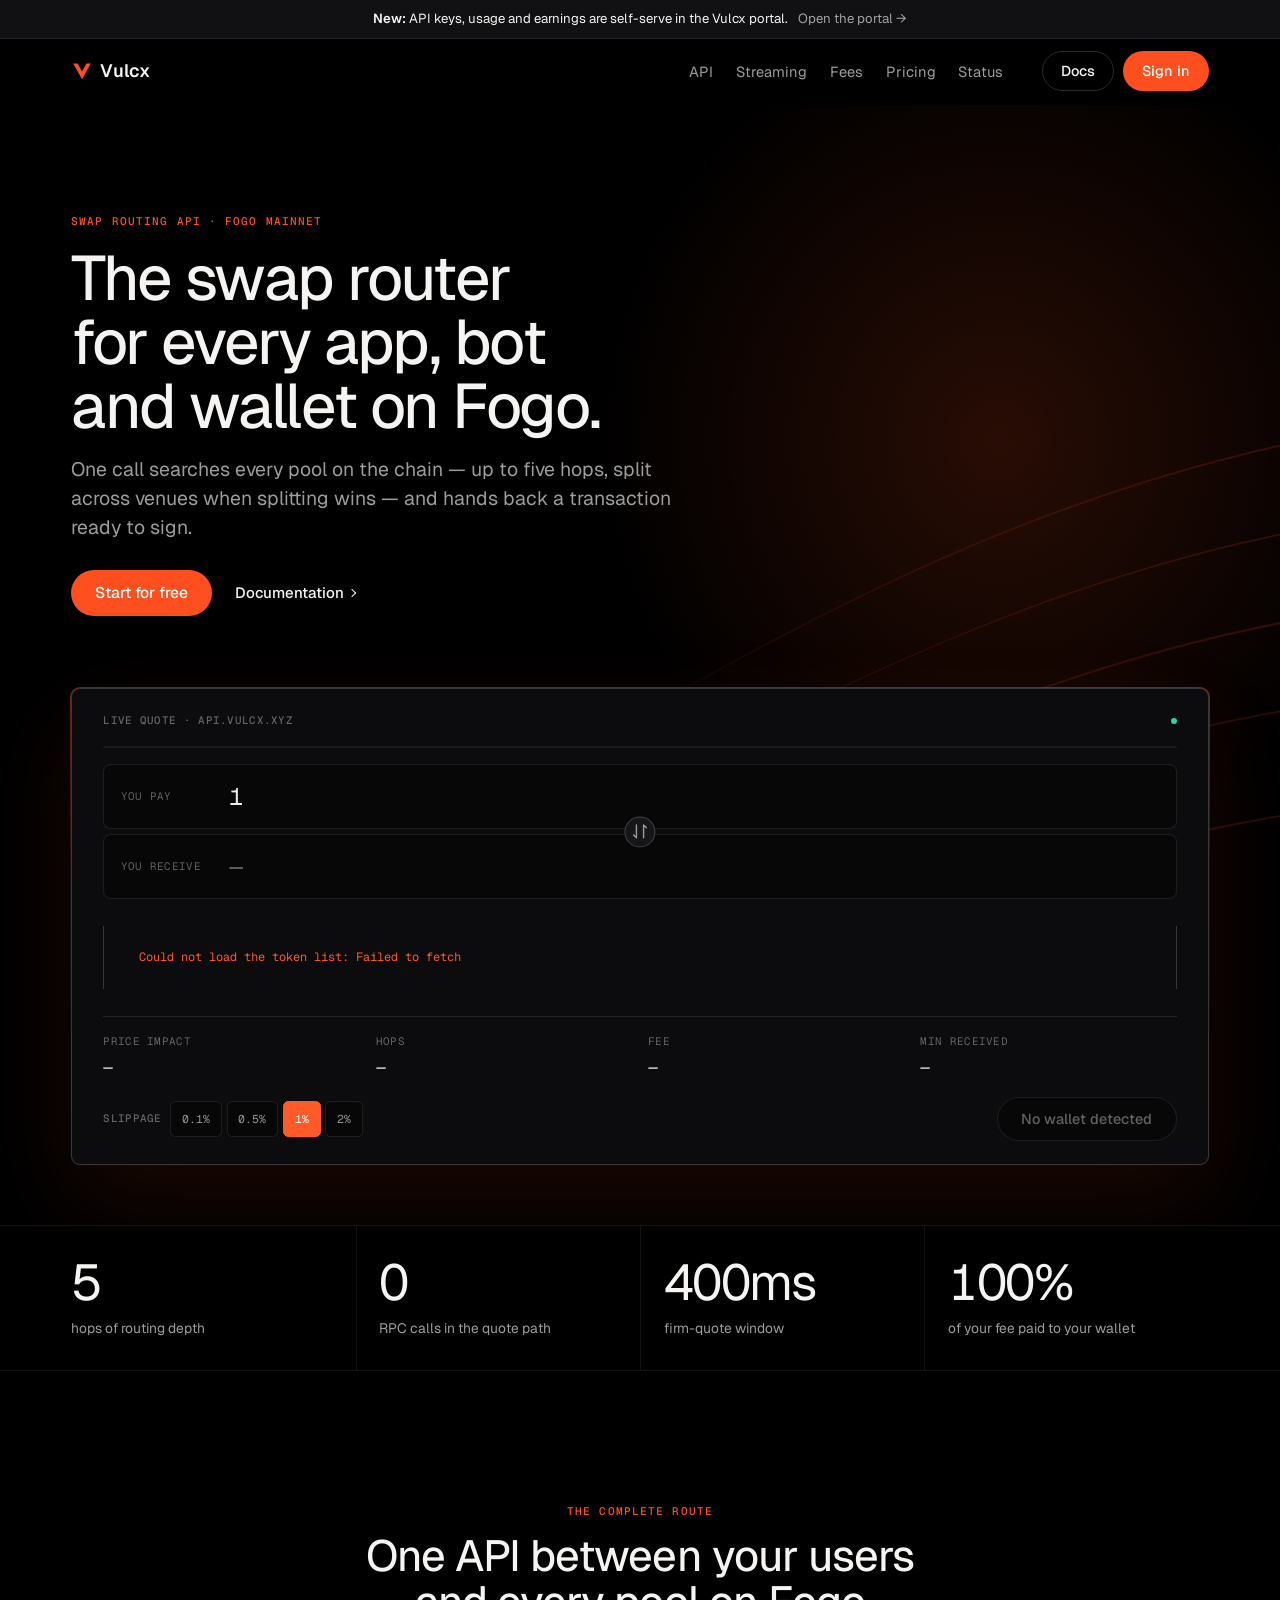
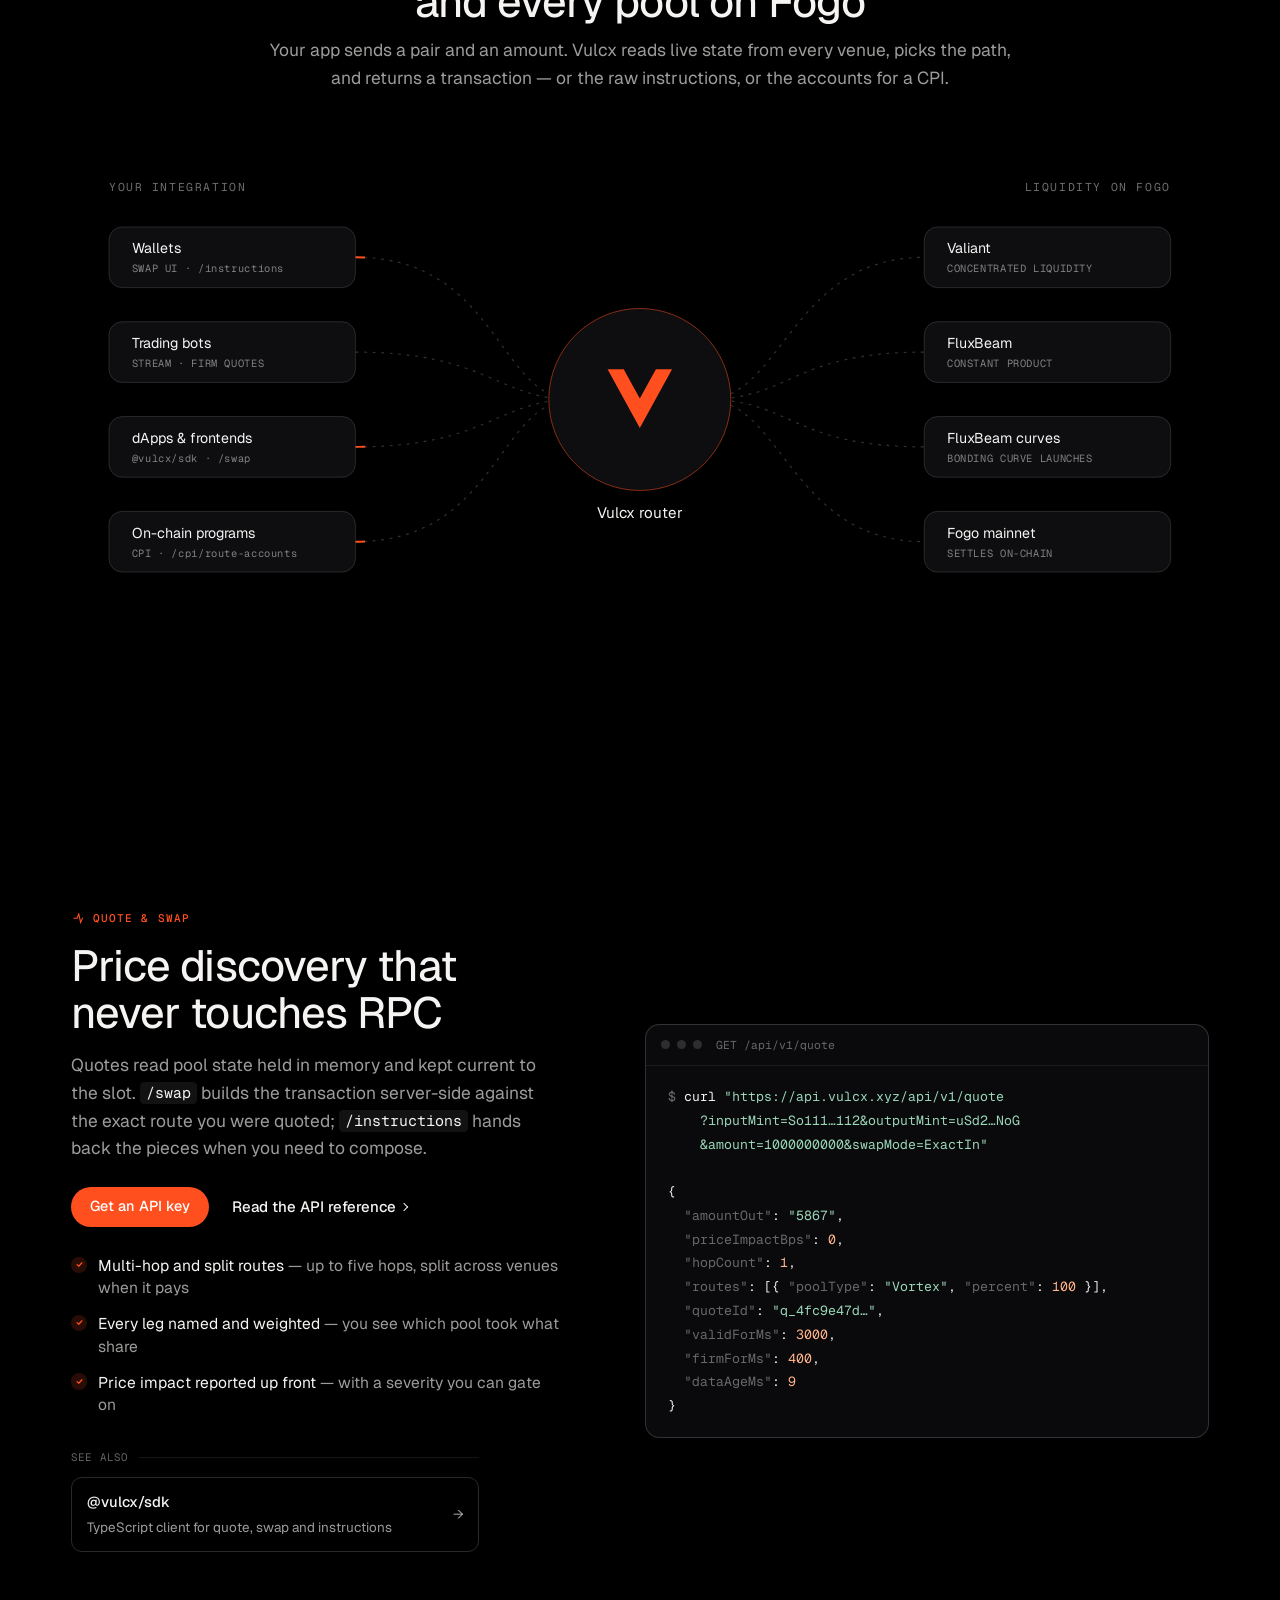
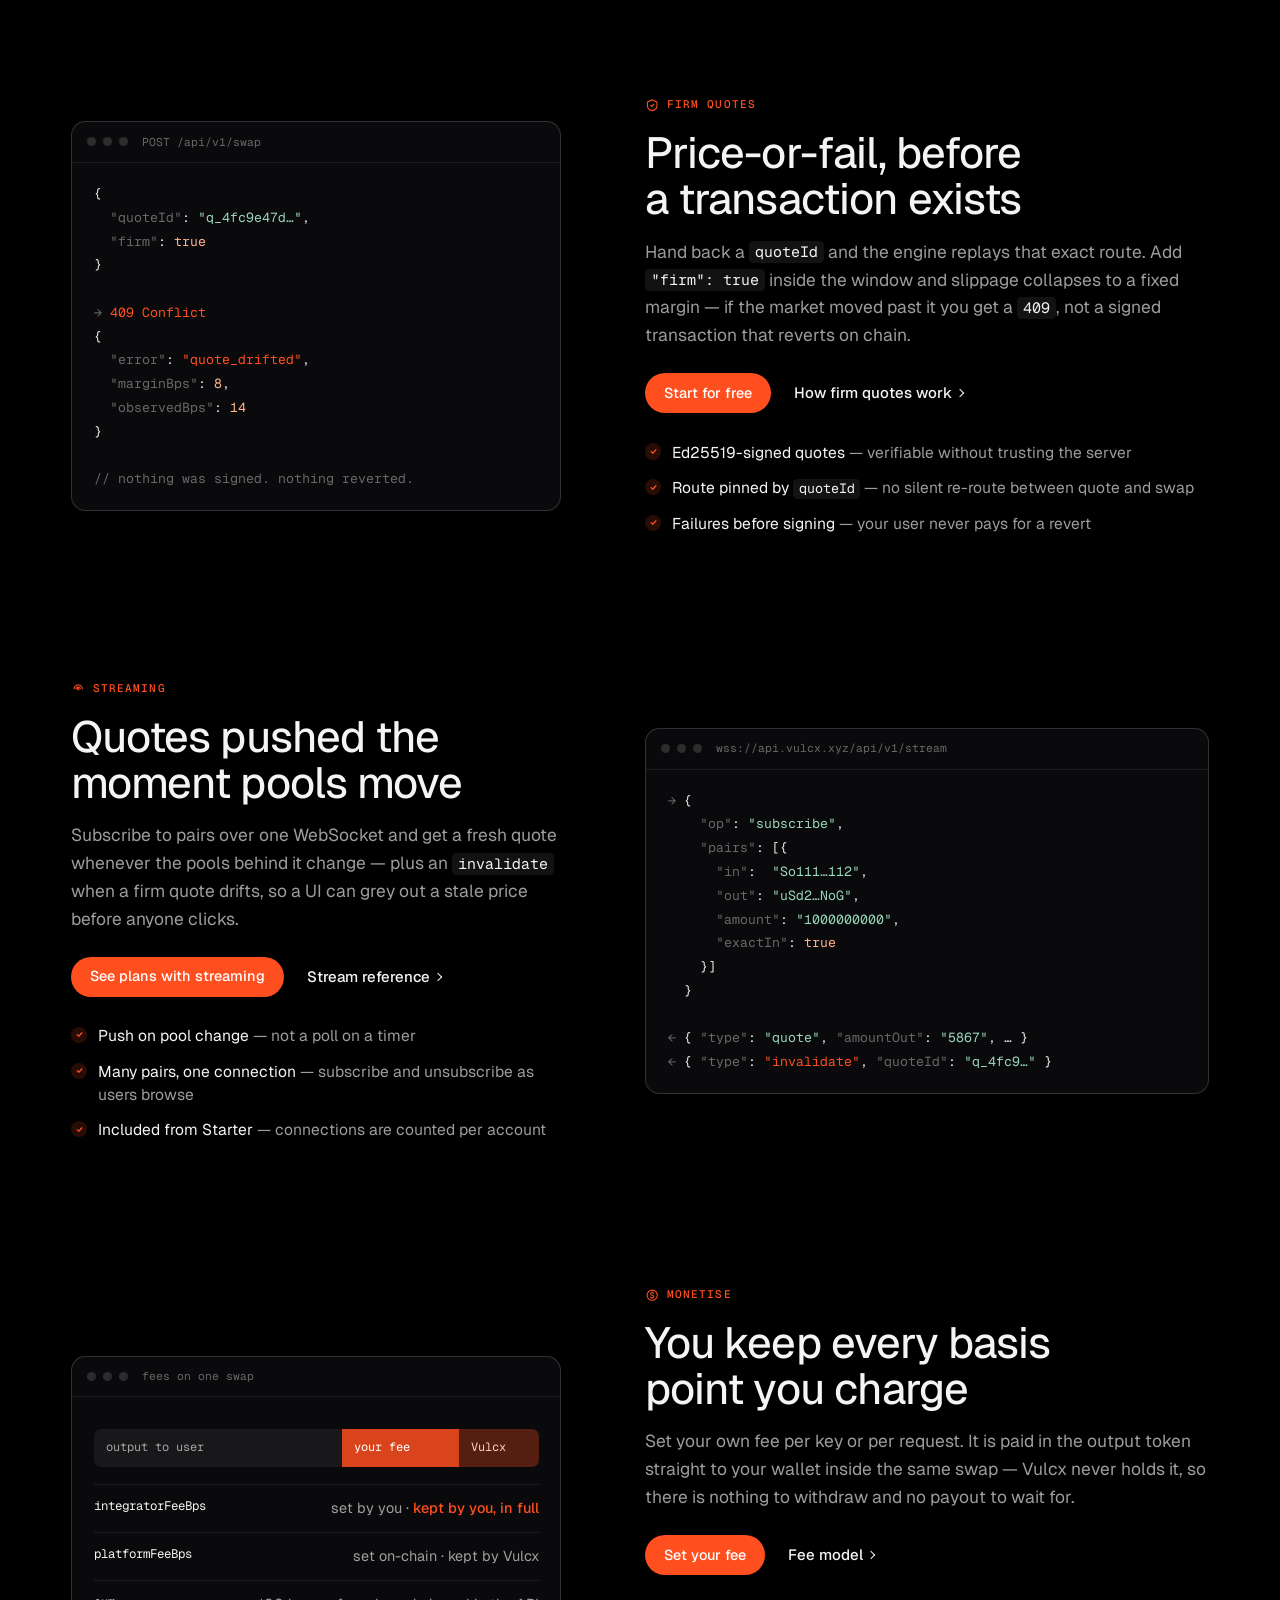
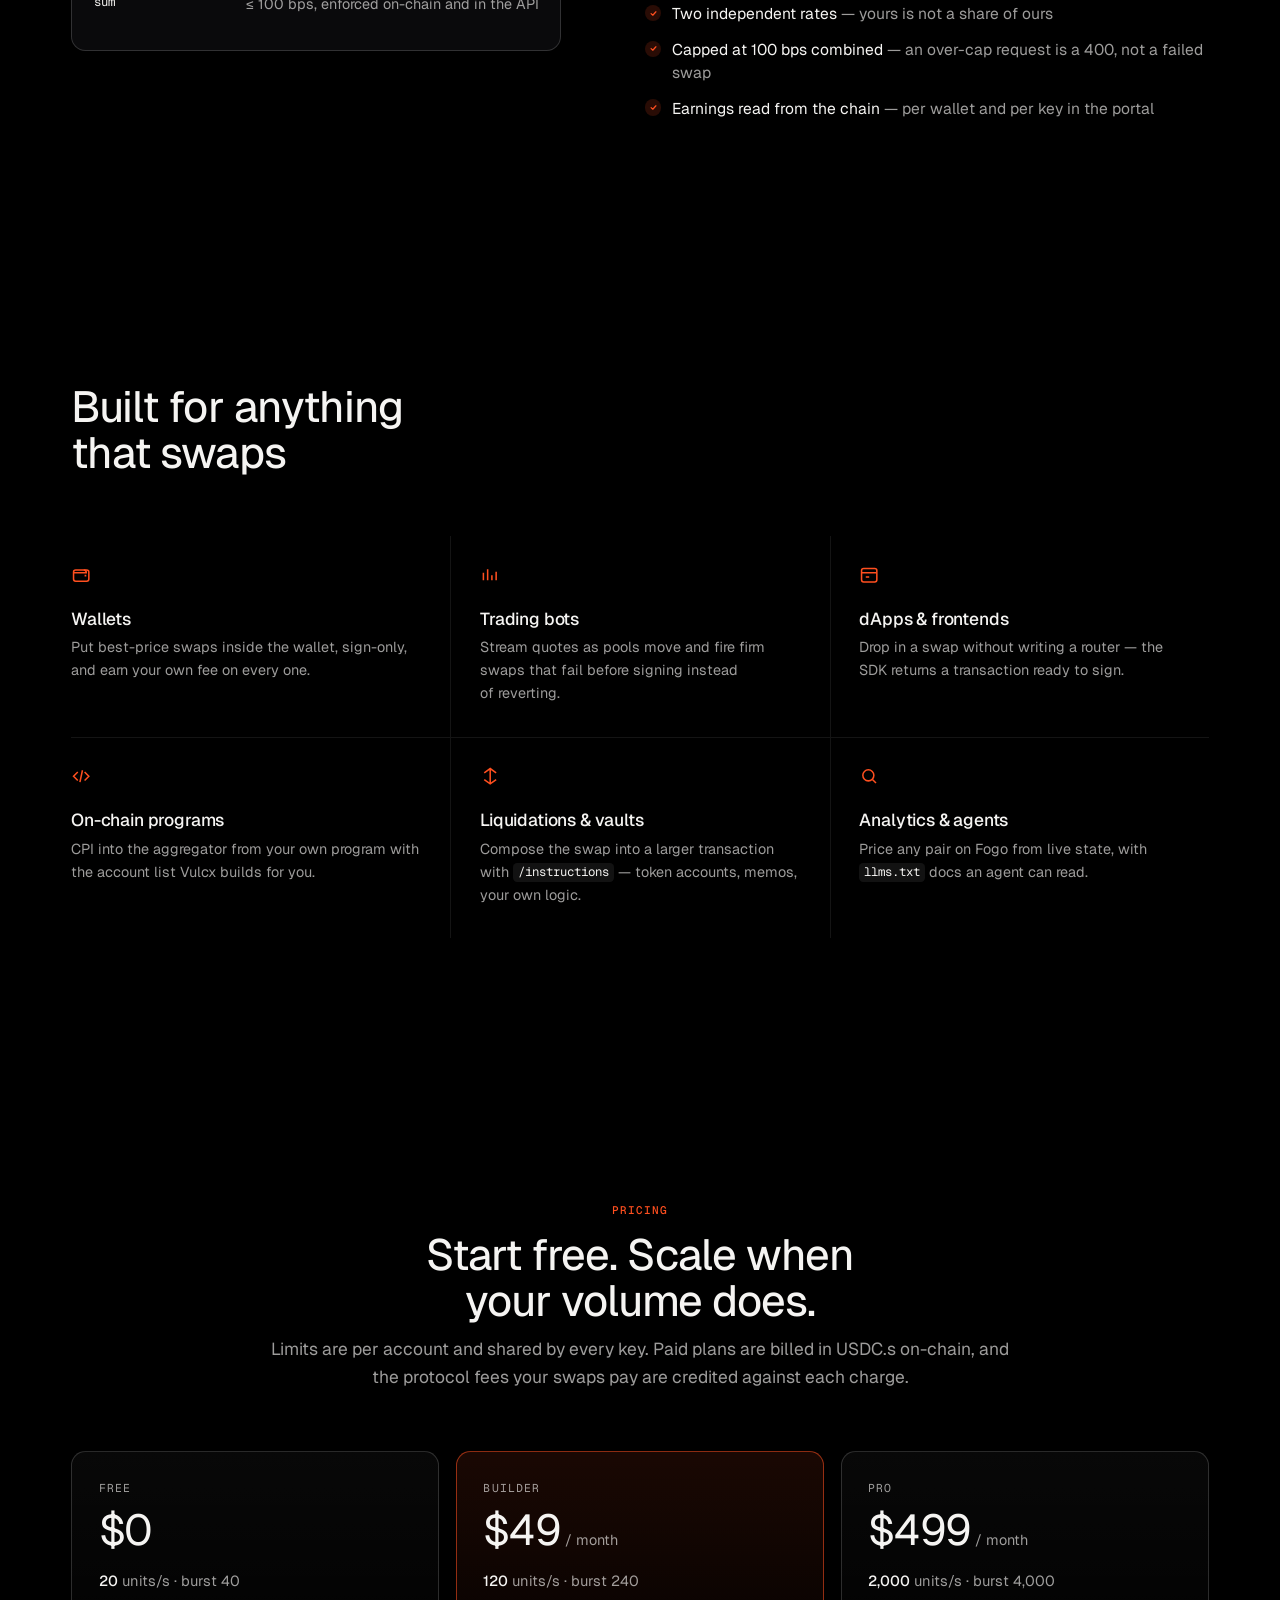
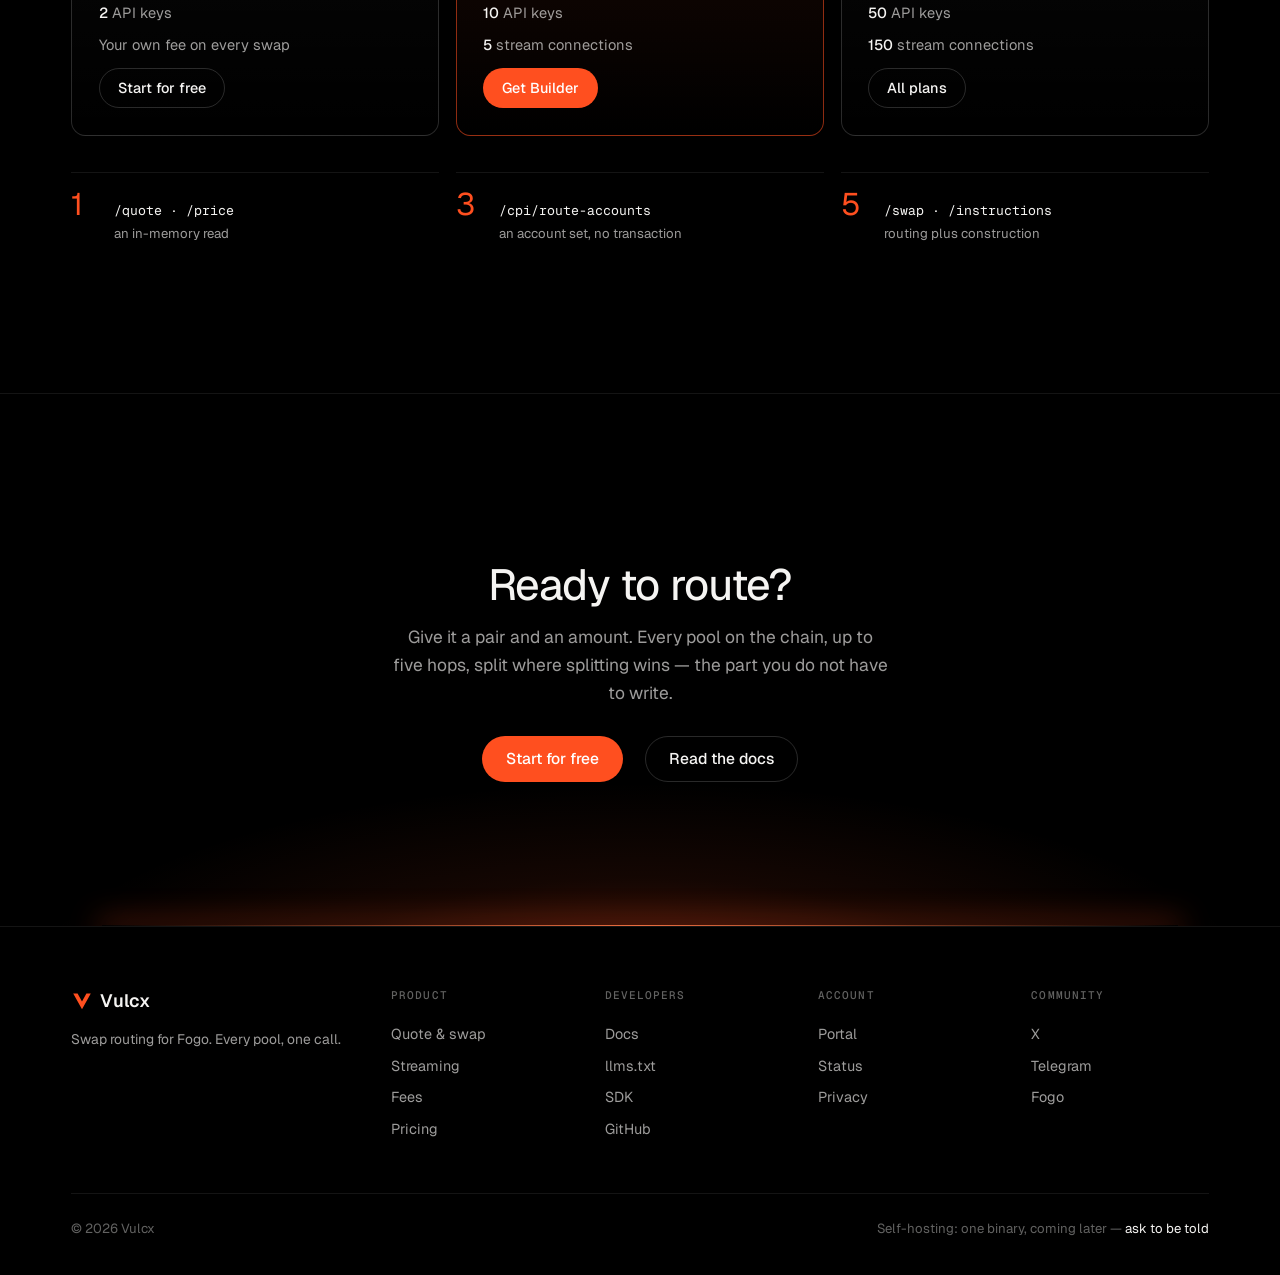
==== index.html @ dbce43ea "Home page redesign: black ground, Helius-style layout Claude-Session: https://claude.ai/code/session" ====
<!doctype html>
<html lang="en">
<head>
<meta charset="utf-8">
<meta name="viewport" content="width=device-width, initial-scale=1">
<title>Vulcx — Swap routing for Fogo</title>
<meta name="description" content="Give Vulcx a token pair and an amount. It searches every pool on Fogo — up to five hops, splitting when that wins — and returns a signable transaction.">
<link rel="canonical" href="https://vulcx.xyz/">

<link rel="icon" href="/favicon.ico" sizes="any">
<link rel="icon" href="/assets/icon-512.png" type="image/png" sizes="512x512">
<link rel="apple-touch-icon" href="/assets/apple-touch-icon.png">
<meta name="theme-color" content="#000000">

<!-- Open Graph. og:image must be an absolute URL and a raster format: scrapers
     do not fetch relative paths and X does not render SVG. -->
<meta property="og:type" content="website">
<meta property="og:site_name" content="Vulcx">
<meta property="og:url" content="https://vulcx.xyz/">
<meta property="og:title" content="Vulcx — Swap routing for Fogo">
<meta property="og:description" content="Give Vulcx a token pair and an amount. It searches every pool on Fogo — up to five hops, splitting when that wins — and returns a signable transaction.">
<meta property="og:image" content="https://vulcx.xyz/assets/og.png">
<meta property="og:image:width" content="1200">
<meta property="og:image:height" content="630">
<meta property="og:image:alt" content="Vulcx — swap routing for Fogo. One pair in, every pool searched.">

<meta name="twitter:card" content="summary_large_image">
<meta name="twitter:site" content="@vulcx_xyz">
<meta name="twitter:creator" content="@vulcx_xyz">
<meta name="twitter:title" content="Vulcx — Swap routing for Fogo">
<meta name="twitter:description" content="Give Vulcx a token pair and an amount. It searches every pool on Fogo — up to five hops, splitting when that wins — and returns a signable transaction.">
<meta name="twitter:image" content="https://vulcx.xyz/assets/og.png">

<link rel="preconnect" href="https://fonts.googleapis.com">
<link rel="preconnect" href="https://fonts.gstatic.com" crossorigin>
<link rel="stylesheet" href="https://fonts.googleapis.com/css2?family=Geist:wght@300..700&family=Geist+Mono:wght@400;500&display=swap">
<link rel="stylesheet" href="design/tokens.css">

<style>
  /* ------------------------------------------------------------------
     Fifth system: black ground, one ember accent, light large type.
     Token NAMES are unchanged so swap-panel.js (which writes
     var(--vx-accent-N) into inline styles) keeps resolving. See
     design/DESIGN_SYSTEM.md §5.
     ------------------------------------------------------------------ */
  :root {
    --vx-bg: #000000;
    --vx-bg-raised: #0c0c0e;
    --vx-bg-inset: #060607;
    --vx-bg-invert: #0c0c0e;
    --vx-glass: #0c0c0e;
    --vx-hairline: rgba(255,255,255,0.08);
    --vx-hairline-firm: rgba(255,255,255,0.16);
    --vx-fg: #f5f4f2;
    --vx-fg-muted: rgba(245,244,242,0.64);
    --vx-fg-faint: rgba(245,244,242,0.40);
    --vx-fg-invert: #ffffff;
    --vx-ember: #ff4f1f;
    --vx-ember-soft: rgba(255,79,31,0.12);
    --vx-mint: #ff4f1f;
    --vx-mint-text: #ff8a5c;
    --vx-mint-glow: none;
    --vx-success: #34d399;
    --vx-warn: #f5b544;
    --vx-danger: #ff6b45;
    --vx-font-display: "Geist", "Helvetica Neue", system-ui, sans-serif;
    --vx-font-ui: "Geist", system-ui, -apple-system, sans-serif;
    --vx-font-mono: "Geist Mono", ui-monospace, "SF Mono", monospace;
  }
  #swap-panel { --vx-bg: #0c0c0e; --vx-bg-raised: #16161a; --vx-bg-inset: #070708;
                --vx-mint: #ff4f1f; --vx-ember: #ff5a28; --vx-fg-invert: #ffffff; }

  *, *::before, *::after { box-sizing: border-box; }
  [hidden] { display: none !important; }
  html { background: #000; }
  body { margin: 0; background: var(--vx-bg); color: var(--vx-fg); font-family: var(--vx-font-ui);
         font-size: 1.34rem; line-height: 1.6; -webkit-font-smoothing: antialiased; }
  a { color: var(--vx-fg); text-decoration: none; transition: color var(--vx-dur) var(--vx-ease); }
  a:hover { color: var(--vx-ember); }
  h1, h2, h3 { font-family: var(--vx-font-display); font-weight: 450; margin: 0; text-wrap: balance; color: var(--vx-fg); }
  h1 { font-size: clamp(3.6rem, 4.9vw, 7rem); line-height: 1.02; letter-spacing: -0.025em; }
  h2 { font-size: clamp(2.6rem, 3.4vw, 4.6rem); line-height: 1.06; letter-spacing: -0.022em; }
  h3 { font-size: 1.45rem; font-weight: 500; line-height: 1.3; letter-spacing: -0.01em; }
  p { margin: 0; color: var(--vx-fg-muted); text-wrap: pretty; }
  code { font-family: var(--vx-font-mono); font-size: 0.86em; color: var(--vx-fg);
         background: rgba(255,255,255,0.07); border-radius: 0.35rem; padding: 0.1em 0.4em; }
  .shell { width: 100%; max-width: 100rem; margin: 0 auto; padding-inline: var(--vx-space-5); }

  .eyebrow { display: inline-flex; align-items: center; gap: 0.6rem; font-family: var(--vx-font-mono);
             font-size: 0.92rem; font-weight: 500; letter-spacing: 0.1em; text-transform: uppercase; color: var(--vx-ember); }
  .eyebrow svg { width: 1.2rem; height: 1.2rem; }
  .eyebrow .tag { border: 1px solid var(--vx-hairline-firm); border-radius: 999px; padding: 0.1rem 0.6rem;
                  color: var(--vx-fg-muted); letter-spacing: 0.06em; }

  /* ---- buttons: pills ---- */
  .pill { display: inline-flex; align-items: center; justify-content: center; gap: 0.5rem; min-height: 40px;
          padding: 0 1.5rem; border-radius: 999px; font-family: var(--vx-font-ui); font-size: 1.2rem; font-weight: 500;
          white-space: nowrap; border: 1px solid transparent; cursor: pointer;
          transition: background-color var(--vx-dur) var(--vx-ease), border-color var(--vx-dur) var(--vx-ease), color var(--vx-dur) var(--vx-ease); }
  .pill-lg { min-height: 46px; padding: 0 1.9rem; font-size: 1.3rem; }
  .pill-ghost { border-color: var(--vx-hairline-firm); color: var(--vx-fg); }
  .pill-ghost:hover { border-color: rgba(255,255,255,0.5); color: var(--vx-fg); }
  .pill-ember { background: var(--vx-ember); color: #fff; }
  .pill-ember:hover { background: #e03e10; color: #fff; }
  .link-arrow { display: inline-flex; align-items: center; gap: 0.45rem; font-size: 1.25rem; font-weight: 500; color: var(--vx-fg); }
  .link-arrow::after { content: ""; width: 0.5rem; height: 0.5rem; border-top: 1.5px solid currentColor;
                       border-right: 1.5px solid currentColor; transform: rotate(45deg); transition: transform var(--vx-dur) var(--vx-ease); }
  .link-arrow:hover { color: var(--vx-fg); }
  .link-arrow:hover::after { transform: translateX(3px) rotate(45deg); }
  /* swap-panel.js renders .btn .btn-primary for its wallet button. */
  .btn { display: inline-flex; align-items: center; justify-content: center; gap: 0.6rem; min-height: 44px;
         padding: 0 1.7rem; border-radius: 999px; border: 1px solid transparent; font-family: var(--vx-font-ui);
         font-size: 1.2rem; font-weight: 500; cursor: pointer; white-space: nowrap;
         transition: background-color var(--vx-dur) var(--vx-ease), color var(--vx-dur) var(--vx-ease); }
  .btn-primary { background: var(--vx-ember); color: #fff; }
  .btn-primary:hover { background: #e03e10; color: #fff; }
  .btn-ghost { border-color: var(--vx-hairline-firm); color: var(--vx-fg); }

  /* ---- announcement + nav ---- */
  .announce { background: #111113; border-bottom: 1px solid var(--vx-hairline); text-align: center;
              font-size: 1.1rem; padding: 0.7rem var(--vx-space-3); color: var(--vx-fg); }
  .announce b { font-weight: 600; }
  .announce a { color: var(--vx-fg-muted); margin-left: 0.8rem; }
  .announce a:hover { color: var(--vx-fg); }
  .nav { position: sticky; top: 0; z-index: 20; background: rgba(0,0,0,0.72); backdrop-filter: blur(14px);
         border-bottom: 1px solid transparent; transition: border-color var(--vx-dur) var(--vx-ease); }
  .nav.scrolled { border-bottom-color: var(--vx-hairline); }
  .nav-in { display: flex; align-items: center; justify-content: space-between; gap: var(--vx-space-4); height: 5.4rem; }
  .brand { display: flex; align-items: center; gap: 0.6rem; color: var(--vx-fg); }
  .brand span { font-family: var(--vx-font-display); font-size: 1.5rem; font-weight: 600; letter-spacing: 0.02em; }
  .brand:hover { color: var(--vx-fg); }
  .nav-links { display: flex; align-items: center; gap: var(--vx-space-4); margin-left: auto; }
  .nav-links a { font-size: 1.22rem; color: var(--vx-fg-muted); }
  .nav-links a:hover { color: var(--vx-fg); }
  .nav-right { display: flex; align-items: center; gap: var(--vx-space-2); }
  .nav-cta { display: flex; align-items: center; gap: 0.7rem; margin-left: var(--vx-space-3); }
  .nav-toggle { display: none; align-items: center; justify-content: center; background: none;
                border: 1px solid var(--vx-hairline-firm); border-radius: 999px; padding: 0.55rem; cursor: pointer;
                color: var(--vx-fg); min-height: 40px; min-width: 40px; }

  /* ---- hero ---- */
  .hero { position: relative; overflow: hidden; padding-block: 9rem 5rem; }
  .streaks { position: absolute; inset: -10% -20% auto auto; width: 90%; height: 120%; pointer-events: none;
             opacity: 0.95; mask-image: linear-gradient(90deg, transparent 0%, #000 35%, #000 80%, transparent 100%); }
  .streaks path { fill: none; stroke-linecap: round; }
  .streaks .s { stroke-dasharray: 260 1400; animation: streak 7s linear infinite; }
  .streaks .s:nth-of-type(2n) { animation-duration: 9.5s; animation-delay: -3s; }
  .streaks .s:nth-of-type(3n) { animation-duration: 12s; animation-delay: -6s; }
  @keyframes streak { from { stroke-dashoffset: 1660; } to { stroke-dashoffset: 0; } }
  .hero-glow { position: absolute; inset: 0; pointer-events: none;
               background: radial-gradient(45% 55% at 78% 30%, rgba(255,79,31,0.16) 0%, rgba(255,79,31,0) 70%); }
  .hero-in { position: relative; z-index: 1; }
  .hero-copy { display: flex; flex-direction: column; align-items: flex-start; gap: var(--vx-space-3); max-width: 62rem; }
  .hero p.lede { font-size: 1.62rem; line-height: 1.5; max-width: 50rem; color: var(--vx-fg-muted); }
  .hero-cta { display: flex; align-items: center; gap: var(--vx-space-4); flex-wrap: wrap; margin-top: var(--vx-space-2); }
  .hero-panel { position: relative; z-index: 1; margin-top: 6rem; }
  .hero-panel::before { content: ""; position: absolute; inset: -1px; border-radius: calc(var(--vx-r-card) + 1px); pointer-events: none;
                        background: linear-gradient(180deg, rgba(255,79,31,0.45), rgba(255,255,255,0.06) 40%, rgba(255,255,255,0.02)); z-index: -1; }
  .hero-panel .route { box-shadow: 0 3rem 8rem rgba(255,79,31,0.10); }

  /* ---- stats ---- */
  .stats { border-block: 1px solid var(--vx-hairline); }
  .stats-in { display: grid; grid-template-columns: repeat(4, minmax(0, 1fr)); }
  .stat { padding: var(--vx-space-5) var(--vx-space-4); border-left: 1px solid var(--vx-hairline); }
  .stat:first-child { border-left: 0; padding-left: 0; }
  .stat-n { display: block; font-family: var(--vx-font-display); font-size: 4.2rem; font-weight: 400; line-height: 1;
            letter-spacing: -0.03em; font-variant-numeric: tabular-nums; }
  .stat-k { display: block; margin-top: 0.8rem; font-size: 1.15rem; color: var(--vx-fg-muted); }

  /* ---- sections ---- */
  section { padding-block: 11rem; position: relative; }
  .center-head { display: flex; flex-direction: column; align-items: center; text-align: center; gap: var(--vx-space-2); max-width: 64rem; margin: 0 auto; }
  .center-head p { font-size: 1.45rem; }

  /* ---- hub diagram ---- */
  .hub { margin-top: 5rem; }
  .hub svg { width: 100%; height: auto; display: block; }
  .hub .wire { stroke: rgba(255,255,255,0.20); stroke-width: 1.2; stroke-dasharray: 3 6; fill: none; }
  .hub .pulse { stroke: var(--vx-ember); stroke-width: 2; stroke-dasharray: 10 400; fill: none;
                animation: wire 3.6s linear infinite; }
  .hub .pulse:nth-of-type(2n) { animation-delay: -1.2s; } .hub .pulse:nth-of-type(3n) { animation-delay: -2.4s; }
  @keyframes wire { from { stroke-dashoffset: 410; } to { stroke-dashoffset: 0; } }
  .hub .node rect { fill: #0e0e11; stroke: rgba(255,255,255,0.14); }
  .hub .node text { fill: #f5f4f2; font-family: "Geist", sans-serif; font-size: 15px; }
  .hub .node .sub { fill: rgba(245,244,242,0.5); font-family: "Geist Mono", monospace; font-size: 11px; letter-spacing: 0.06em; }
  .hub .core circle { fill: #0e0e11; stroke: rgba(255,79,31,0.55); }
  .hub .side { fill: rgba(245,244,242,0.45); font-family: "Geist Mono", monospace; font-size: 12px; letter-spacing: 0.14em; }

  /* ---- product rows ---- */
  .product { display: grid; grid-template-columns: minmax(0, 1fr) minmax(0, 1.15fr); gap: 7rem; align-items: center; }
  .product + .product { margin-top: 12rem; }
  .product.flip .product-copy { order: 2; }
  .product > * { min-width: 0; }
  .product-copy { display: flex; flex-direction: column; align-items: flex-start; gap: var(--vx-space-3); }
  .product-copy > p { font-size: 1.45rem; }
  .product-cta { display: flex; align-items: center; gap: var(--vx-space-3) var(--vx-space-4); flex-wrap: wrap; margin-top: var(--vx-space-1); }
  .checks { list-style: none; margin: var(--vx-space-2) 0 0; padding: 0; display: flex; flex-direction: column; gap: 1.1rem; }
  .checks li { display: flex; gap: 0.9rem; font-size: 1.3rem; color: var(--vx-fg); line-height: 1.45; }
  .checks li::before { content: ""; flex-shrink: 0; width: 1.35rem; height: 1.35rem; margin-top: 0.15rem; border-radius: 50%;
    background: rgba(255,79,31,0.16) url("data:image/svg+xml,%3Csvg xmlns='http://www.w3.org/2000/svg' viewBox='0 0 16 16'%3E%3Cpath d='M4.5 8.2 7 10.5l4.5-5' fill='none' stroke='%23ff4f1f' stroke-width='1.8' stroke-linecap='round' stroke-linejoin='round'/%3E%3C/svg%3E") center/0.95rem no-repeat; }
  .checks li span { color: var(--vx-fg-muted); }
  .see-also { width: 100%; max-width: 34rem; margin-top: var(--vx-space-3); }
  .see-also-k { display: flex; align-items: center; gap: 0.9rem; font-family: var(--vx-font-mono); font-size: 0.9rem;
                letter-spacing: 0.1em; text-transform: uppercase; color: var(--vx-fg-faint); }
  .see-also-k::after { content: ""; flex-grow: 1; height: 1px; background: var(--vx-hairline); }
  .see-card { margin-top: 0.9rem; display: flex; align-items: center; justify-content: space-between; gap: 1rem;
              border: 1px solid var(--vx-hairline-firm); border-radius: 0.9rem; padding: 1rem 1.2rem; }
  .see-card b { display: block; font-weight: 500; font-size: 1.22rem; }
  .see-card span { font-size: 1.12rem; color: var(--vx-fg-muted); }
  .see-card:hover { border-color: rgba(255,255,255,0.32); color: var(--vx-fg); }

  .window { background: #0a0a0c; border: 1px solid var(--vx-hairline-firm); border-radius: 1.2rem; overflow: hidden;
            box-shadow: 0 3rem 6rem rgba(0,0,0,0.6); }
  .window-bar { display: flex; align-items: center; gap: 0.6rem; padding: 0.9rem 1.2rem; border-bottom: 1px solid var(--vx-hairline); }
  .window-bar i { width: 0.75rem; height: 0.75rem; border-radius: 50%; background: rgba(255,255,255,0.14); }
  .window-bar span { margin-left: 0.6rem; font-family: var(--vx-font-mono); font-size: 0.95rem; color: var(--vx-fg-faint); }
  .window pre { margin: 0; padding: 1.6rem 1.8rem; font-family: var(--vx-font-mono); font-size: 1.1rem; line-height: 1.8;
                color: var(--vx-fg); overflow-x: auto; font-variant-numeric: tabular-nums; }
  .c-key { color: var(--vx-fg-faint); } .c-str { color: #9ad7b8; } .c-num { color: #ffb38a; }
  .c-ember { color: var(--vx-ember); } .c-mint { color: var(--vx-success); }

  .fee-visual { padding: 1.4rem 1.8rem 1.8rem; }
  .fee-bar { display: flex; height: 3.2rem; border-radius: 0.6rem; overflow: hidden; margin: 1.2rem 0 1.4rem; }
  .fee-bar span { display: flex; align-items: center; padding-inline: 1rem; font-family: var(--vx-font-mono); font-size: 1rem; white-space: nowrap; }
  .fee-row { display: flex; justify-content: space-between; gap: 1rem; padding: 1rem 0; border-top: 1px solid var(--vx-hairline); font-size: 1.2rem; }
  .fee-row code { background: none; padding: 0; color: var(--vx-fg); }
  .fee-row span:last-child { color: var(--vx-fg-muted); text-align: right; }

  /* ---- solutions grid ---- */
  .solutions h2 { max-width: 40rem; }
  .sol-grid { margin-top: 5rem; display: grid; grid-template-columns: repeat(3, minmax(0, 1fr)); }
  .sol { padding: 2.4rem 2.4rem 2.6rem 0; }
  .sol:nth-child(3n+2), .sol:nth-child(3n) { padding-left: 2.4rem; border-left: 1px solid var(--vx-hairline); }
  .sol:nth-child(n+4) { border-top: 1px solid var(--vx-hairline); }
  .sol svg { width: 1.7rem; height: 1.7rem; color: var(--vx-ember); }
  .sol h3 { margin-top: 1.2rem; }
  .sol p { margin-top: 0.5rem; font-size: 1.2rem; }

  /* ---- plans ---- */
  .plans { margin-top: 5rem; display: grid; grid-template-columns: repeat(3, minmax(0, 1fr)); gap: 1.4rem; }
  .plan { border: 1px solid var(--vx-hairline-firm); border-radius: 1.2rem; padding: 2.2rem; display: flex; flex-direction: column; gap: 1rem;
          background: linear-gradient(180deg, rgba(255,255,255,0.03), rgba(255,255,255,0)); }
  .plan.hot { border-color: rgba(255,79,31,0.55); background: linear-gradient(180deg, rgba(255,79,31,0.10), rgba(255,79,31,0)); }
  .plan-name { font-family: var(--vx-font-mono); font-size: 0.95rem; letter-spacing: 0.1em; text-transform: uppercase; color: var(--vx-fg-muted); }
  .plan-price { font-family: var(--vx-font-display); font-size: 3.6rem; font-weight: 400; letter-spacing: -0.03em; line-height: 1; }
  .plan-price small { font-size: 1.2rem; color: var(--vx-fg-muted); letter-spacing: 0; }
  .plan ul { list-style: none; padding: 0; margin: 0.4rem 0 0; display: flex; flex-direction: column; gap: 0.7rem; }
  .plan li { font-size: 1.22rem; color: var(--vx-fg-muted); }
  .plan li b { color: var(--vx-fg); font-weight: 500; }
  .plan .pill { margin-top: auto; align-self: flex-start; }
  .limits { margin-top: 3rem; display: grid; grid-template-columns: repeat(3, minmax(0, 1fr)); gap: 1.4rem; }
  .limit { display: flex; align-items: baseline; gap: 1.2rem; padding: 1.4rem 0; border-top: 1px solid var(--vx-hairline); }
  .limit-cost { font-family: var(--vx-font-display); font-size: 2.6rem; color: var(--vx-ember); line-height: 1; width: 2.4rem; }
  .limit-ep { font-family: var(--vx-font-mono); font-size: 1.1rem; color: var(--vx-fg); }
  .limit-note { display: block; font-size: 1.1rem; color: var(--vx-fg-muted); }

  /* ---- closing ---- */
  .close { overflow: hidden; text-align: center; padding-block: 14rem 12rem; border-top: 1px solid var(--vx-hairline); }
  .close::before { content: ""; position: absolute; inset: 0; pointer-events: none;
    background: radial-gradient(70% 60% at 50% 115%, rgba(255,79,31,0.35) 0%, rgba(255,79,31,0.08) 40%, rgba(0,0,0,0) 70%); }
  .close::after { content: ""; position: absolute; left: 8%; right: 8%; bottom: 0; height: 1px;
    background: linear-gradient(90deg, transparent, rgba(255,120,70,0.9), transparent); box-shadow: 0 0 30px 4px rgba(255,79,31,0.45); }
  .close-in { position: relative; z-index: 1; display: flex; flex-direction: column; align-items: center; gap: var(--vx-space-3); }
  .close p { font-size: 1.45rem; max-width: 42rem; }

  /* ---- footer ---- */
  footer { border-top: 1px solid var(--vx-hairline); padding-block: 5rem 3rem; }
  .foot-grid { display: grid; grid-template-columns: 1.6fr repeat(4, minmax(0, 1fr)); gap: 3rem; }
  .foot-brand p { margin-top: 1rem; font-size: 1.15rem; max-width: 24rem; }
  .foot-col h4 { margin: 0 0 1.2rem; font-family: var(--vx-font-mono); font-size: 0.92rem; font-weight: 500;
                 letter-spacing: 0.1em; text-transform: uppercase; color: var(--vx-fg-faint); }
  .foot-col a { display: block; font-size: 1.2rem; color: var(--vx-fg-muted); padding-block: 0.35rem; }
  .foot-col a:hover { color: var(--vx-fg); }
  .foot-bottom { margin-top: 4rem; padding-top: 2rem; border-top: 1px solid var(--vx-hairline); display: flex;
                 justify-content: space-between; gap: 1rem; flex-wrap: wrap; font-size: 1.1rem; color: var(--vx-fg-faint); }

  /* ---- live swap panel (unchanged markup contract with swap-panel.js) ---- */
  .route { width: 100%; background: var(--vx-bg-raised);
           border: 1px solid var(--vx-hairline-firm); border-radius: var(--vx-r-card);
           padding: var(--vx-space-4) var(--vx-space-5); display: flex; flex-direction: column;
           gap: var(--vx-space-3); text-align: left; }
  .route-head { display: flex; align-items: center; justify-content: space-between;
                gap: var(--vx-space-3); flex-wrap: wrap;
                padding-bottom: var(--vx-space-2); border-bottom: 1px solid var(--vx-hairline); }
  .mono-mini { font-family: var(--vx-font-mono); font-size: var(--vx-text-label); font-weight: 500;
               letter-spacing: var(--vx-track-label); text-transform: uppercase; color: var(--vx-fg-faint); }
  .live { display: inline-flex; align-items: center; gap: 0.6rem; }
  .dot { width: 0.5rem; height: 0.5rem; border-radius: 50%; background: var(--vx-accent-2);
         box-shadow: 0 0 0 0 rgba(52,211,153,0.55); animation: pulse 2.6s var(--vx-ease) infinite; }
  @keyframes pulse { 0% { box-shadow: 0 0 0 0 rgba(52,211,153,0.5); }
                     70% { box-shadow: 0 0 0 0.7rem rgba(52,211,153,0); }
                     100% { box-shadow: 0 0 0 0 rgba(52,211,153,0); } }

  /* ---- the split, drawn ----
     Input token, a fan-out bus, one channel per venue, a fan-in bus, output.
     The buses are the ::before/::after of .legs, so no extra markup is needed
     and the diagram survives however many legs the router returns. */
  .route-body { display: flex; align-items: stretch; gap: 0; }
  .token { display: flex; flex-direction: column; align-items: center; justify-content: center;
           gap: 0.6rem; flex-shrink: 0; width: 13rem; }
  .token-badge { width: 4.2rem; height: 4.2rem; border-radius: 50%; display: flex;
                 align-items: center; justify-content: center; font-family: var(--vx-font-mono);
                 font-size: 0.95rem; background: var(--vx-bg-inset);
                 border: 1px solid var(--vx-hairline-firm); color: var(--vx-fg); }
  .token-out .token-badge { border-color: var(--vx-ember); color: var(--vx-ember);
                            box-shadow: 0 0 1.6rem rgba(255,90,40,0.30); }
  .amount { font-family: var(--vx-font-mono); font-size: var(--vx-text-num);
            font-variant-numeric: tabular-nums; color: var(--vx-fg); }
  .token-out .amount { color: var(--vx-ember); font-weight: 500; }

  .legs { flex-grow: 1; position: relative; display: flex; flex-direction: column;
          justify-content: center; gap: 0.8rem; padding-inline: 3rem; min-width: 0; }
  /* The fan-out and fan-in buses. A vertical hairline spanning the channel
     stack, so three bars read as one route splitting and re-merging. */
  .legs::before, .legs::after { content: ""; position: absolute; top: 12%; bottom: 12%;
                                width: 1px; background: var(--vx-hairline-firm); }
  /* The bus is the spine and the stubs are branches off it, so the stubs sit
     a step dimmer. Same weight for both reads as a grid, not a graph. */
  .legs::before { left: 0; } .legs::after { right: 0; }

  .leg { display: flex; align-items: center; gap: var(--vx-space-2); position: relative; }
  /* Stubs joining each channel to the buses. */
  .leg::before, .leg::after { content: ""; position: absolute; top: 50%; width: 3rem; height: 1px;
                              background: rgba(255,255,255,0.10); }
  .leg::before { left: -3rem; } .leg::after { right: -3rem; }
  .leg-venue { font-family: var(--vx-font-mono); font-size: 1rem; width: 8rem; flex-shrink: 0;
               white-space: nowrap; overflow: hidden; text-overflow: ellipsis; }
  .leg-track { flex-grow: 1; height: 1.1rem; border-radius: 2px; background: var(--vx-bg-inset);
               border: 1px solid var(--vx-hairline); overflow: hidden; position: relative; }
  .leg-fill { display: block; height: 100%; width: 0; position: relative; overflow: hidden;
              transition: width 1.1s var(--vx-ease); }
  /* Flow along the channel: a light sweep travelling in the direction of the
     swap. Weight-proportional bars are static; the sweep is what says the
     route is carrying something right now. */
  .leg-fill::after { content: ""; position: absolute; inset: 0;
                     background: linear-gradient(90deg, transparent 0%,
                       rgba(255,255,255,0.42) 50%, transparent 100%);
                     transform: translateX(-100%);
                     animation: flow 2.4s var(--vx-ease) infinite; }
  .leg:nth-child(2) .leg-fill::after { animation-delay: 0.35s; }
  .leg:nth-child(3) .leg-fill::after { animation-delay: 0.7s; }
  @keyframes flow { 0% { transform: translateX(-100%); } 60%, 100% { transform: translateX(220%); } }
  .leg-pct { font-family: var(--vx-font-mono); font-size: 1rem; color: var(--vx-fg); width: 4rem;
             text-align: right; flex-shrink: 0; font-variant-numeric: tabular-nums; }
  .leg-kind { font-family: var(--vx-font-mono); font-size: var(--vx-text-label);
              color: var(--vx-fg-faint); width: 11rem; text-align: right; flex-shrink: 0;
              white-space: nowrap; text-transform: uppercase; letter-spacing: 0.06em; }

  .rule { height: 1px; background: var(--vx-hairline); }
  .route-meta { display: grid; grid-template-columns: repeat(4, minmax(0, 1fr)); gap: var(--vx-space-3); }
  .meta-k { display: block; font-family: var(--vx-font-mono); font-size: var(--vx-text-label);
            letter-spacing: var(--vx-track-label); text-transform: uppercase; color: var(--vx-fg-faint); }
  .meta-v { display: block; margin-top: 0.3rem; font-family: var(--vx-font-mono);
            font-size: 1.4rem; color: var(--vx-fg); font-variant-numeric: tabular-nums; }

  /* ---- live swap panel ---- */
  .sp { display: flex; flex-direction: column; gap: var(--vx-space-3); }
  .sp-head { display: flex; align-items: center; justify-content: space-between;
             gap: var(--vx-space-3); flex-wrap: wrap; }
  .sp-freshwrap { height: 2px; background: rgba(255,255,255,0.06); border-radius: 2px; overflow: hidden; }
  .sp-fresh { display: block; height: 100%; background: var(--vx-accent-2);
              transform-origin: left center; transform: scaleX(0); }
  .sp.is-stale .sp-fresh { background: var(--vx-fg-faint); }
  .sp.is-error .sp-fresh { background: var(--vx-ember); transform: scaleX(1); }

  .sp-rows { display: flex; flex-direction: column; gap: 0.4rem; position: relative; }
  .sp-row { display: flex; align-items: center; gap: var(--vx-space-2);
            background: var(--vx-bg-inset); border: 1px solid var(--vx-hairline);
            border-radius: var(--vx-r-panel); padding: var(--vx-space-3);
            transition: border-color var(--vx-dur) var(--vx-ease); }
  .sp-row:focus-within { border-color: var(--vx-ember); }
  .sp-lab { font-family: var(--vx-font-mono); font-size: var(--vx-text-label);
            letter-spacing: var(--vx-track-label); text-transform: uppercase;
            color: var(--vx-fg-faint); width: 8rem; flex-shrink: 0; }
  .sp-amt { flex-grow: 1; min-width: 0; background: none; border: 0; outline: none;
            font-family: var(--vx-font-mono); font-size: 2rem; font-variant-numeric: tabular-nums;
            color: var(--vx-fg); padding: 0; }
  .sp-amt::placeholder { color: var(--vx-fg-faint); }
  .sp-amt[readonly] { color: var(--vx-ember); }
  .sp-pick { position: relative; flex-shrink: 0; }
  .sp-token { display: flex; align-items: center; gap: 0.5rem; appearance: none;
              background: var(--vx-bg-raised); border: 1px solid var(--vx-hairline-firm);
              border-radius: var(--vx-r-chip); color: var(--vx-fg);
              font-family: var(--vx-font-mono); font-size: 1rem;
              padding: 0.6rem 1rem; min-height: 44px; cursor: pointer;
              transition: border-color var(--vx-dur) var(--vx-ease); }
  .sp-token:hover { border-color: var(--vx-ember); }
  .sp-token svg { opacity: 0.5; }
  .sp-token-logo { width: 1.6rem; height: 1.6rem; border-radius: 50%; display: block;
                   object-fit: cover; flex-shrink: 0; }
  .sp-tokenlist { position: absolute; right: 0; top: calc(100% + 0.4rem); z-index: 5;
                  min-width: 100%; display: flex; flex-direction: column; gap: 0.15rem;
                  background: var(--vx-bg-raised); border: 1px solid var(--vx-hairline-firm);
                  border-radius: var(--vx-r-panel); padding: 0.35rem;
                  box-shadow: 0 1rem 2.5rem rgba(23,22,26,0.22); }
  .sp-tokenlist button { display: flex; align-items: center; gap: 0.5rem; width: 100%;
                         background: none; border: 0; border-radius: var(--vx-r-chip);
                         color: var(--vx-fg-muted); font-family: var(--vx-font-mono);
                         font-size: 1rem; padding: 0.55rem 0.8rem; min-height: 40px;
                         cursor: pointer; text-align: left;
                         transition: background-color var(--vx-dur) var(--vx-ease),
                                     color var(--vx-dur) var(--vx-ease); }
  .sp-tokenlist button:hover { background: rgba(255,255,255,0.06); color: var(--vx-fg); }
  .sp-tokenlist button.on { color: var(--vx-ember); }
  .sp-flip { position: absolute; left: 50%; top: 50%; transform: translate(-50%, -50%);
             z-index: 2; width: 2.6rem; height: 2.6rem; border-radius: 50%;
             background: var(--vx-bg-raised); border: 1px solid var(--vx-hairline-firm);
             color: var(--vx-fg-muted); display: flex; align-items: center;
             justify-content: center; cursor: pointer;
             transition: color var(--vx-dur) var(--vx-ease), border-color var(--vx-dur) var(--vx-ease); }
  .sp-flip:hover { color: var(--vx-ember); border-color: var(--vx-ember); }
  .sp-warn { margin: 0; display: flex; align-items: center; gap: 0.6rem;
             font-family: var(--vx-font-mono); font-size: 1rem; line-height: 1.5;
             border-radius: var(--vx-r-chip); padding: 0.8rem 1rem;
             background: rgba(245,181,68,0.12); border: 1px solid rgba(245,181,68,0.38);
             color: var(--vx-warn); }
  .sp-warn.sev-extreme { background: rgba(255,90,40,0.16); border-color: var(--vx-ember); color: var(--vx-mint-text); }
  .sp-msg { font-family: var(--vx-font-mono); font-size: 1rem; color: var(--vx-fg-faint);
            padding-block: 0.8rem; }
  .sp.is-error .sp-msg { color: var(--vx-ember); }
  #swap-panel .legs { min-height: 7rem; }
  #swap-panel .leg-fill { transition: width var(--vx-dur) var(--vx-ease); }

  a.leg-kind { color: var(--vx-fg-faint); text-decoration: none;
               transition: color var(--vx-dur) var(--vx-ease); }
  a.leg-kind:hover { color: var(--vx-ember); text-decoration: underline; }

  .sp-actions { display: flex; align-items: center; justify-content: space-between;
                gap: var(--vx-space-3); flex-wrap: wrap; }
  .sp-slip { display: flex; align-items: center; gap: 0.4rem; }
  .sp-slip .mono-mini { margin-right: 0.3rem; }
  .sp-slip button { font-family: var(--vx-font-mono); font-size: 0.95rem;
                    background: var(--vx-bg-inset); color: var(--vx-fg-muted);
                    border: 1px solid var(--vx-hairline); border-radius: var(--vx-r-chip);
                    padding: 0.5rem 0.9rem; min-height: 36px; cursor: pointer;
                    transition: color var(--vx-dur) var(--vx-ease),
                                border-color var(--vx-dur) var(--vx-ease); }
  .sp-slip button:hover { color: var(--vx-fg); border-color: var(--vx-hairline-firm); }
  .sp-slip button.on { color: var(--vx-fg-invert); background: var(--vx-ember);
                       border-color: var(--vx-ember); }
  .sp-go { min-width: 15rem; }
  /* Explicit disabled colours, never opacity — see DESIGN_SYSTEM.md §2. */
  .btn-primary.sp-go:disabled,
  .btn-primary.sp-go:disabled:hover { background: var(--vx-bg-inset); color: var(--vx-fg-faint);
                                      border-color: var(--vx-hairline); box-shadow: none;
                                      cursor: not-allowed; }
  .sp-wallet { background: var(--vx-ember-soft); border: 1px solid rgba(255,90,40,0.34);
               color: var(--vx-mint-text); border-radius: var(--vx-r-pill); padding: 0.3rem 0.8rem; }
  .sp-picker { display: flex; align-items: center; gap: 0.5rem; flex-wrap: wrap; padding-top: 0.3rem; }
  .sp-picker button { font-family: var(--vx-font-mono); font-size: 0.95rem; color: var(--vx-fg);
                      background: var(--vx-bg-inset); border: 1px solid var(--vx-hairline-firm);
                      border-radius: var(--vx-r-chip); padding: 0.65rem 1.2rem;
                      min-height: 44px; cursor: pointer;
                      transition: border-color var(--vx-dur) var(--vx-ease); }
  .sp-picker button:hover { border-color: var(--vx-ember); }
  .sp-txmsg { margin: 0; font-family: var(--vx-font-mono); font-size: 1rem; line-height: 1.5;
              color: var(--vx-fg-muted); }
  .sp-txmsg.ok { color: var(--vx-accent-2); }
  .sp-txmsg.bad { color: var(--vx-mint-text); }
  .sp-txmsg a { color: inherit; text-decoration: underline; }

  /* ---- responsive ---- */
  @media (max-width: 1100px) {
    .leg-kind { display: none; }
    .token { width: 10rem; }
    .foot-grid { grid-template-columns: repeat(3, minmax(0, 1fr)); }
    .foot-brand { grid-column: 1 / -1; }
  }
  @media (max-width: 1000px) {
    .product, .product.flip { grid-template-columns: 1fr; gap: 4rem; }
    .product.flip .product-copy { order: 0; }
    .sol-grid { grid-template-columns: repeat(2, minmax(0, 1fr)); }
    .sol, .sol:nth-child(3n+2), .sol:nth-child(3n) { padding: 2.2rem 2rem 2.4rem 0; border-left: 0; }
    .sol:nth-child(2n) { padding-left: 2rem; border-left: 1px solid var(--vx-hairline); }
    .sol:nth-child(n+3) { border-top: 1px solid var(--vx-hairline); }
    .plans, .limits { grid-template-columns: 1fr; }
    .route-meta { grid-template-columns: repeat(2, minmax(0, 1fr)); }
    .stats-in { grid-template-columns: repeat(2, minmax(0, 1fr)); }
    .stat:nth-child(3) { border-left: 0; padding-left: 0; }
    .stat:nth-child(n+3) { border-top: 1px solid var(--vx-hairline); }
    .nav-toggle { display: inline-flex; }
    .nav-links { display: none; position: absolute; left: 0; right: 0; top: 100%; flex-direction: column;
                 align-items: stretch; gap: 0; margin: 0; background: #000; border-bottom: 1px solid var(--vx-hairline); }
    .nav-links.open { display: flex; }
    .nav-links a { padding: 1.2rem var(--vx-space-5); border-top: 1px solid var(--vx-hairline); }
    .nav-links a:first-child { border-top: 0; }
    .route-body { flex-direction: column; align-items: stretch; gap: var(--vx-space-3); }
    .token { flex-direction: row; width: auto; justify-content: space-between; }
    .legs { padding-inline: 0; }
    .legs::before, .legs::after, .leg::before, .leg::after { display: none; }
    .hub .hub-wide { display: none; }
    .hub-narrow { display: block !important; }
  }
  @media (max-width: 720px) {
    :root { font-size: 15px; }
    .shell { padding-inline: 1.3rem; }
    .announce a { display: block; margin: 0.2rem 0 0; }
    .hero { padding-block: 5rem 3rem; }
    .hero-panel { margin-top: 3.5rem; }
    section { padding-block: 6.5rem; }
    .product + .product { margin-top: 7rem; }
    .stats-in { grid-template-columns: 1fr; }
    .stat-n { font-size: 3.2rem; }
    .sp-slip { flex-wrap: wrap; }
    .route-meta { grid-template-columns: repeat(2, minmax(0, 1fr)); }
    .stat, .stat:nth-child(3) { border-left: 0; padding-left: 0; border-top: 1px solid var(--vx-hairline); }
    .stat:first-child { border-top: 0; }
    .sol-grid { grid-template-columns: 1fr; }
    .sol, .sol:nth-child(2n), .sol:nth-child(3n+2), .sol:nth-child(3n) { padding: 2rem 0; border-left: 0; border-top: 1px solid var(--vx-hairline); }
    .sol:first-child { border-top: 0; }
    .nav-cta .pill-ghost { display: none; }
    .nav-cta { margin-left: 0; }
    .foot-grid { grid-template-columns: repeat(2, minmax(0, 1fr)); }
    .route { padding: 1.3rem; }
    .token-badge { width: 3rem; height: 3rem; font-size: 0.8rem; }
    .leg-venue { width: 5.6rem; font-size: 0.85rem; }
    .sp-row { flex-wrap: wrap; }
    .sp-lab { width: 100%; }
    .sp-amt { font-size: 1.6rem; }
    .sp-flip { position: static; transform: none; align-self: center; }
    .sp-rows { align-items: stretch; }
    .sp-actions { flex-direction: column; align-items: stretch; }
    .sp-slip { justify-content: space-between; }
    .sp-go { width: 100%; min-width: 0; }
    .sp-wallet { order: 3; }
    .hero-cta .pill { width: 100%; }
  }
  @media (prefers-reduced-motion: reduce) {
    * { animation: none !important; transition: none !important; }
    .leg-fill::after { display: none; }
  }

</style>

<script type="application/ld+json">
{
  "@context": "https://schema.org",
  "@graph": [
    {
      "@type": "Organization",
      "@id": "https://vulcx.xyz/#org",
      "name": "Vulcx",
      "url": "https://vulcx.xyz/",
      "logo": "https://vulcx.xyz/assets/icon-512.png",
      "description": "Vulcx is a DEX aggregator and swap-routing engine for Fogo Chain.",
      "sameAs": [
        "https://x.com/vulcx_xyz",
        "https://t.me/vulcxsupport",
        "https://github.com/vulcx"
      ]
    },
    {
      "@type": "WebSite",
      "@id": "https://vulcx.xyz/#site",
      "url": "https://vulcx.xyz/",
      "name": "Vulcx",
      "publisher": { "@id": "https://vulcx.xyz/#org" }
    },
    {
      "@type": "SoftwareApplication",
      "name": "Vulcx API",
      "applicationCategory": "DeveloperApplication",
      "operatingSystem": "Any",
      "url": "https://vulcx.xyz/",
      "sameAs": "https://docs.vulcx.xyz",
      "publisher": { "@id": "https://vulcx.xyz/#org" },
      "featureList": [
        "Best-price routing across every pool on Fogo",
        "Multi-hop routes up to five hops",
        "Split routing across pools when splitting improves the price",
        "Ready-to-sign transactions, or raw instructions"
      ]
    }
  ]
}
</script>
</head>
<body>

<div class="announce"><b>New:</b> API keys, usage and earnings are self-serve in the Vulcx portal.<a href="https://portal.vulcx.xyz">Open the portal →</a></div>

<nav class="nav" id="nav">
  <div class="shell nav-in">
    <a class="brand" href="/">
      <svg width="22" height="22" viewBox="0 0 24 24" fill="none" aria-hidden="true">
        <path fill="#FF4F1F" d="M2.4 3.8 12 21.1 21.6 3.8h-4.8L12 12.5 7.2 3.8Z"/>
      </svg>
      <span>Vulcx</span>
    </a>
    <div class="nav-links" id="nav-links">
      <a href="#api">API</a>
      <a href="#stream">Streaming</a>
      <a href="#fees">Fees</a>
      <a href="https://portal.vulcx.xyz/pricing/">Pricing</a>
      <a href="/status/">Status</a>
    </div>
    <div class="nav-right">
      <button class="nav-toggle" id="nav-toggle" type="button" aria-expanded="false" aria-controls="nav-links" aria-label="Toggle navigation menu">
        <svg width="18" height="18" viewBox="0 0 20 20" fill="none" aria-hidden="true">
          <path d="M3 5h14M3 10h14M3 15h14" stroke="currentColor" stroke-width="1.6" stroke-linecap="round"/>
        </svg>
      </button>
      <div class="nav-cta"><a class="pill pill-ghost" href="https://docs.vulcx.xyz">Docs</a><a class="pill pill-ember" href="https://portal.vulcx.xyz">Sign in</a></div>
    </div>
  </div>
</nav>

<header class="hero">
  <svg class="streaks" viewBox="0 0 1200 800" preserveAspectRatio="none" aria-hidden="true">
    <defs>
      <linearGradient id="gs" x1="0" y1="0" x2="1" y2="0">
        <stop offset="0" stop-color="#ff4f1f" stop-opacity="0"/>
        <stop offset="0.55" stop-color="#ff6a3a" stop-opacity="0.55"/>
        <stop offset="1" stop-color="#ffd2b8" stop-opacity="0.9"/>
      </linearGradient>
      <linearGradient id="gb" x1="0" y1="0" x2="1" y2="0">
        <stop offset="0" stop-color="#ff4f1f" stop-opacity="0"/>
        <stop offset="1" stop-color="#ff4f1f" stop-opacity="0.22"/>
      </linearGradient>
      <filter id="blur"><feGaussianBlur stdDeviation="2.2"/></filter>
    </defs>
    <g stroke="url(#gb)">
      <path d="M0 520 C 300 420, 700 260, 1200 250" stroke-width="1.2"/>
      <path d="M0 560 C 320 460, 720 310, 1200 305" stroke-width="1"/>
      <path d="M0 600 C 340 500, 740 360, 1200 360" stroke-width="1.4"/>
      <path d="M0 640 C 360 540, 760 410, 1200 415" stroke-width="1"/>
      <path d="M0 690 C 380 590, 780 470, 1200 480" stroke-width="1.2"/>
    </g>
    <g stroke="url(#gs)" filter="url(#blur)">
      <path class="s" d="M0 520 C 300 420, 700 260, 1200 250" stroke-width="3"/>
      <path class="s" d="M0 560 C 320 460, 720 310, 1200 305" stroke-width="2"/>
      <path class="s" d="M0 600 C 340 500, 740 360, 1200 360" stroke-width="3.5"/>
      <path class="s" d="M0 640 C 360 540, 760 410, 1200 415" stroke-width="2"/>
      <path class="s" d="M0 690 C 380 590, 780 470, 1200 480" stroke-width="2.6"/>
    </g>
    <g stroke="url(#gs)">
      <path class="s" d="M0 580 C 330 480, 730 335, 1200 332" stroke-width="1"/>
      <path class="s" d="M0 665 C 370 565, 770 440, 1200 448" stroke-width="1"/>
    </g>
  </svg>
  <div class="hero-glow"></div>
  <div class="shell hero-in">
    <div class="hero-copy">
      <span class="eyebrow">Swap routing API · Fogo mainnet</span>
      <h1>The swap router for every app, bot and wallet on Fogo.</h1>
      <p class="lede">One call searches every pool on the chain — up to five hops, split across venues when splitting wins — and hands back a transaction ready to sign.</p>
      <div class="hero-cta">
        <a class="pill pill-ember pill-lg" href="https://portal.vulcx.xyz">Start for free</a>
        <a class="link-arrow" href="https://docs.vulcx.xyz">Documentation</a>
      </div>
    </div>
    <div class="hero-panel">
      <div id="swap-panel" class="route"></div>
    </div>
  </div>
</header>

<div class="stats">
  <div class="shell stats-in">
    <div class="stat"><span class="stat-n">5</span><span class="stat-k">hops of routing depth</span></div>
    <div class="stat"><span class="stat-n">0</span><span class="stat-k">RPC calls in the quote path</span></div>
    <div class="stat"><span class="stat-n">400ms</span><span class="stat-k">firm-quote window</span></div>
    <div class="stat"><span class="stat-n">100%</span><span class="stat-k">of your fee paid to your wallet</span></div>
  </div>
</div>

<section id="stack">
  <div class="shell">
    <div class="center-head">
      <span class="eyebrow">The complete route</span>
      <h2>One API between your users and every pool on Fogo</h2>
      <p>Your app sends a pair and an amount. Vulcx reads live state from every venue, picks the path, and returns a transaction — or the raw instructions, or the accounts for a CPI.</p>
    </div>
    <div class="hub">
      <svg class="hub-wide" viewBox="0 0 1200 520" role="img" aria-label="Wallets, bots, dApps and on-chain programs call Vulcx, which routes across Valiant and FluxBeam pools and settles on Fogo">
        <text class="side" x="40" y="40">YOUR INTEGRATION</text>
        <text class="side" x="1160" y="40" text-anchor="end">LIQUIDITY ON FOGO</text>
        <g>
          <path class="wire" d="M300 110 C 450 110, 450 260, 530 260"/>
          <path class="wire" d="M300 210 C 440 210, 450 260, 530 260"/>
          <path class="wire" d="M300 310 C 440 310, 450 260, 530 260"/>
          <path class="wire" d="M300 410 C 450 410, 450 260, 530 260"/>
          <path class="wire" d="M670 260 C 750 260, 760 110, 900 110"/>
          <path class="wire" d="M670 260 C 760 260, 760 210, 900 210"/>
          <path class="wire" d="M670 260 C 760 260, 760 310, 900 310"/>
          <path class="wire" d="M670 260 C 750 260, 760 410, 900 410"/>
          <path class="pulse" d="M300 110 C 450 110, 450 260, 530 260"/>
          <path class="pulse" d="M300 310 C 440 310, 450 260, 530 260"/>
          <path class="pulse" d="M670 260 C 750 260, 760 110, 900 110"/>
          <path class="pulse" d="M670 260 C 760 260, 760 310, 900 310"/>
          <path class="pulse" d="M300 410 C 450 410, 450 260, 530 260"/>
          <path class="pulse" d="M670 260 C 750 260, 760 410, 900 410"/>
        </g>
        <g class="node"><rect x="40" y="78" width="260" height="64" rx="14"/><text x="64" y="106">Wallets</text><text class="sub" x="64" y="126">SWAP UI · /instructions</text></g>
        <g class="node"><rect x="40" y="178" width="260" height="64" rx="14"/><text x="64" y="206">Trading bots</text><text class="sub" x="64" y="226">STREAM · FIRM QUOTES</text></g>
        <g class="node"><rect x="40" y="278" width="260" height="64" rx="14"/><text x="64" y="306">dApps &amp; frontends</text><text class="sub" x="64" y="326">@vulcx/sdk · /swap</text></g>
        <g class="node"><rect x="40" y="378" width="260" height="64" rx="14"/><text x="64" y="406">On-chain programs</text><text class="sub" x="64" y="426">CPI · /cpi/route-accounts</text></g>
        <g class="core">
          <circle cx="600" cy="260" r="74" stroke-width="1.5"/>
          <circle cx="600" cy="260" r="96" fill="none" stroke="rgba(255,79,31,0.18)"/>
          <path fill="#FF4F1F" d="M566 228 600 290 634 228h-17l-17 31-17-31Z"/>
          <text x="600" y="385" text-anchor="middle" fill="#f5f4f2" font-family="Geist, sans-serif" font-size="16">Vulcx router</text>
        </g>
        <g class="node"><rect x="900" y="78" width="260" height="64" rx="14"/><text x="924" y="106">Valiant</text><text class="sub" x="924" y="126">CONCENTRATED LIQUIDITY</text></g>
        <g class="node"><rect x="900" y="178" width="260" height="64" rx="14"/><text x="924" y="206">FluxBeam</text><text class="sub" x="924" y="226">CONSTANT PRODUCT</text></g>
        <g class="node"><rect x="900" y="278" width="260" height="64" rx="14"/><text x="924" y="306">FluxBeam curves</text><text class="sub" x="924" y="326">BONDING CURVE LAUNCHES</text></g>
        <g class="node"><rect x="900" y="378" width="260" height="64" rx="14"/><text x="924" y="406">Fogo mainnet</text><text class="sub" x="924" y="426">SETTLES ON-CHAIN</text></g>
      </svg>
      <svg class="hub-narrow" style="display:none" viewBox="0 0 360 520" role="img" aria-label="Your integration calls Vulcx, which routes across Fogo liquidity">
        <g class="node"><rect x="20" y="20" width="320" height="70" rx="14"/><text x="44" y="50">Wallets · bots · dApps</text><text class="sub" x="44" y="72">YOUR INTEGRATION</text></g>
        <path class="wire" d="M180 90 V 185"/><path class="pulse" d="M180 90 V 185"/>
        <g class="core"><circle cx="180" cy="260" r="72" stroke-width="1.5"/><path fill="#FF4F1F" d="M146 228 180 290 214 228h-17l-17 31-17-31Z"/></g>
        <path class="wire" d="M180 335 V 430"/><path class="pulse" d="M180 335 V 430"/>
        <g class="node"><rect x="20" y="430" width="320" height="70" rx="14"/><text x="44" y="460">Valiant · FluxBeam</text><text class="sub" x="44" y="482">LIQUIDITY ON FOGO</text></g>
      </svg>
    </div>
  </div>
</section>

<section id="api">
  <div class="shell">
    <div class="product">
      <div class="product-copy">
        <span class="eyebrow"><svg viewBox="0 0 24 24" fill="none" stroke="currentColor" stroke-width="1.8"><path d="M4 12h6l3-7 3 14 3-7h1"/></svg>Quote &amp; swap</span>
        <h2>Price discovery that never touches RPC</h2>
        <p>Quotes read pool state held in memory and kept current to the slot. <code>/swap</code> builds the transaction server-side against the exact route you were quoted; <code>/instructions</code> hands back the pieces when you need to compose.</p>
        <div class="product-cta">
          <a class="pill pill-ember" href="https://portal.vulcx.xyz">Get an API key</a>
          <a class="link-arrow" href="https://docs.vulcx.xyz">Read the API reference</a>
        </div>
        <ul class="checks">
          <li><div>Multi-hop and split routes <span>— up to five hops, split across venues when it pays</span></div></li>
          <li><div>Every leg named and weighted <span>— you see which pool took what share</span></div></li>
          <li><div>Price impact reported up front <span>— with a severity you can gate on</span></div></li>
        </ul>
        <div class="see-also">
          <span class="see-also-k">See also</span>
          <a class="see-card" href="https://www.npmjs.com/package/@vulcx/sdk"><div><b>@vulcx/sdk</b><span>TypeScript client for quote, swap and instructions</span></div><span aria-hidden="true">→</span></a>
        </div>
      </div>
      <div class="window">
        <div class="window-bar"><i></i><i></i><i></i><span>GET /api/v1/quote</span></div>
<pre><span class="c-key">$</span> curl <span class="c-str">"https://api.vulcx.xyz/api/v1/quote</span>
    <span class="c-str">?inputMint=So111…112&amp;outputMint=uSd2…NoG</span>
    <span class="c-str">&amp;amount=1000000000&amp;swapMode=ExactIn"</span>

{
  <span class="c-key">"amountOut"</span>: <span class="c-str">"5867"</span>,
  <span class="c-key">"priceImpactBps"</span>: <span class="c-num">0</span>,
  <span class="c-key">"hopCount"</span>: <span class="c-num">1</span>,
  <span class="c-key">"routes"</span>: [{ <span class="c-key">"poolType"</span>: <span class="c-str">"Vortex"</span>, <span class="c-key">"percent"</span>: <span class="c-num">100</span> }],
  <span class="c-key">"quoteId"</span>: <span class="c-str">"q_4fc9e47d…"</span>,
  <span class="c-key">"validForMs"</span>: <span class="c-num">3000</span>,
  <span class="c-key">"firmForMs"</span>: <span class="c-num">400</span>,
  <span class="c-key">"dataAgeMs"</span>: <span class="c-num">9</span>
}</pre>
      </div>
    </div>

    <div class="product flip">
      <div class="product-copy">
        <span class="eyebrow"><svg viewBox="0 0 24 24" fill="none" stroke="currentColor" stroke-width="1.8"><path d="M12 3 4 7v5c0 5 3.4 8.4 8 9 4.6-.6 8-4 8-9V7z"/><path d="m9 12 2 2 4-4"/></svg>Firm quotes</span>
        <h2>Price-or-fail, before a transaction exists</h2>
        <p>Hand back a <code>quoteId</code> and the engine replays that exact route. Add <code>"firm": true</code> inside the window and slippage collapses to a fixed margin — if the market moved past it you get a <code>409</code>, not a signed transaction that reverts on chain.</p>
        <div class="product-cta">
          <a class="pill pill-ember" href="https://portal.vulcx.xyz">Start for free</a>
          <a class="link-arrow" href="https://docs.vulcx.xyz">How firm quotes work</a>
        </div>
        <ul class="checks">
          <li><div>Ed25519-signed quotes <span>— verifiable without trusting the server</span></div></li>
          <li><div>Route pinned by <code>quoteId</code> <span>— no silent re-route between quote and swap</span></div></li>
          <li><div>Failures before signing <span>— your user never pays for a revert</span></div></li>
        </ul>
      </div>
      <div class="window">
        <div class="window-bar"><i></i><i></i><i></i><span>POST /api/v1/swap</span></div>
<pre>{
  <span class="c-key">"quoteId"</span>: <span class="c-str">"q_4fc9e47d…"</span>,
  <span class="c-key">"firm"</span>: <span class="c-num">true</span>
}

<span class="c-key">→</span> <span class="c-ember">409 Conflict</span>
{
  <span class="c-key">"error"</span>: <span class="c-ember">"quote_drifted"</span>,
  <span class="c-key">"marginBps"</span>: <span class="c-num">8</span>,
  <span class="c-key">"observedBps"</span>: <span class="c-num">14</span>
}

<span class="c-key">// nothing was signed. nothing reverted.</span></pre>
      </div>
    </div>

    <div class="product" id="stream">
      <div class="product-copy">
        <span class="eyebrow"><svg viewBox="0 0 24 24" fill="none" stroke="currentColor" stroke-width="1.8"><path d="M5 12a7 7 0 0 1 14 0M8.5 12a3.5 3.5 0 0 1 7 0"/><circle cx="12" cy="12" r="1"/></svg>Streaming</span>
        <h2>Quotes pushed the moment pools move</h2>
        <p>Subscribe to pairs over one WebSocket and get a fresh quote whenever the pools behind it change — plus an <code>invalidate</code> when a firm quote drifts, so a UI can grey out a stale price before anyone clicks.</p>
        <div class="product-cta">
          <a class="pill pill-ember" href="https://portal.vulcx.xyz/pricing/">See plans with streaming</a>
          <a class="link-arrow" href="https://docs.vulcx.xyz">Stream reference</a>
        </div>
        <ul class="checks">
          <li><div>Push on pool change <span>— not a poll on a timer</span></div></li>
          <li><div>Many pairs, one connection <span>— subscribe and unsubscribe as users browse</span></div></li>
          <li><div>Included from Starter <span>— connections are counted per account</span></div></li>
        </ul>
      </div>
      <div class="window">
        <div class="window-bar"><i></i><i></i><i></i><span>wss://api.vulcx.xyz/api/v1/stream</span></div>
<pre><span class="c-key">→</span> {
    <span class="c-key">"op"</span>: <span class="c-str">"subscribe"</span>,
    <span class="c-key">"pairs"</span>: [{
      <span class="c-key">"in"</span>:  <span class="c-str">"So111…112"</span>,
      <span class="c-key">"out"</span>: <span class="c-str">"uSd2…NoG"</span>,
      <span class="c-key">"amount"</span>: <span class="c-str">"1000000000"</span>,
      <span class="c-key">"exactIn"</span>: <span class="c-num">true</span>
    }]
  }

<span class="c-key">←</span> { <span class="c-key">"type"</span>: <span class="c-str">"quote"</span>, <span class="c-key">"amountOut"</span>: <span class="c-str">"5867"</span>, … }
<span class="c-key">←</span> { <span class="c-key">"type"</span>: <span class="c-ember">"invalidate"</span>, <span class="c-key">"quoteId"</span>: <span class="c-str">"q_4fc9…"</span> }</pre>
      </div>
    </div>

    <div class="product flip" id="fees">
      <div class="product-copy">
        <span class="eyebrow"><svg viewBox="0 0 24 24" fill="none" stroke="currentColor" stroke-width="1.8"><circle cx="12" cy="12" r="8.5"/><path d="M14.8 9.2c-.5-.9-1.6-1.4-2.8-1.4-1.6 0-2.8.8-2.8 2.1 0 2.9 5.8 1.5 5.8 4.3 0 1.3-1.3 2.1-3 2.1-1.3 0-2.4-.6-2.9-1.5M12 6v1.8M12 16.3V18"/></svg>Monetise</span>
        <h2>You keep every basis point you charge</h2>
        <p>Set your own fee per key or per request. It is paid in the output token straight to your wallet inside the same swap — Vulcx never holds it, so there is nothing to withdraw and no payout to wait for.</p>
        <div class="product-cta">
          <a class="pill pill-ember" href="https://portal.vulcx.xyz">Set your fee</a>
          <a class="link-arrow" href="https://portal.vulcx.xyz/pricing/">Fee model</a>
        </div>
        <ul class="checks">
          <li><div>Two independent rates <span>— yours is not a share of ours</span></div></li>
          <li><div>Capped at 100 bps combined <span>— an over-cap request is a 400, not a failed swap</span></div></li>
          <li><div>Earnings read from the chain <span>— per wallet and per key in the portal</span></div></li>
        </ul>
      </div>
      <div class="window">
        <div class="window-bar"><i></i><i></i><i></i><span>fees on one swap</span></div>
        <div class="fee-visual">
          <div class="fee-bar">
            <span style="flex: 60; background: rgba(255,255,255,0.06); color: var(--vx-fg-muted);">output to user</span>
            <span style="flex: 25; background: rgba(255,79,31,0.85); color: #fff;">your fee</span>
            <span style="flex: 15; background: rgba(255,79,31,0.30); color: #ffd2b8;">Vulcx</span>
          </div>
          <div class="fee-row"><code>integratorFeeBps</code><span>set by you · <b style="color: var(--vx-ember); font-weight: 500;">kept by you, in full</b></span></div>
          <div class="fee-row"><code>platformFeeBps</code><span>set on-chain · kept by Vulcx</span></div>
          <div class="fee-row"><code>sum</code><span>≤ 100 bps, enforced on-chain and in the API</span></div>
        </div>
      </div>
    </div>
  </div>
</section>

<section class="solutions">
  <div class="shell">
    <h2>Built for anything that swaps</h2>
    <div class="sol-grid">
      <div class="sol"><svg viewBox="0 0 24 24" fill="none" stroke="currentColor" stroke-width="1.8"><rect x="3" y="6" width="18" height="13" rx="2.5"/><path d="M16 12.5h2M3 9h15a3 3 0 0 0-3-3"/></svg><h3>Wallets</h3><p>Put best-price swaps inside the wallet, sign-only, and earn your own fee on every one.</p></div>
      <div class="sol"><svg viewBox="0 0 24 24" fill="none" stroke="currentColor" stroke-width="1.8"><path d="M4 18V9M9 18V5M14 18v-6M19 18V8"/></svg><h3>Trading bots</h3><p>Stream quotes as pools move and fire firm swaps that fail before signing instead of reverting.</p></div>
      <div class="sol"><svg viewBox="0 0 24 24" fill="none" stroke="currentColor" stroke-width="1.8"><rect x="3" y="4" width="18" height="16" rx="2.5"/><path d="M3 9h18M8 14h4"/></svg><h3>dApps &amp; frontends</h3><p>Drop in a swap without writing a router — the SDK returns a transaction ready to sign.</p></div>
      <div class="sol"><svg viewBox="0 0 24 24" fill="none" stroke="currentColor" stroke-width="1.8"><path d="m8 7-5 5 5 5M16 7l5 5-5 5M13.5 5l-3 14"/></svg><h3>On-chain programs</h3><p>CPI into the aggregator from your own program with the account list Vulcx builds for you.</p></div>
      <div class="sol"><svg viewBox="0 0 24 24" fill="none" stroke="currentColor" stroke-width="1.8"><path d="M12 3v18M5 8l7-5 7 5M5 16l7 5 7-5"/></svg><h3>Liquidations &amp; vaults</h3><p>Compose the swap into a larger transaction with <code>/instructions</code> — token accounts, memos, your own logic.</p></div>
      <div class="sol"><svg viewBox="0 0 24 24" fill="none" stroke="currentColor" stroke-width="1.8"><circle cx="11" cy="11" r="6.5"/><path d="m20 20-4.2-4.2"/></svg><h3>Analytics &amp; agents</h3><p>Price any pair on Fogo from live state, with <code>llms.txt</code> docs an agent can read.</p></div>
    </div>
  </div>
</section>

<section id="pricing">
  <div class="shell">
    <div class="center-head">
      <span class="eyebrow">Pricing</span>
      <h2>Start free. Scale when your volume does.</h2>
      <p>Limits are per account and shared by every key. Paid plans are billed in USDC.s on-chain, and the protocol fees your swaps pay are credited against each charge.</p>
    </div>
    <div class="plans">
      <div class="plan">
        <span class="plan-name">Free</span>
        <span class="plan-price">$0</span>
        <ul><li><b>20</b> units/s · burst 40</li><li><b>2</b> API keys</li><li>Your own fee on every swap</li></ul>
        <a class="pill pill-ghost" href="https://portal.vulcx.xyz">Start for free</a>
      </div>
      <div class="plan hot">
        <span class="plan-name">Builder</span>
        <span class="plan-price">$49<small> / month</small></span>
        <ul><li><b>120</b> units/s · burst 240</li><li><b>10</b> API keys</li><li><b>5</b> stream connections</li></ul>
        <a class="pill pill-ember" href="https://portal.vulcx.xyz">Get Builder</a>
      </div>
      <div class="plan">
        <span class="plan-name">Pro</span>
        <span class="plan-price">$499<small> / month</small></span>
        <ul><li><b>2,000</b> units/s · burst 4,000</li><li><b>50</b> API keys</li><li><b>150</b> stream connections</li></ul>
        <a class="pill pill-ghost" href="https://portal.vulcx.xyz/pricing/">All plans</a>
      </div>
    </div>
    <div class="limits">
      <div class="limit"><span class="limit-cost">1</span><div><span class="limit-ep">/quote · /price</span><span class="limit-note">an in-memory read</span></div></div>
      <div class="limit"><span class="limit-cost">3</span><div><span class="limit-ep">/cpi/route-accounts</span><span class="limit-note">an account set, no transaction</span></div></div>
      <div class="limit"><span class="limit-cost">5</span><div><span class="limit-ep">/swap · /instructions</span><span class="limit-note">routing plus construction</span></div></div>
    </div>
  </div>
</section>

<section class="close">
  <div class="shell close-in">
    <h2>Ready to route?</h2>
    <p>Give it a pair and an amount. Every pool on the chain, up to five hops, split where splitting wins — the part you do not have to write.</p>
    <div class="hero-cta" style="justify-content: center;">
      <a class="pill pill-ember pill-lg" href="https://portal.vulcx.xyz">Start for free</a>
      <a class="pill pill-ghost pill-lg" href="https://docs.vulcx.xyz">Read the docs</a>
    </div>
  </div>
</section>

<footer>
  <div class="shell">
    <div class="foot-grid">
      <div class="foot-brand">
        <a class="brand" href="/">
          <svg width="22" height="22" viewBox="0 0 24 24" fill="none" aria-hidden="true"><path fill="#FF4F1F" d="M2.4 3.8 12 21.1 21.6 3.8h-4.8L12 12.5 7.2 3.8Z"/></svg>
          <span>Vulcx</span>
        </a>
        <p>Swap routing for Fogo. Every pool, one call.</p>
      </div>
      <div class="foot-col"><h4>Product</h4><a href="#api">Quote &amp; swap</a><a href="#stream">Streaming</a><a href="#fees">Fees</a><a href="https://portal.vulcx.xyz/pricing/">Pricing</a></div>
      <div class="foot-col"><h4>Developers</h4><a href="https://docs.vulcx.xyz">Docs</a><a href="https://docs.vulcx.xyz/llms.txt">llms.txt</a><a href="https://www.npmjs.com/package/@vulcx/sdk">SDK</a><a href="https://github.com/vulcx">GitHub</a></div>
      <div class="foot-col"><h4>Account</h4><a href="https://portal.vulcx.xyz">Portal</a><a href="/status/">Status</a><a href="/privacy/">Privacy</a></div>
      <div class="foot-col"><h4>Community</h4><a href="https://x.com/vulcx_xyz" rel="me">X</a><a href="https://t.me/vulcxsupport" rel="me">Telegram</a><a href="https://fogo.io">Fogo</a></div>
    </div>
    <div class="foot-bottom"><span>© 2026 Vulcx</span><span>Self-hosting: one binary, coming later — <a href="https://t.me/vulcxsupport">ask to be told</a></span></div>
  </div>
</footer>

<script>
  (function () {
    var nav = document.getElementById('nav');
    function onScroll() { nav.classList.toggle('scrolled', window.scrollY > 8); }
    window.addEventListener('scroll', onScroll, { passive: true }); onScroll();
    var toggle = document.getElementById('nav-toggle');
    var links = document.getElementById('nav-links');
    if (!toggle || !links) return;
    function closeMenu() { links.classList.remove('open'); toggle.setAttribute('aria-expanded', 'false'); }
    toggle.addEventListener('click', function () {
      var open = links.classList.toggle('open');
      toggle.setAttribute('aria-expanded', open ? 'true' : 'false');
    });
    links.addEventListener('click', function (e) { if (e.target.tagName === 'A') closeMenu(); });
    document.addEventListener('click', function (e) { if (!links.contains(e.target) && !toggle.contains(e.target)) closeMenu(); });
    window.addEventListener('resize', closeMenu);
  })();
</script>
<script src="token-meta.js" defer></script>
<script src="wallet.js" defer></script>
<script src="swap-panel.js" defer></script>

</body>
</html>
---- design/tokens.css ----
/* Vulcx design tokens — warm paper, dark anchor.
   Rewritten 2026-09-02. Fourth system.

   Why this one. The third system (near-black #0B0B0F, Archivo condensed
   uppercase, one hot ember) was competent and completely anonymous: Archivo
   was display AND body AND section head, differing only by size, width axis
   and case — one voice at three volumes, no typographic contrast — over the
   most-copied palette of the era. Nothing in it said routing, or Fogo, or
   Vulcx.

   The second system failed for a different reason worth not repeating: it was
   pure white with 13%-opacity hairlines, so the page had no mass and no focal
   point. The fix for that is not "go dark again". It is to give a light page
   one heavy object. Here that object is the live quote panel, which is a
   scoped dark island (see the #swap-panel block at the bottom) — the mass and
   the focal point are the same element, and it is the element that proves the
   product works.

   Type now carries the character, because it is the cheapest thing that
   cannot be copied by changing three hex values:
     display  Familjen Grotesk  — real letterforms, set lowercase, never
                                  condensed-uppercase
     ui       Inter             — neutral on purpose; long copy must not fight
     mono     IBM Plex Mono     — data, labels, anything the machine said

   Token NAMES are unchanged across all four systems, so swap-panel.js (which
   writes var(--vx-accent-1..4) into inline styles) keeps resolving. Roles
   move; names do not. */

:root {
  /* ---- Fluid root. Everything below is rem, so the page scales as one unit.
         0.787vw ≈ 11.9px @ 1512. Unchanged across all four systems. ---- */
  font-size: clamp(0.75rem, 0.787vw, 1rem);

  /* ---- Ground. Warm, not white: #FFF with hairlines is what failed. ---- */
  --vx-bg:            #F6F4EF;   /* paper */
  --vx-bg-raised:     #FFFFFF;   /* cards sit above the paper */
  --vx-bg-inset:      #EDEAE2;   /* recessed — input rows, code wells */
  --vx-bg-invert:     #17161A;   /* the anchor: panels that must carry weight */
  --vx-glass:         #FFFFFF;   /* flat fill; the name is historical */
  --vx-hairline:      rgba(23, 22, 26, 0.10);
  --vx-hairline-firm: rgba(23, 22, 26, 0.20);

  /* ---- Ember. Still the brand mark, but it is now a highlighter, not a
         floodlight: eyebrows, active states, the logo. Primary buttons are
         ink, because on paper a solid dark block reads more expensive than a
         saturated one. ---- */
  --vx-ember:         #E23A00;   /* a shade deeper than #FF3D01 — that value
                                    was tuned for near-black and vibrates on
                                    paper */
  --vx-ember-soft:    rgba(226, 58, 0, 0.10);
  --vx-ember-glow:    none;      /* glows belong to dark grounds */

  /* ---- Strong fill. On paper the "execute" colour is ink, not ember. ---- */
  --vx-mint:          #17161A;
  --vx-mint-text:     #B02D00;
  --vx-mint-glow:     0 1px 2px rgba(23, 22, 26, 0.16);

  /* ---- Ink. Warm near-black; pure #000 on warm paper looks like a hole. ---- */
  --vx-fg:            #171614;
  --vx-fg-muted:      rgba(23, 22, 20, 0.64);
  --vx-fg-faint:      rgba(23, 22, 20, 0.42);
  --vx-fg-invert:     #F6F4EF;

  /* ---- Route / chart accents (use in this order). These are read by
         swap-panel.js and render inside the dark panel, so they are tuned
         against #17161A, not against the paper. ---- */
  --vx-accent-1:      #5B8DEF;
  --vx-accent-2:      #34D399;
  --vx-accent-3:      #C08BFF;
  --vx-accent-4:      #F5B544;

  /* ---- Semantic, tuned for ink on paper. The panel overrides these below
         with lighter values, because the same green that reads correct on
         paper disappears on #17161A. ---- */
  --vx-success:       #0F7A52;
  --vx-warn:          #8A5A00;
  --vx-danger:        #C0300A;

  /* ---- Signature. The rail is a thin ember edge on the hero; the horizon is
         a warm bloom, kept very low — on paper anything stronger reads as a
         printing error rather than a light source. ---- */
  --vx-rail:          linear-gradient(180deg, #E23A00 0%, rgba(226,58,0,0) 78%);
  --vx-horizon:       radial-gradient(58% 58% at 64% 38%,
                        rgba(226, 58, 0, 0.045) 0%, rgba(226, 58, 0, 0) 70%);

  /* ---- Type. Three families, three jobs — that separation is the point. ---- */
  --vx-font-display: "Familjen Grotesk", "Helvetica Neue", system-ui, sans-serif;
  --vx-font-ui:      "Inter", system-ui, -apple-system, sans-serif;
  --vx-font-mono:    "IBM Plex Mono", ui-monospace, "SF Mono", monospace;

  /* Familjen Grotesk has no width axis. The tokens stay so every existing
     `font-stretch: var(--vx-wdth-*)` keeps parsing; they are simply inert. */
  --vx-wdth-display: normal;
  --vx-wdth-head:    normal;
  --vx-wdth-ui:      normal;

  --vx-text-display: 6.0rem;   /* ~71px */
  --vx-text-h1:      4.5rem;   /* ~54px */
  --vx-text-h2:      2.85rem;  /* ~34px */
  --vx-text-h3:      1.55rem;  /* ~18px */
  --vx-text-body:    1.34rem;  /* ~16px — Inter needs a touch more than Archivo */
  --vx-text-label:   0.9rem;   /* ~11px */
  --vx-text-num:     1.25rem;  /* ~15px */

  --vx-track-tight:  -0.028em; /* Familjen takes more negative tracking */
  --vx-track-label:   0.12em;

  /* ---- Space. Slightly looser than the dark system: light grounds need more
         air before density reads as clutter rather than as rigour. ---- */
  --vx-space-1: 0.6rem;   --vx-space-2: 1.0rem;  --vx-space-3: 1.35rem;
  --vx-space-4: 1.9rem;   --vx-space-5: 2.6rem;  --vx-space-6: 3.6rem;
  --vx-space-7: 5.0rem;
  --vx-section:  7.0rem;
  --vx-section-hero: 7.8rem;

  /* ---- Radii. Softer than the terminal system — this is a product surface
         now, not a console — but still square enough to read as a tool. ---- */
  --vx-r-pill:  999px;
  --vx-r-card:  0.75rem;
  --vx-r-panel: 0.65rem;
  --vx-r-chip:  0.45rem;

  /* ---- Motion. Unchanged. ---- */
  --vx-ease: cubic-bezier(0.22, 1, 0.36, 1);
  --vx-dur:  0.18s;
}

/* Every number on the page. Quotes must not reflow while refreshing. */
.vx-num {
  font-family: var(--vx-font-mono);
  font-variant-numeric: tabular-nums;
  font-size: var(--vx-text-num);
  font-weight: 500;
}

/* Uppercase micro-label — mono. The interface voice. */
.vx-label {
  font-family: var(--vx-font-mono);
  font-size: var(--vx-text-label);
  font-weight: 500;
  letter-spacing: var(--vx-track-label);
  text-transform: uppercase;
}

/* ─────────────────────────────────────────────────────────────────────────
   The dark anchor.

   The live quote panel is the one heavy object on a light page. Rather than
   rewrite every .sp-* rule for a dark surface, the surface and ink tokens are
   redefined inside it — so the panel is a scoped dark theme and every rule
   written against these names keeps working unchanged. This is also why
   swap-panel.js needs no edit: it writes var(--vx-accent-N) into inline
   styles, which resolve against elements inside this scope.
   ───────────────────────────────────────────────────────────────────────── */
#swap-panel,
.is-anchor {
  --vx-bg:            #17161A;
  --vx-bg-raised:     #23222A;
  --vx-bg-inset:      #101014;
  --vx-glass:         #23222A;
  --vx-hairline:      rgba(255, 255, 255, 0.09);
  --vx-hairline-firm: rgba(255, 255, 255, 0.18);

  --vx-fg:            #EDEBE6;
  --vx-fg-muted:      rgba(237, 235, 230, 0.62);
  --vx-fg-faint:      rgba(237, 235, 230, 0.40);
  --vx-fg-invert:     #17161A;

  /* Ember can go back to full saturation here: it no longer sits on paper. */
  --vx-ember:         #FF5A28;
  --vx-ember-soft:    rgba(255, 90, 40, 0.14);
  --vx-mint:          #FF5A28;
  --vx-mint-text:     #FF8A5C;
  --vx-mint-glow:     0 0 1.8rem rgba(255, 90, 40, 0.28);

  --vx-success:       #34D399;
  --vx-warn:          #F5B544;
  --vx-danger:        #FF6B45;

  background: var(--vx-bg-invert);
  color: var(--vx-fg);
}
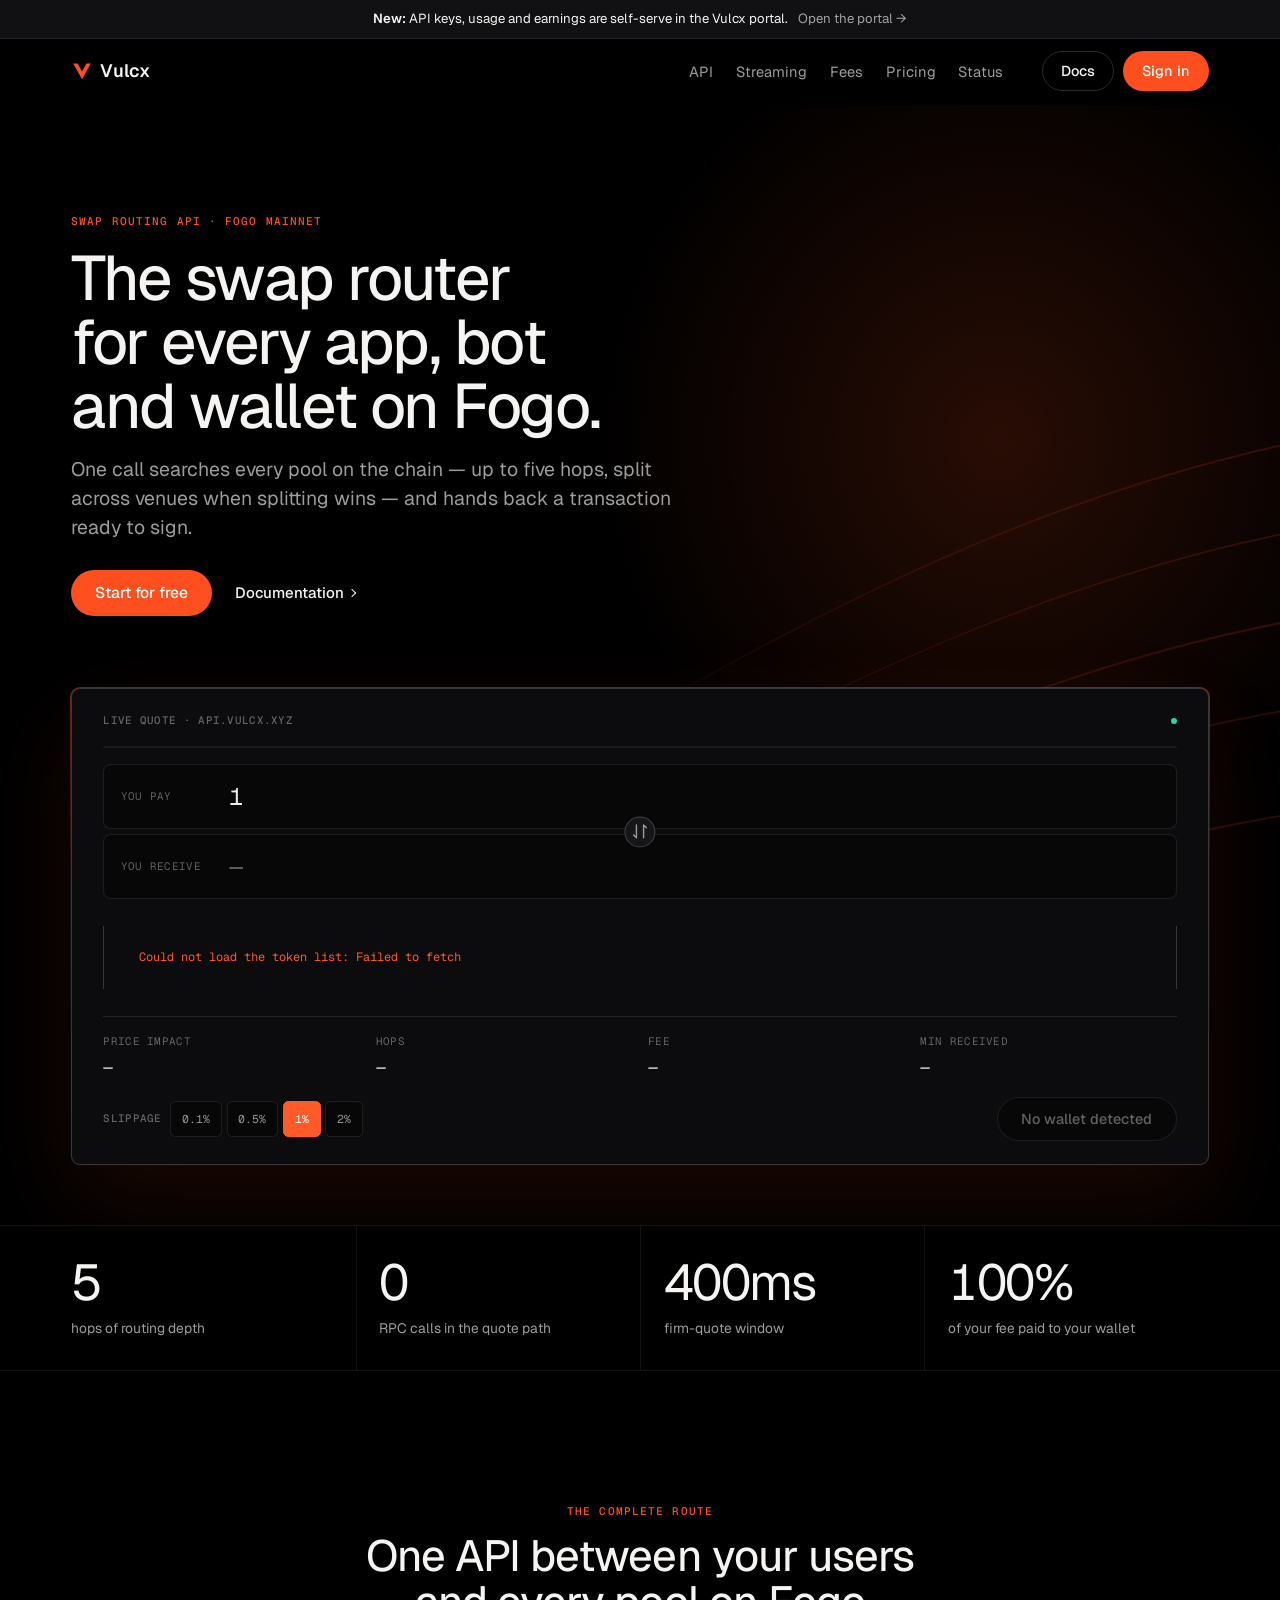
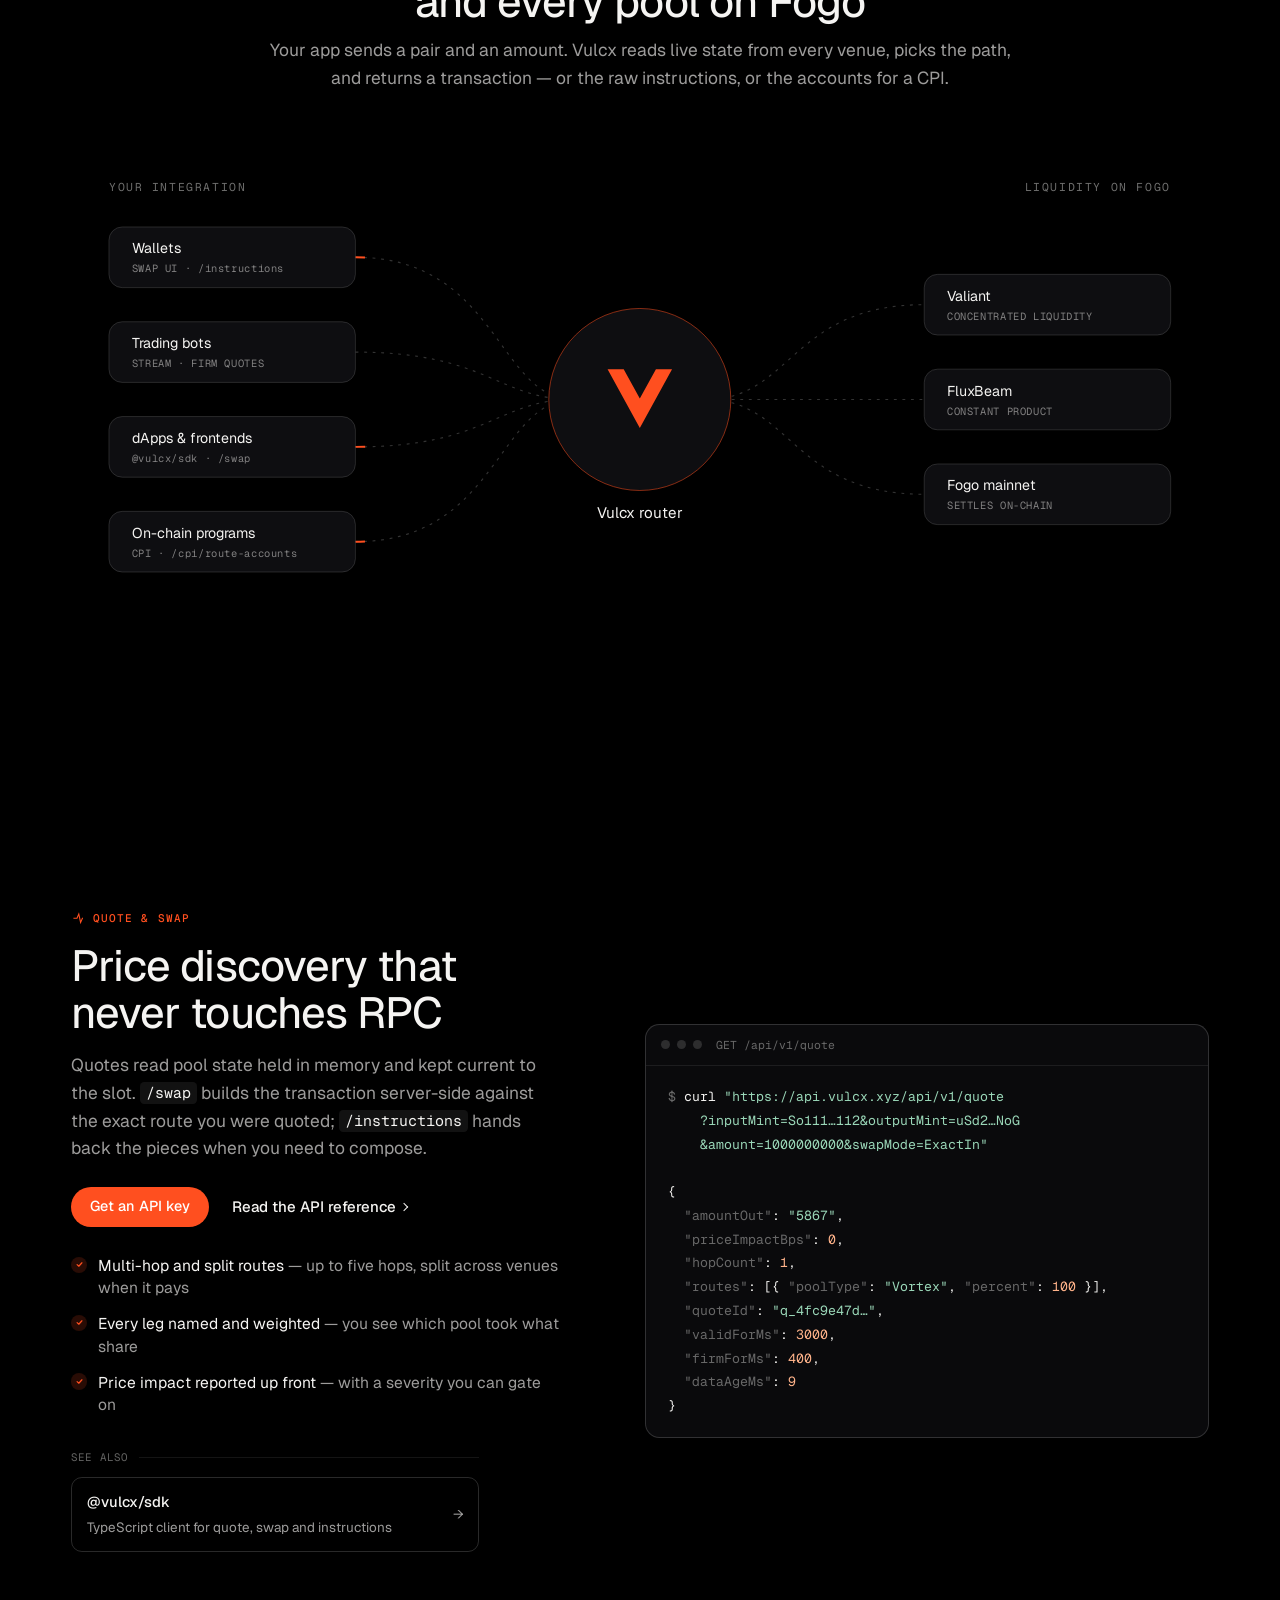
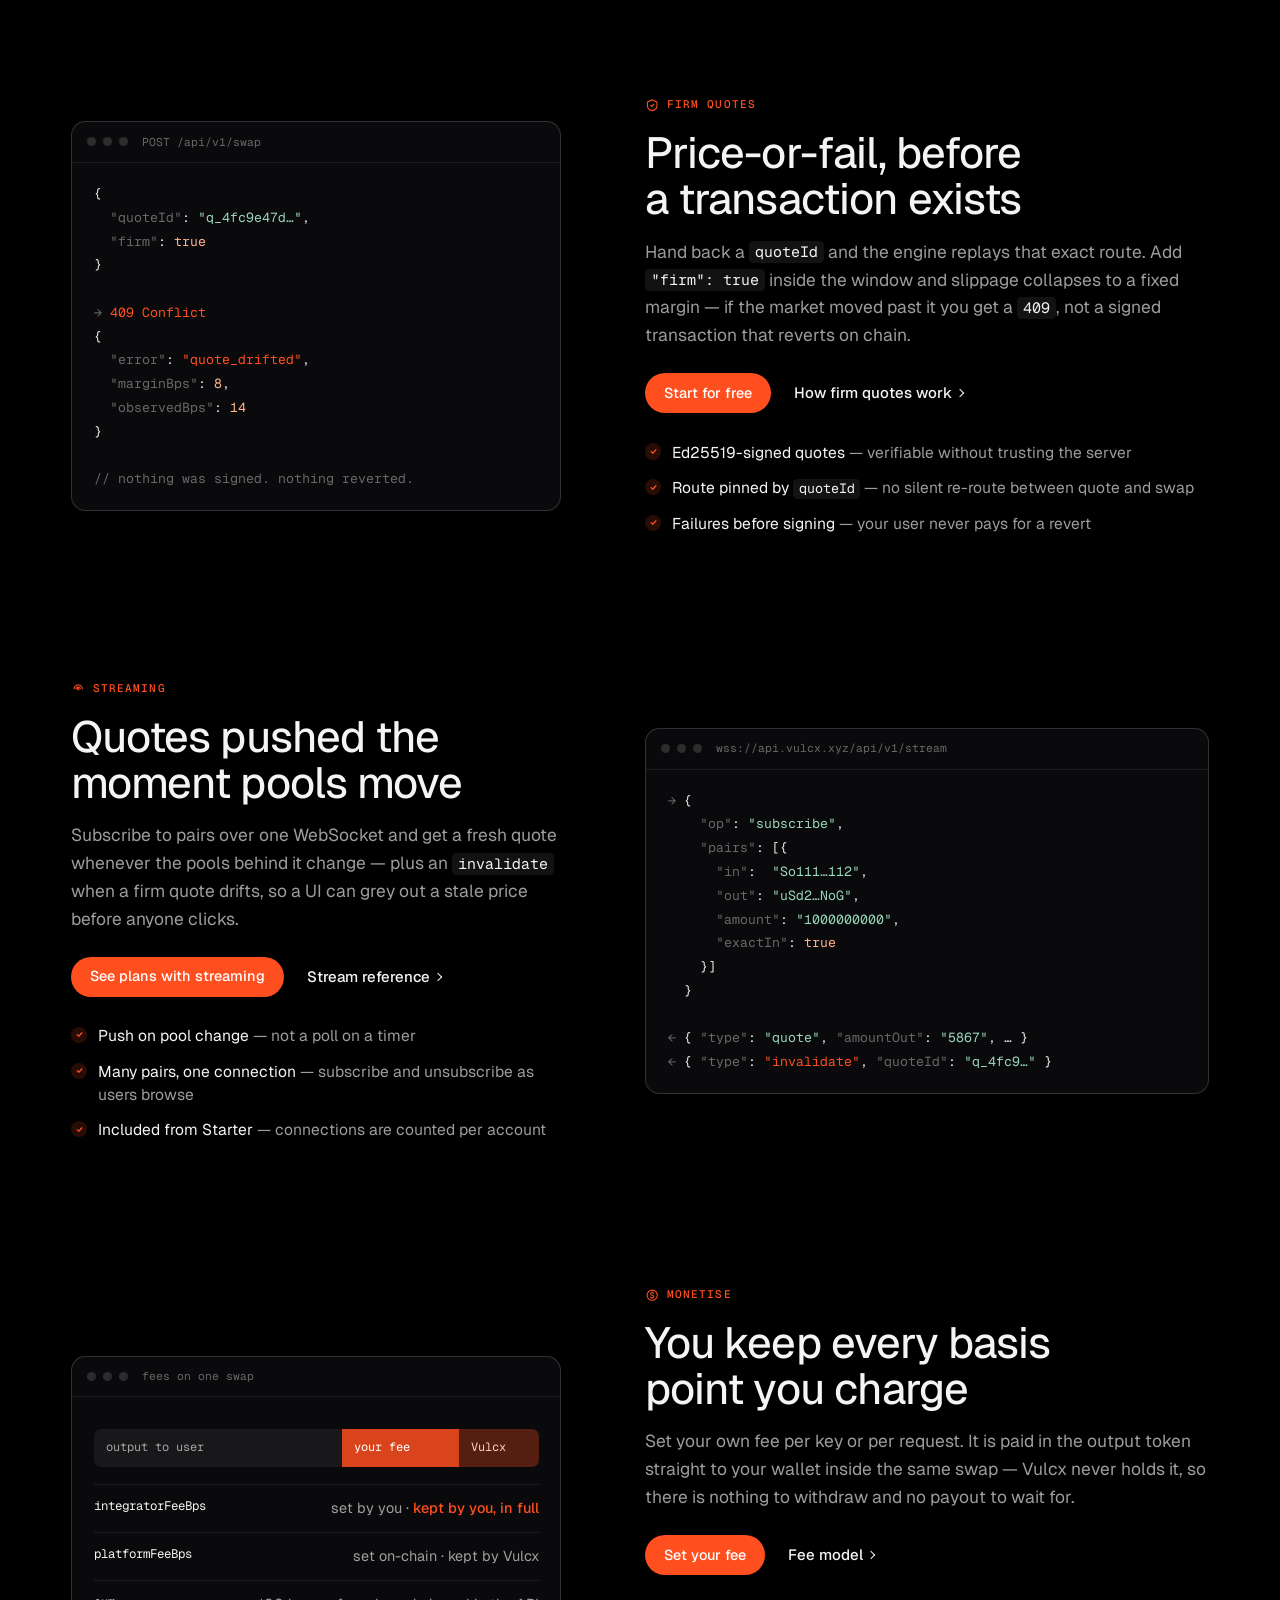
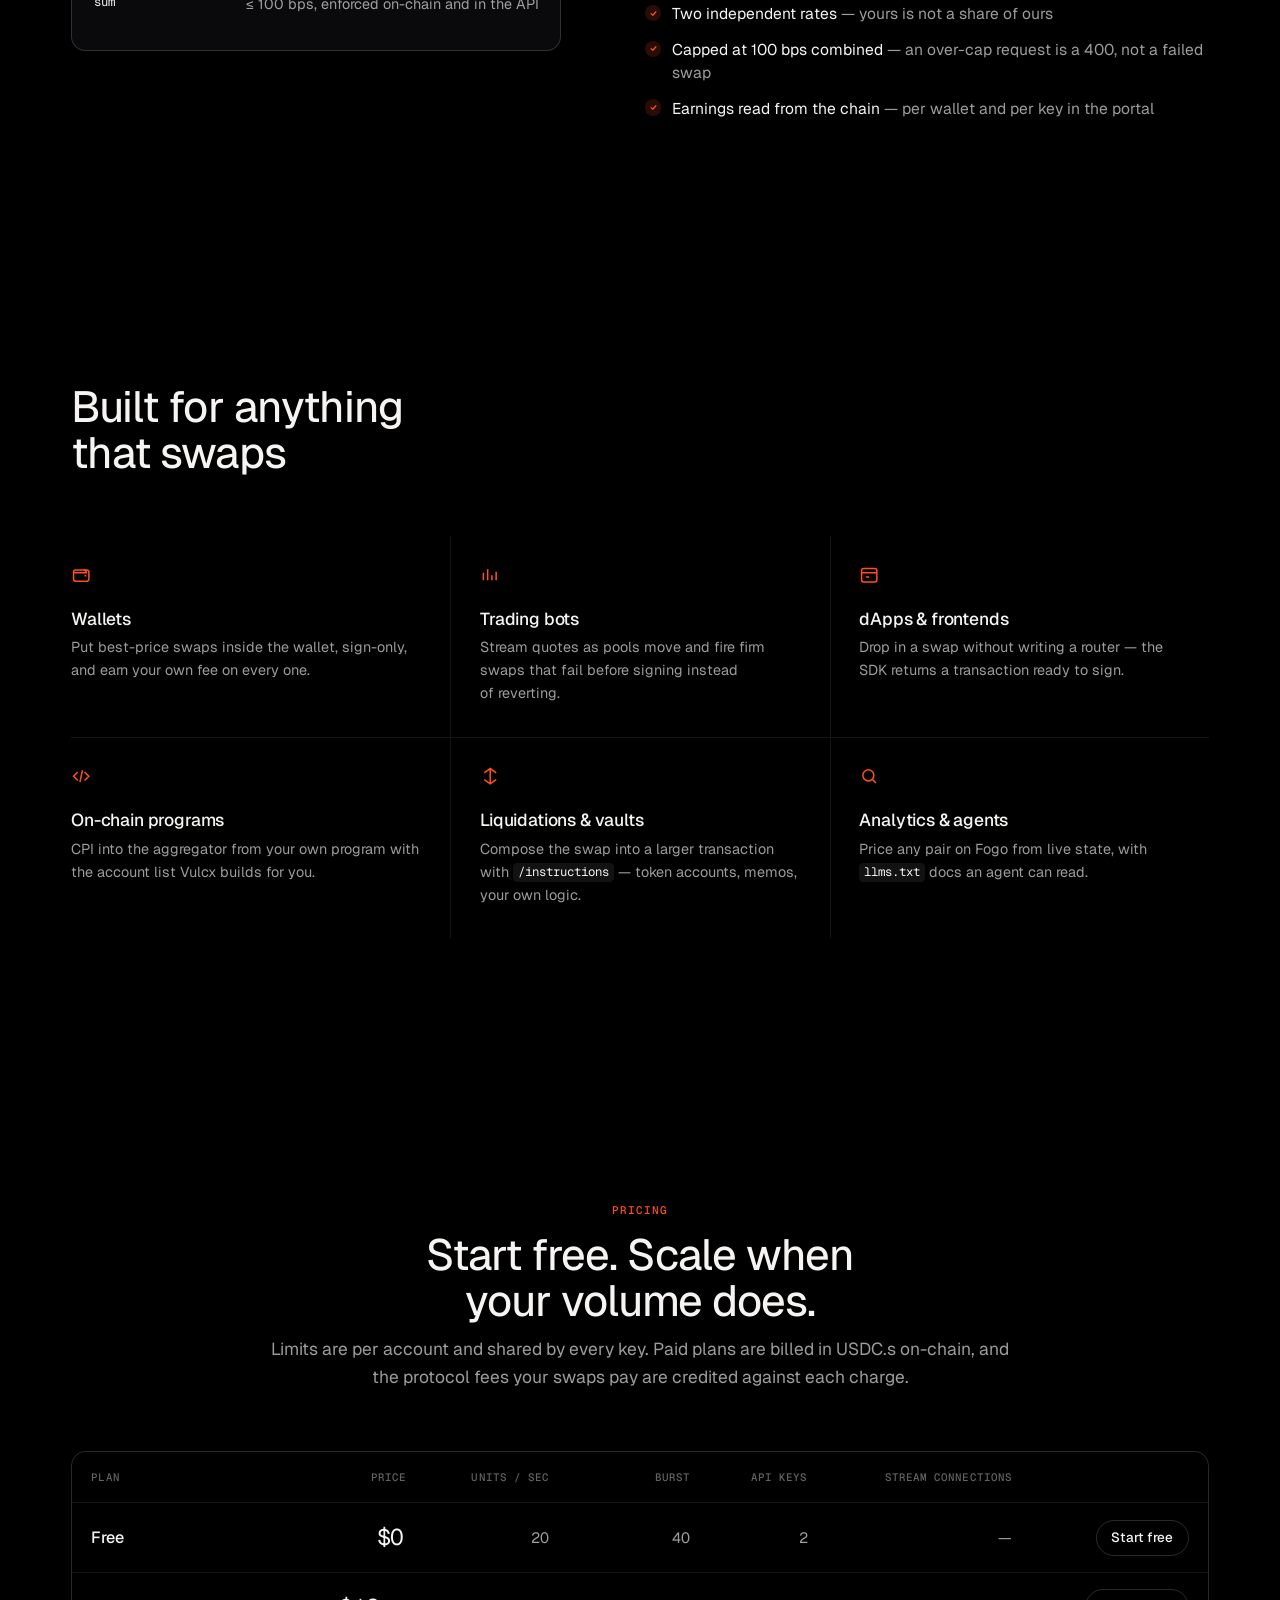
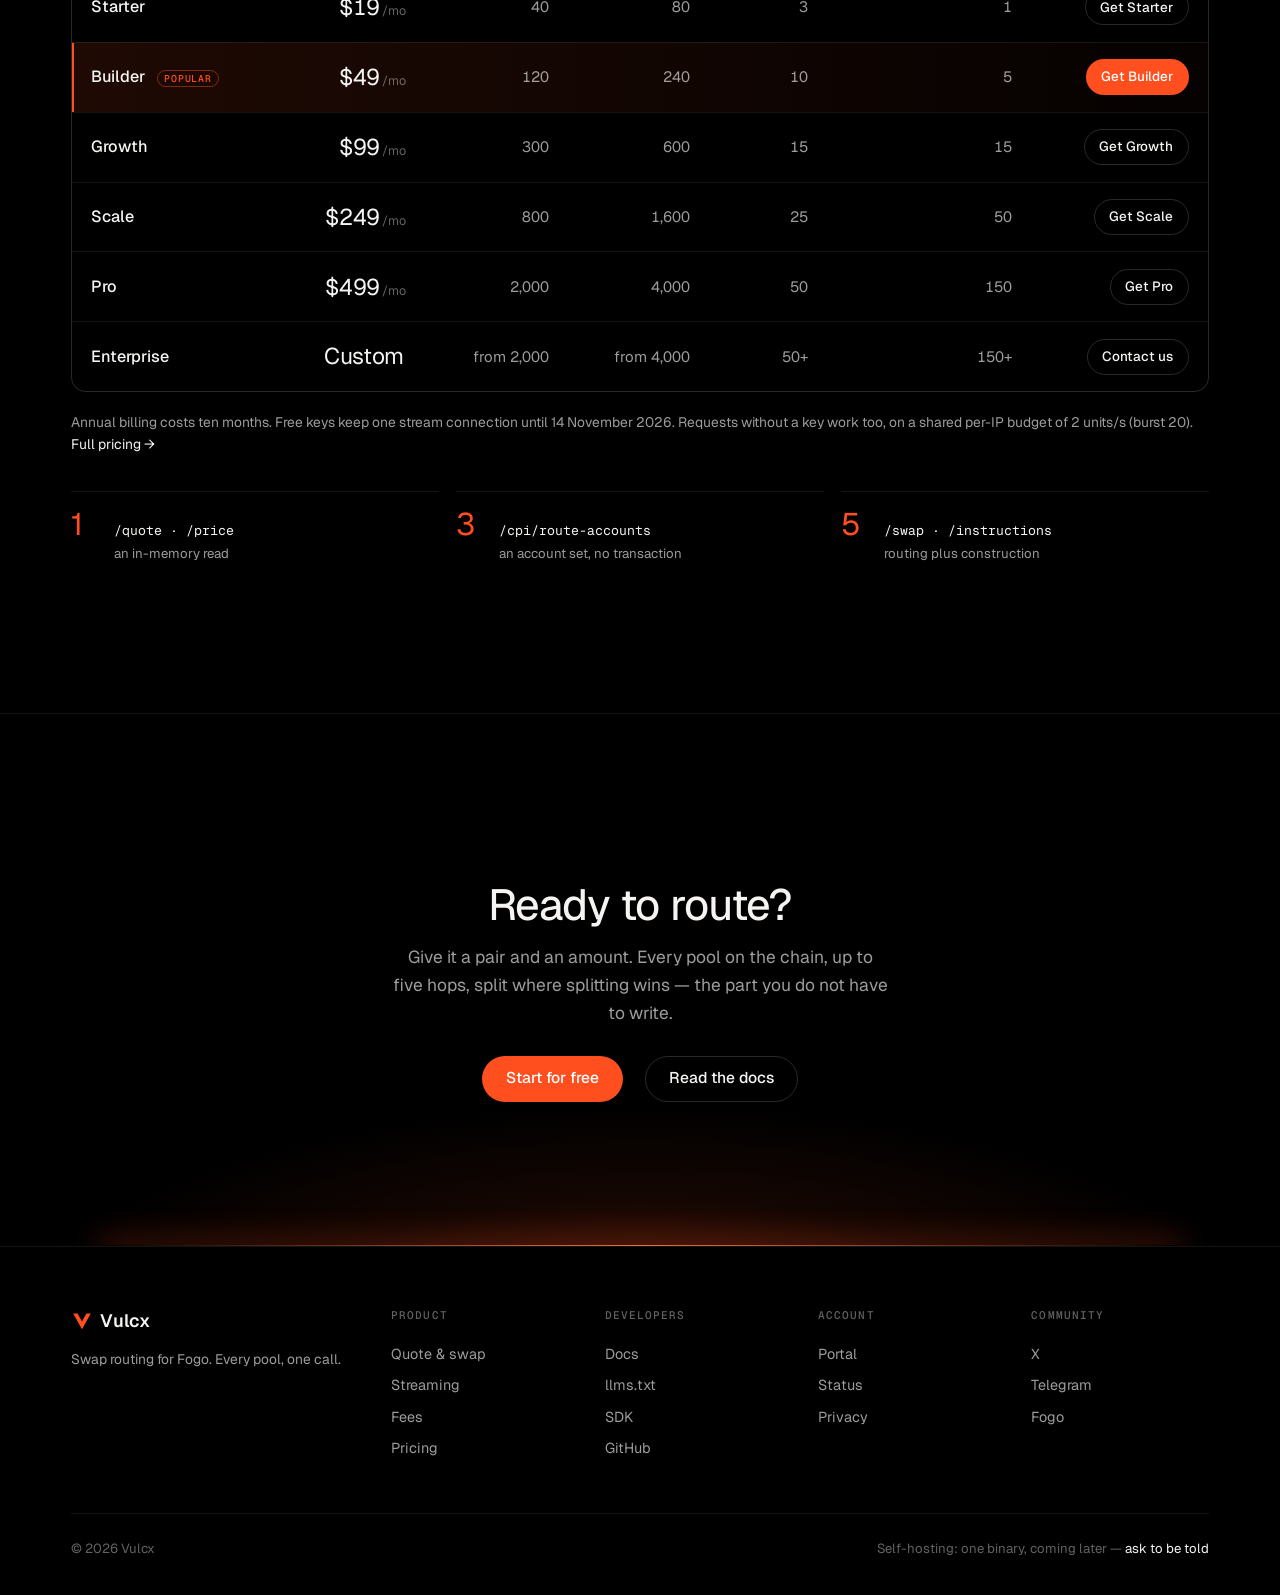
==== commit 160fd5c6: "Full plan ladder on the home page, drop unlaunched bonding-curve venue, dark status and privacy Clau" ====
--- a/index.html
+++ b/index.html
@@ -248,6 +248,23 @@
   .plan li { font-size: 1.22rem; color: var(--vx-fg-muted); }
   .plan li b { color: var(--vx-fg); font-weight: 500; }
   .plan .pill { margin-top: auto; align-self: flex-start; }
+  .plan-table-wrap { margin-top: 5rem; overflow-x: auto; border: 1px solid var(--vx-hairline-firm); border-radius: 1.2rem; }
+  .plan-table { width: 100%; min-width: 64rem; border-collapse: collapse; font-variant-numeric: tabular-nums; }
+  .plan-table th, .plan-table td { padding: 1.35rem 1.6rem; text-align: right; border-top: 1px solid var(--vx-hairline); font-size: 1.25rem; color: var(--vx-fg-muted); white-space: nowrap; }
+  .plan-table thead th { border-top: 0; font-family: var(--vx-font-mono); font-size: 0.9rem; font-weight: 500; letter-spacing: 0.1em; text-transform: uppercase; color: var(--vx-fg-faint); }
+  .plan-table th:first-child, .plan-table td:first-child { text-align: left; }
+  .plan-table tbody th { font-weight: 500; color: var(--vx-fg); }
+  .pt-name { font-size: 1.35rem; }
+  .plan-tag { margin-left: 0.6rem; font-family: var(--vx-font-mono); font-size: 0.82rem; letter-spacing: 0.08em; text-transform: uppercase;
+              color: var(--vx-ember); border: 1px solid rgba(255,79,31,0.45); border-radius: 999px; padding: 0.1rem 0.55rem; }
+  .plan-table td.pt-price { font-family: var(--vx-font-display); font-size: 1.9rem; color: var(--vx-fg); letter-spacing: -0.02em; }
+  .pt-price small { font-family: var(--vx-font-ui); font-size: 1.05rem; color: var(--vx-fg-faint); margin-left: 0.2rem; letter-spacing: 0; }
+  .plan-table tr.hot { background: linear-gradient(90deg, rgba(255,79,31,0.12), rgba(255,79,31,0.02)); }
+  .plan-table tr.hot th { box-shadow: inset 2px 0 0 var(--vx-ember); }
+  .pt-cta .pill { min-height: 36px; padding: 0 1.2rem; font-size: 1.12rem; }
+  .plan-note { margin-top: 1.6rem; font-size: 1.15rem; }
+  .plan-note a { color: var(--vx-fg); }
+  .sr { position: absolute; width: 1px; height: 1px; overflow: hidden; clip: rect(0 0 0 0); }
   .limits { margin-top: 3rem; display: grid; grid-template-columns: repeat(3, minmax(0, 1fr)); gap: 1.4rem; }
   .limit { display: flex; align-items: baseline; gap: 1.2rem; padding: 1.4rem 0; border-top: 1px solid var(--vx-hairline); }
   .limit-cost { font-family: var(--vx-font-display); font-size: 2.6rem; color: var(--vx-ember); line-height: 1; width: 2.4rem; }
@@ -680,16 +697,15 @@
           <path class="wire" d="M300 210 C 440 210, 450 260, 530 260"/>
           <path class="wire" d="M300 310 C 440 310, 450 260, 530 260"/>
           <path class="wire" d="M300 410 C 450 410, 450 260, 530 260"/>
-          <path class="wire" d="M670 260 C 750 260, 760 110, 900 110"/>
-          <path class="wire" d="M670 260 C 760 260, 760 210, 900 210"/>
-          <path class="wire" d="M670 260 C 760 260, 760 310, 900 310"/>
-          <path class="wire" d="M670 260 C 750 260, 760 410, 900 410"/>
+          <path class="wire" d="M670 260 C 760 260, 760 160, 900 160"/>
+          <path class="wire" d="M670 260 L 900 260"/>
+          <path class="wire" d="M670 260 C 760 260, 760 360, 900 360"/>
           <path class="pulse" d="M300 110 C 450 110, 450 260, 530 260"/>
           <path class="pulse" d="M300 310 C 440 310, 450 260, 530 260"/>
-          <path class="pulse" d="M670 260 C 750 260, 760 110, 900 110"/>
-          <path class="pulse" d="M670 260 C 760 260, 760 310, 900 310"/>
+          <path class="pulse" d="M670 260 C 760 260, 760 160, 900 160"/>
+          <path class="pulse" d="M670 260 L 900 260"/>
           <path class="pulse" d="M300 410 C 450 410, 450 260, 530 260"/>
-          <path class="pulse" d="M670 260 C 750 260, 760 410, 900 410"/>
+          <path class="pulse" d="M670 260 C 760 260, 760 360, 900 360"/>
         </g>
         <g class="node"><rect x="40" y="78" width="260" height="64" rx="14"/><text x="64" y="106">Wallets</text><text class="sub" x="64" y="126">SWAP UI · /instructions</text></g>
         <g class="node"><rect x="40" y="178" width="260" height="64" rx="14"/><text x="64" y="206">Trading bots</text><text class="sub" x="64" y="226">STREAM · FIRM QUOTES</text></g>
@@ -701,10 +717,9 @@
           <path fill="#FF4F1F" d="M566 228 600 290 634 228h-17l-17 31-17-31Z"/>
           <text x="600" y="385" text-anchor="middle" fill="#f5f4f2" font-family="Geist, sans-serif" font-size="16">Vulcx router</text>
         </g>
-        <g class="node"><rect x="900" y="78" width="260" height="64" rx="14"/><text x="924" y="106">Valiant</text><text class="sub" x="924" y="126">CONCENTRATED LIQUIDITY</text></g>
-        <g class="node"><rect x="900" y="178" width="260" height="64" rx="14"/><text x="924" y="206">FluxBeam</text><text class="sub" x="924" y="226">CONSTANT PRODUCT</text></g>
-        <g class="node"><rect x="900" y="278" width="260" height="64" rx="14"/><text x="924" y="306">FluxBeam curves</text><text class="sub" x="924" y="326">BONDING CURVE LAUNCHES</text></g>
-        <g class="node"><rect x="900" y="378" width="260" height="64" rx="14"/><text x="924" y="406">Fogo mainnet</text><text class="sub" x="924" y="426">SETTLES ON-CHAIN</text></g>
+        <g class="node"><rect x="900" y="128" width="260" height="64" rx="14"/><text x="924" y="156">Valiant</text><text class="sub" x="924" y="176">CONCENTRATED LIQUIDITY</text></g>
+        <g class="node"><rect x="900" y="228" width="260" height="64" rx="14"/><text x="924" y="256">FluxBeam</text><text class="sub" x="924" y="276">CONSTANT PRODUCT</text></g>
+        <g class="node"><rect x="900" y="328" width="260" height="64" rx="14"/><text x="924" y="356">Fogo mainnet</text><text class="sub" x="924" y="376">SETTLES ON-CHAIN</text></g>
       </svg>
       <svg class="hub-narrow" style="display:none" viewBox="0 0 360 520" role="img" aria-label="Your integration calls Vulcx, which routes across Fogo liquidity">
         <g class="node"><rect x="20" y="20" width="320" height="70" rx="14"/><text x="44" y="50">Wallets · bots · dApps</text><text class="sub" x="44" y="72">YOUR INTEGRATION</text></g>
@@ -875,26 +890,56 @@
       <h2>Start free. Scale when your volume does.</h2>
       <p>Limits are per account and shared by every key. Paid plans are billed in USDC.s on-chain, and the protocol fees your swaps pay are credited against each charge.</p>
     </div>
-    <div class="plans">
-      <div class="plan">
-        <span class="plan-name">Free</span>
-        <span class="plan-price">$0</span>
-        <ul><li><b>20</b> units/s · burst 40</li><li><b>2</b> API keys</li><li>Your own fee on every swap</li></ul>
-        <a class="pill pill-ghost" href="https://portal.vulcx.xyz">Start for free</a>
-      </div>
-      <div class="plan hot">
-        <span class="plan-name">Builder</span>
-        <span class="plan-price">$49<small> / month</small></span>
-        <ul><li><b>120</b> units/s · burst 240</li><li><b>10</b> API keys</li><li><b>5</b> stream connections</li></ul>
-        <a class="pill pill-ember" href="https://portal.vulcx.xyz">Get Builder</a>
-      </div>
-      <div class="plan">
-        <span class="plan-name">Pro</span>
-        <span class="plan-price">$499<small> / month</small></span>
-        <ul><li><b>2,000</b> units/s · burst 4,000</li><li><b>50</b> API keys</li><li><b>150</b> stream connections</li></ul>
-        <a class="pill pill-ghost" href="https://portal.vulcx.xyz/pricing/">All plans</a>
-      </div>
-    </div>
+    <div class="plan-table-wrap">
+      <table class="plan-table">
+        <thead><tr><th scope="col">Plan</th><th scope="col">Price</th><th scope="col">Units / sec</th><th scope="col">Burst</th><th scope="col">API keys</th><th scope="col">Stream connections</th><th scope="col"><span class="sr">Choose</span></th></tr></thead>
+        <tbody>
+        <tr>
+          <th scope="row"><span class="pt-name">Free</span></th>
+          <td class="pt-price">$0<small></small></td>
+          <td>20</td><td>40</td><td>2</td><td>—</td>
+          <td class="pt-cta"><a class="pill pill-ghost" href="https://portal.vulcx.xyz">Start free</a></td>
+        </tr>
+        <tr>
+          <th scope="row"><span class="pt-name">Starter</span></th>
+          <td class="pt-price">$19<small>/mo</small></td>
+          <td>40</td><td>80</td><td>3</td><td>1</td>
+          <td class="pt-cta"><a class="pill pill-ghost" href="https://portal.vulcx.xyz">Get Starter</a></td>
+        </tr>
+        <tr class="hot">
+          <th scope="row"><span class="pt-name">Builder</span> <span class="plan-tag">Popular</span></th>
+          <td class="pt-price">$49<small>/mo</small></td>
+          <td>120</td><td>240</td><td>10</td><td>5</td>
+          <td class="pt-cta"><a class="pill pill-ember" href="https://portal.vulcx.xyz">Get Builder</a></td>
+        </tr>
+        <tr>
+          <th scope="row"><span class="pt-name">Growth</span></th>
+          <td class="pt-price">$99<small>/mo</small></td>
+          <td>300</td><td>600</td><td>15</td><td>15</td>
+          <td class="pt-cta"><a class="pill pill-ghost" href="https://portal.vulcx.xyz">Get Growth</a></td>
+        </tr>
+        <tr>
+          <th scope="row"><span class="pt-name">Scale</span></th>
+          <td class="pt-price">$249<small>/mo</small></td>
+          <td>800</td><td>1,600</td><td>25</td><td>50</td>
+          <td class="pt-cta"><a class="pill pill-ghost" href="https://portal.vulcx.xyz">Get Scale</a></td>
+        </tr>
+        <tr>
+          <th scope="row"><span class="pt-name">Pro</span></th>
+          <td class="pt-price">$499<small>/mo</small></td>
+          <td>2,000</td><td>4,000</td><td>50</td><td>150</td>
+          <td class="pt-cta"><a class="pill pill-ghost" href="https://portal.vulcx.xyz">Get Pro</a></td>
+        </tr>
+        <tr>
+          <th scope="row"><span class="pt-name">Enterprise</span></th>
+          <td class="pt-price">Custom<small></small></td>
+          <td>from 2,000</td><td>from 4,000</td><td>50+</td><td>150+</td>
+          <td class="pt-cta"><a class="pill pill-ghost" href="https://t.me/vulcxsupport">Contact us</a></td>
+        </tr>
+        </tbody>
+      </table>
+    </div>
+    <p class="plan-note">Annual billing costs ten months. Free keys keep one stream connection until 14 November 2026. Requests without a key work too, on a shared per-IP budget of 2 units/s (burst 20). <a href="https://portal.vulcx.xyz/pricing/">Full pricing →</a></p>
     <div class="limits">
       <div class="limit"><span class="limit-cost">1</span><div><span class="limit-ep">/quote · /price</span><span class="limit-note">an in-memory read</span></div></div>
       <div class="limit"><span class="limit-cost">3</span><div><span class="limit-ep">/cpi/route-accounts</span><span class="limit-note">an account set, no transaction</span></div></div>
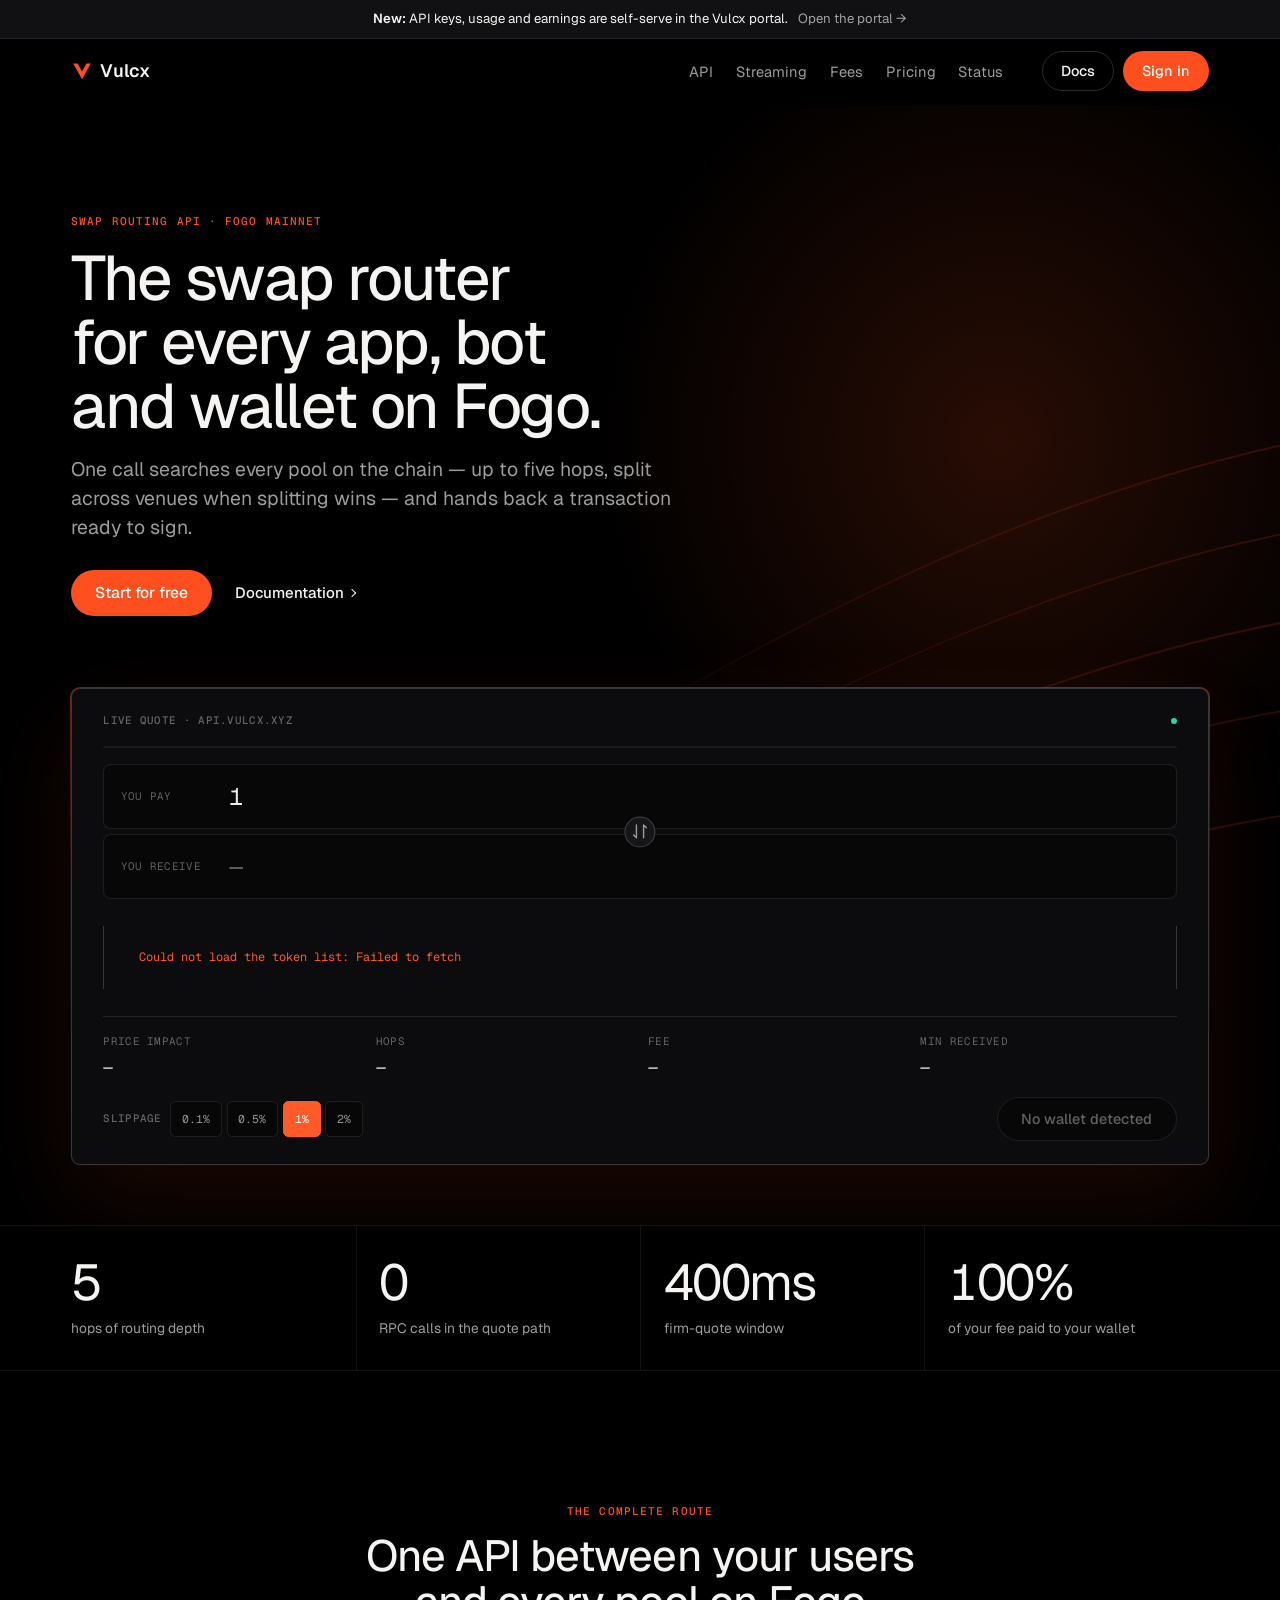
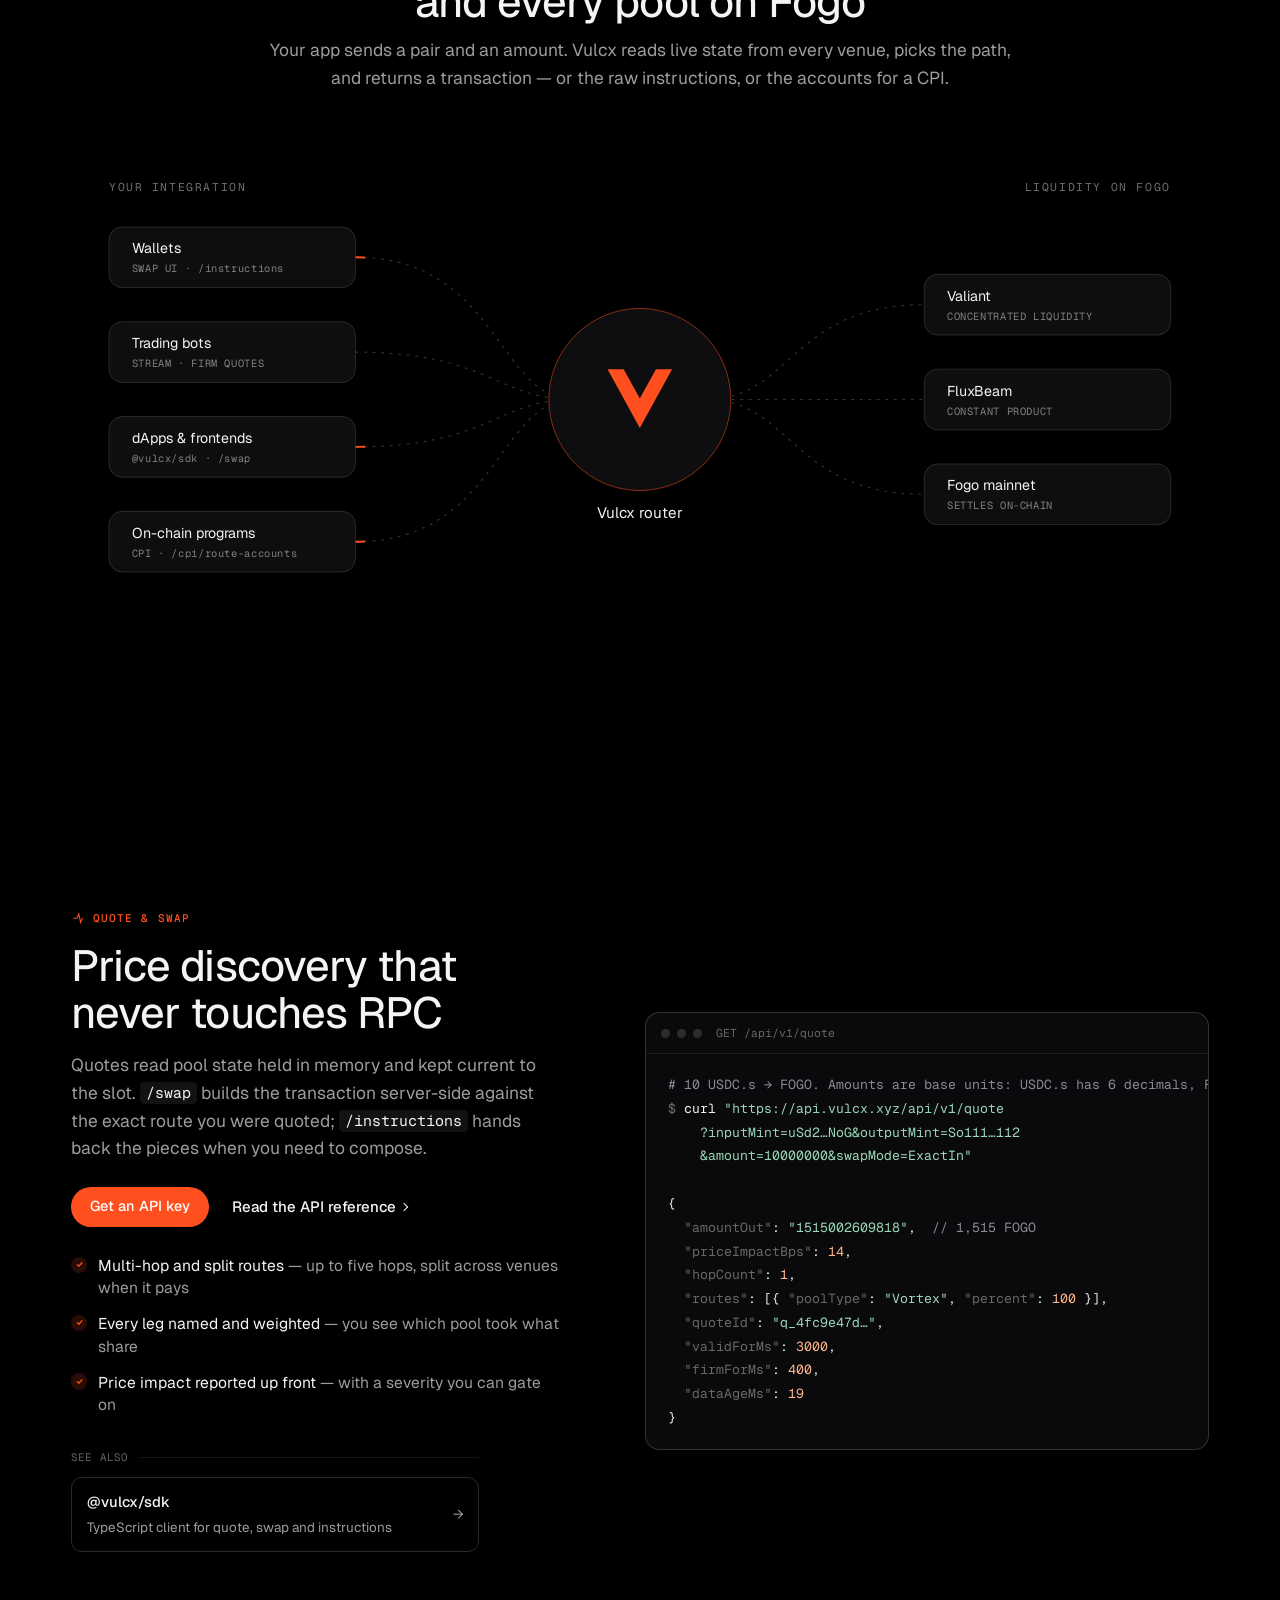
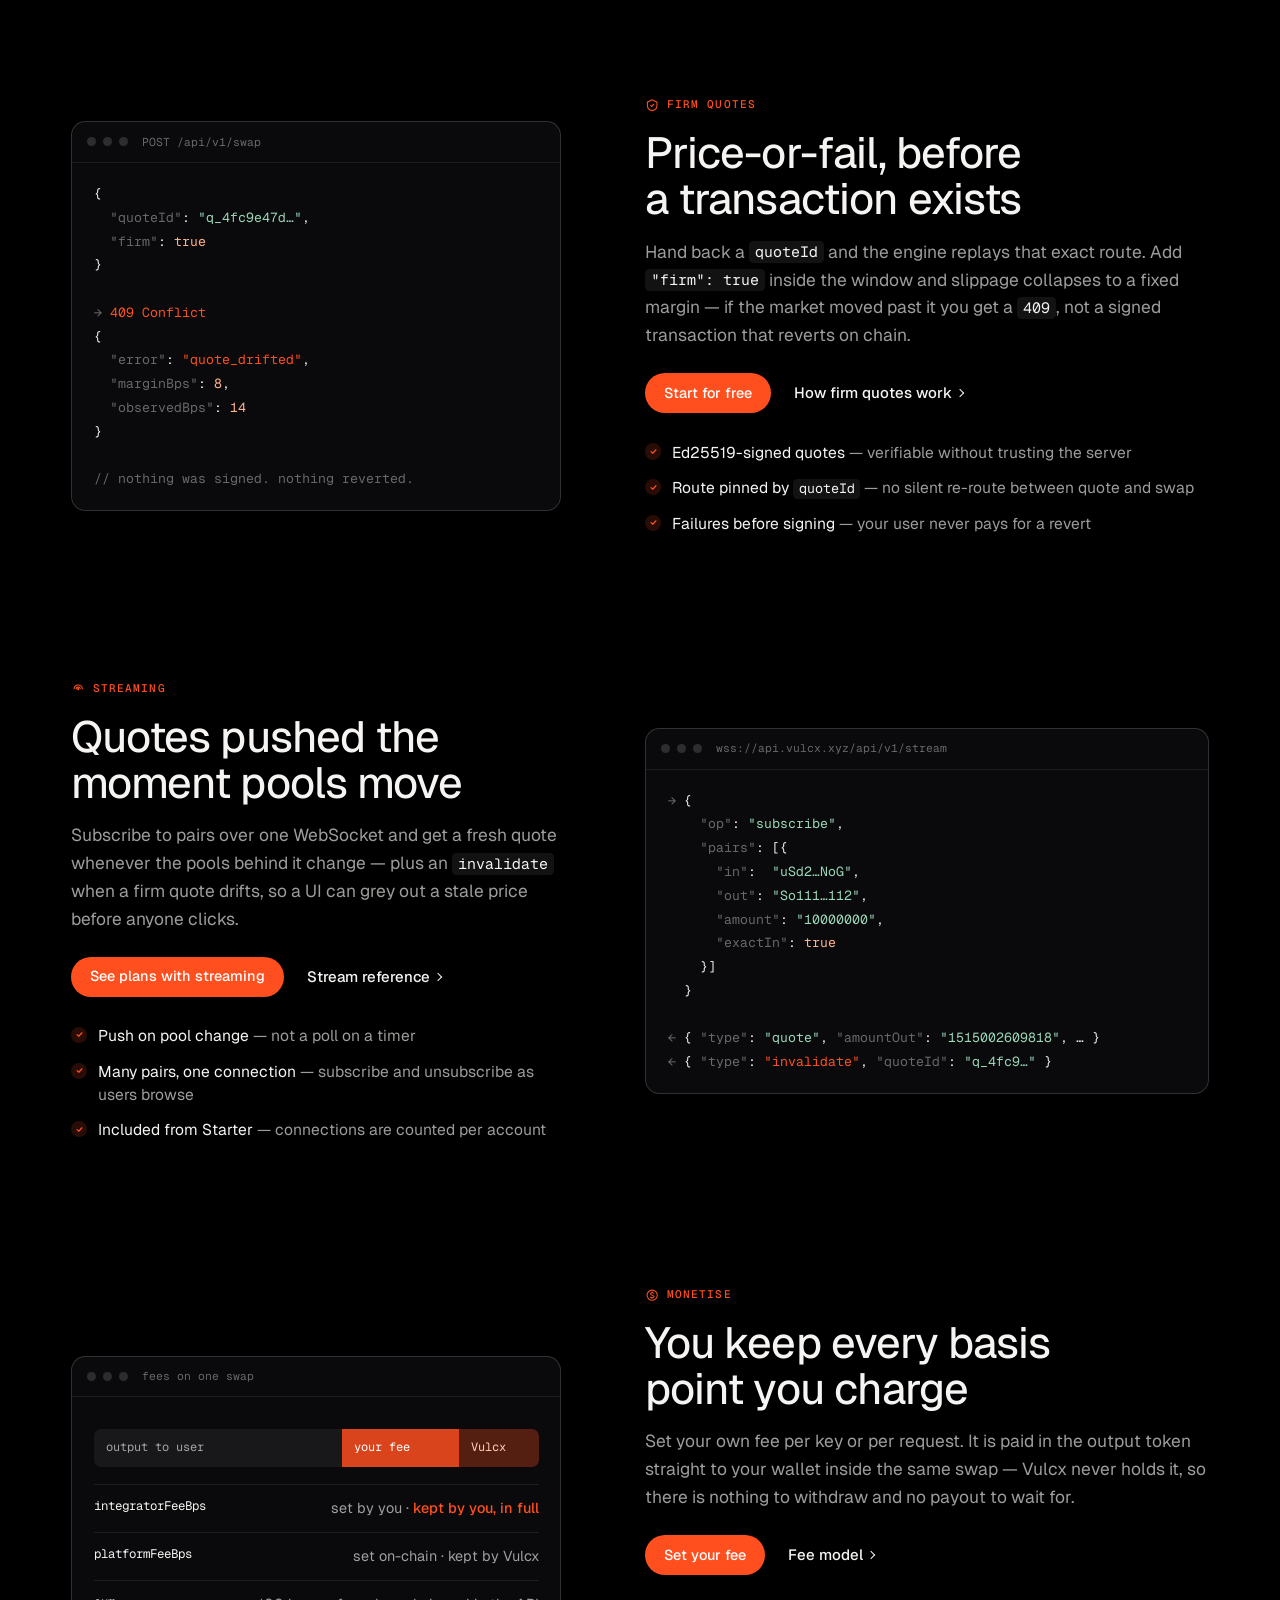
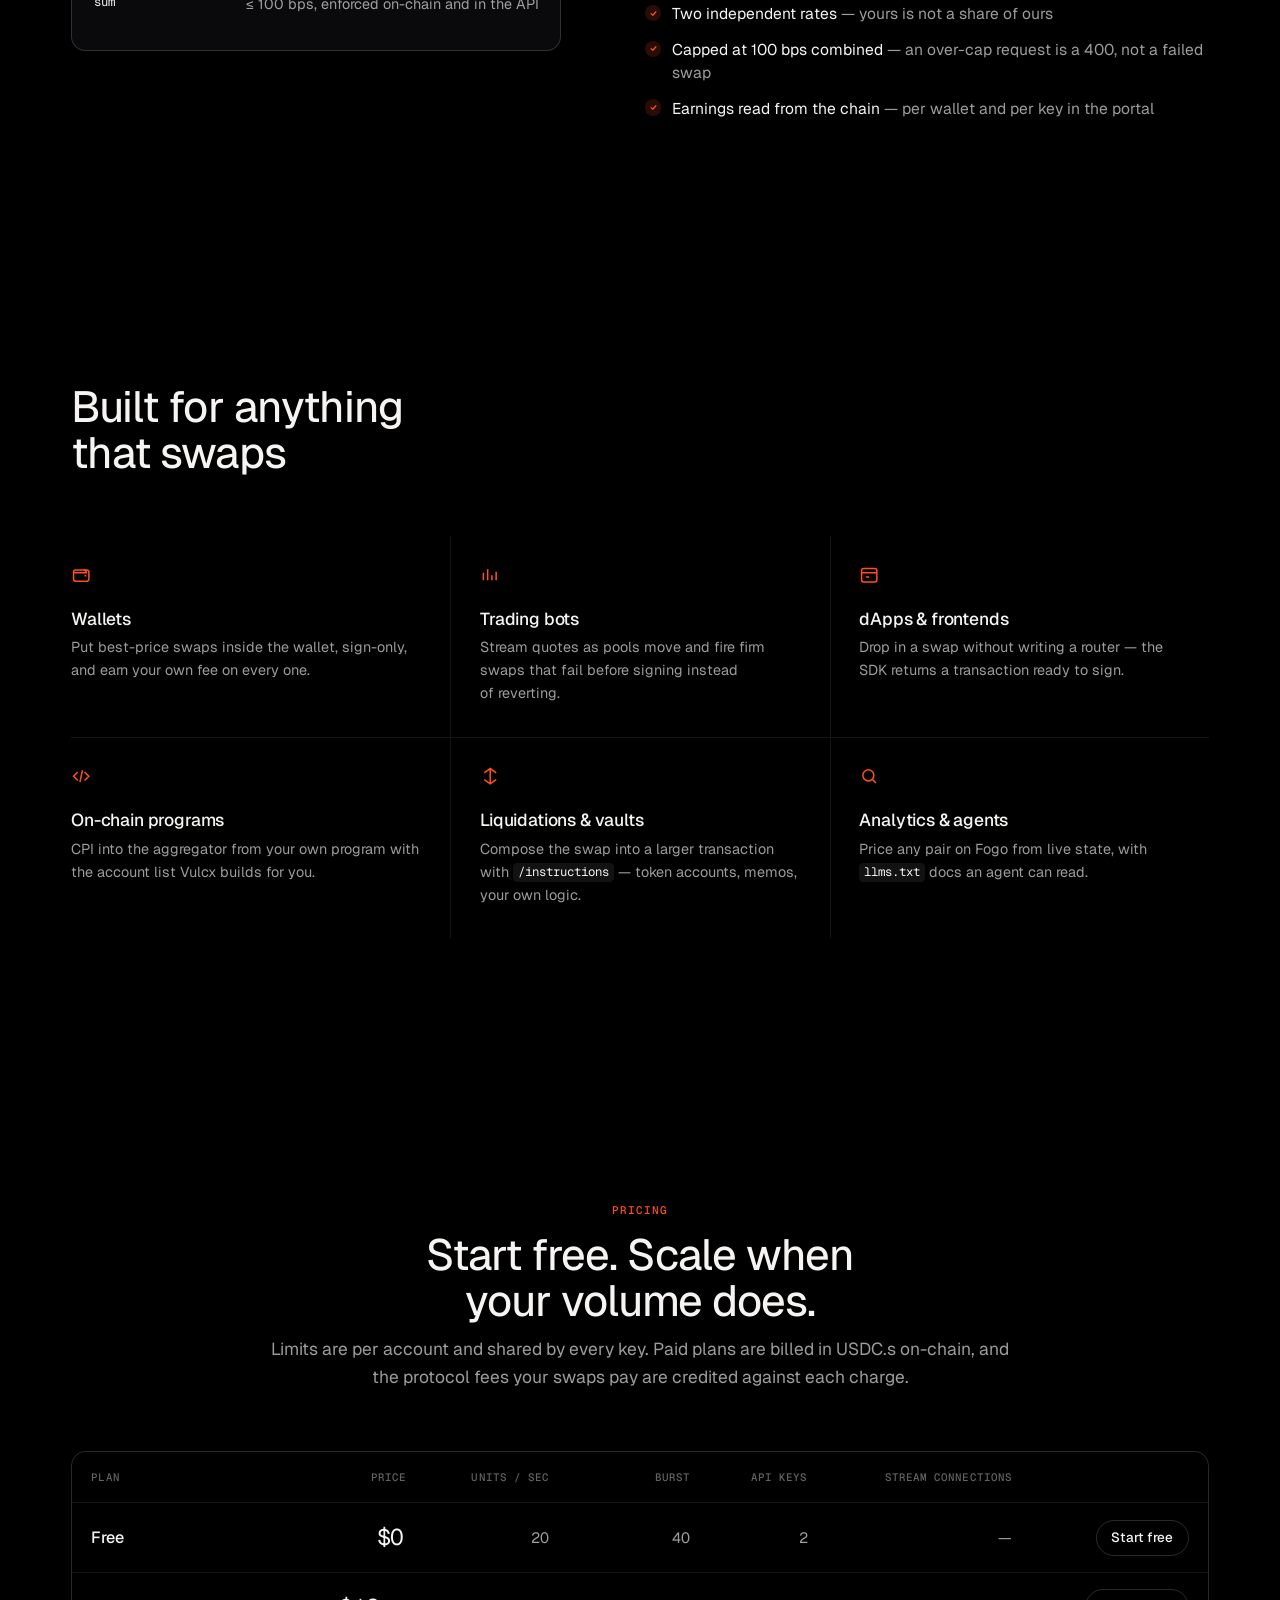
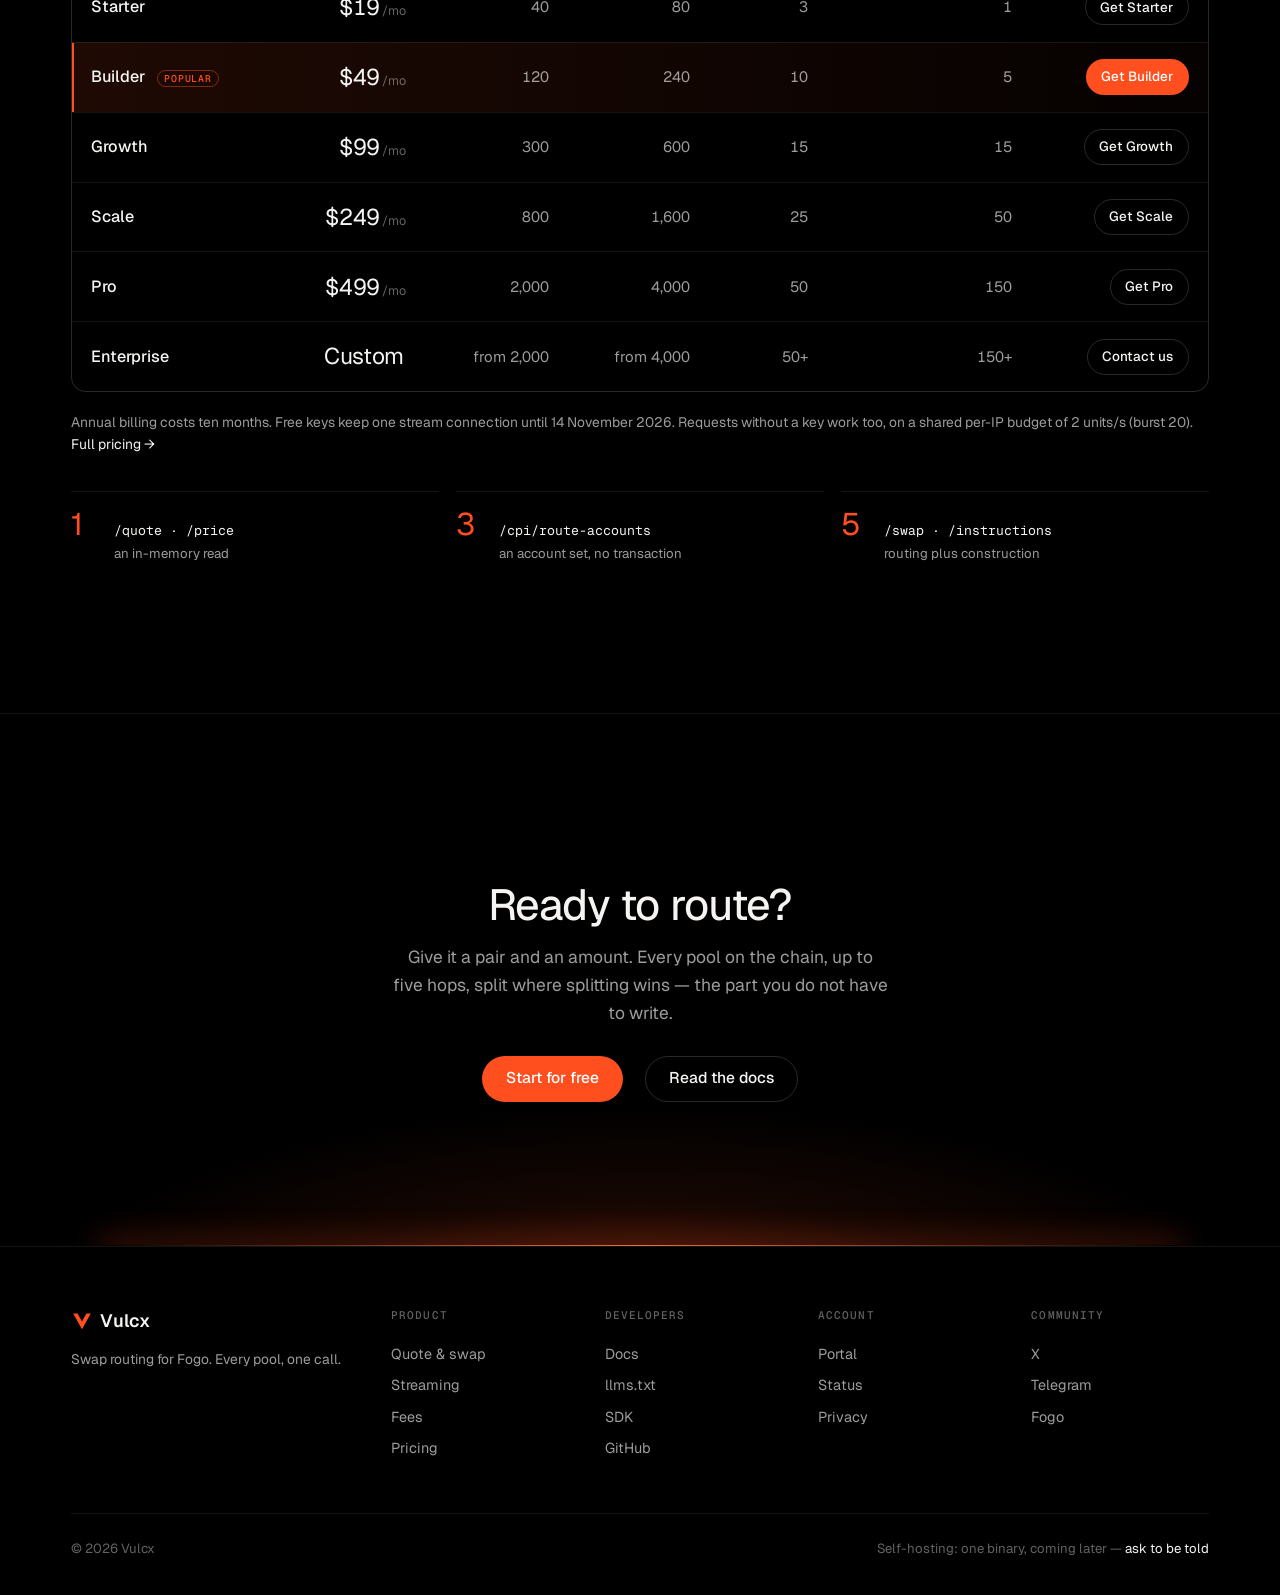
==== commit 2a584945: "Frame guard, and an example a developer can read Two things a stranger hits before anything else on " ====
--- a/index.html
+++ b/index.html
@@ -2,6 +2,15 @@
 <html lang="en">
 <head>
 <meta charset="utf-8">
+<script>
+/* Frame guard. This page embeds a swap panel that asks a wallet to sign, so a
+   site that can iframe it can dress it up as something else and collect the
+   signature — clickjacking with funds at the end of it. The real fix is an
+   X-Frame-Options / CSP frame-ancestors response header, which GitHub Pages
+   cannot send (a <meta> CSP cannot carry frame-ancestors at all). Until the
+   apex sits behind something that can set headers, break out of the frame. */
+if (window.top !== window.self) { window.top.location = window.self.location; }
+</script>
 <meta name="viewport" content="width=device-width, initial-scale=1">
 <title>Vulcx — Swap routing for Fogo</title>
 <meta name="description" content="Give Vulcx a token pair and an amount. It searches every pool on Fogo — up to five hops, splitting when that wins — and returns a signable transaction.">
@@ -19,17 +28,17 @@
 <meta property="og:url" content="https://vulcx.xyz/">
 <meta property="og:title" content="Vulcx — Swap routing for Fogo">
 <meta property="og:description" content="Give Vulcx a token pair and an amount. It searches every pool on Fogo — up to five hops, splitting when that wins — and returns a signable transaction.">
-<meta property="og:image" content="https://vulcx.xyz/assets/og.png">
+<meta property="og:image" content="https://vulcx.xyz/assets/og.png?v=2">
 <meta property="og:image:width" content="1200">
 <meta property="og:image:height" content="630">
-<meta property="og:image:alt" content="Vulcx — swap routing for Fogo. One pair in, every pool searched.">
+<meta property="og:image:alt" content="Vulcx — the swap router for every app, bot and wallet on Fogo.">
 
 <meta name="twitter:card" content="summary_large_image">
 <meta name="twitter:site" content="@vulcx_xyz">
 <meta name="twitter:creator" content="@vulcx_xyz">
 <meta name="twitter:title" content="Vulcx — Swap routing for Fogo">
 <meta name="twitter:description" content="Give Vulcx a token pair and an amount. It searches every pool on Fogo — up to five hops, splitting when that wins — and returns a signable transaction.">
-<meta name="twitter:image" content="https://vulcx.xyz/assets/og.png">
+<meta name="twitter:image" content="https://vulcx.xyz/assets/og.png?v=2">
 
 <link rel="preconnect" href="https://fonts.googleapis.com">
 <link rel="preconnect" href="https://fonts.gstatic.com" crossorigin>
@@ -217,6 +226,7 @@
   .window pre { margin: 0; padding: 1.6rem 1.8rem; font-family: var(--vx-font-mono); font-size: 1.1rem; line-height: 1.8;
                 color: var(--vx-fg); overflow-x: auto; font-variant-numeric: tabular-nums; }
   .c-key { color: var(--vx-fg-faint); } .c-str { color: #9ad7b8; } .c-num { color: #ffb38a; }
+  .c-com { color: #8a8a93; }
   .c-ember { color: var(--vx-ember); } .c-mint { color: var(--vx-success); }
 
   .fee-visual { padding: 1.4rem 1.8rem 1.8rem; }
@@ -755,19 +765,20 @@
       </div>
       <div class="window">
         <div class="window-bar"><i></i><i></i><i></i><span>GET /api/v1/quote</span></div>
-<pre><span class="c-key">$</span> curl <span class="c-str">"https://api.vulcx.xyz/api/v1/quote</span>
-    <span class="c-str">?inputMint=So111…112&amp;outputMint=uSd2…NoG</span>
-    <span class="c-str">&amp;amount=1000000000&amp;swapMode=ExactIn"</span>
+<pre><span class="c-com"># 10 USDC.s → FOGO. Amounts are base units: USDC.s has 6 decimals, FOGO 9.</span>
+<span class="c-key">$</span> curl <span class="c-str">"https://api.vulcx.xyz/api/v1/quote</span>
+    <span class="c-str">?inputMint=uSd2…NoG&amp;outputMint=So111…112</span>
+    <span class="c-str">&amp;amount=10000000&amp;swapMode=ExactIn"</span>
 
 {
-  <span class="c-key">"amountOut"</span>: <span class="c-str">"5867"</span>,
-  <span class="c-key">"priceImpactBps"</span>: <span class="c-num">0</span>,
+  <span class="c-key">"amountOut"</span>: <span class="c-str">"1515002609818"</span>,  <span class="c-com">// 1,515 FOGO</span>
+  <span class="c-key">"priceImpactBps"</span>: <span class="c-num">14</span>,
   <span class="c-key">"hopCount"</span>: <span class="c-num">1</span>,
   <span class="c-key">"routes"</span>: [{ <span class="c-key">"poolType"</span>: <span class="c-str">"Vortex"</span>, <span class="c-key">"percent"</span>: <span class="c-num">100</span> }],
   <span class="c-key">"quoteId"</span>: <span class="c-str">"q_4fc9e47d…"</span>,
   <span class="c-key">"validForMs"</span>: <span class="c-num">3000</span>,
   <span class="c-key">"firmForMs"</span>: <span class="c-num">400</span>,
-  <span class="c-key">"dataAgeMs"</span>: <span class="c-num">9</span>
+  <span class="c-key">"dataAgeMs"</span>: <span class="c-num">19</span>
 }</pre>
       </div>
     </div>
@@ -825,14 +836,14 @@
 <pre><span class="c-key">→</span> {
     <span class="c-key">"op"</span>: <span class="c-str">"subscribe"</span>,
     <span class="c-key">"pairs"</span>: [{
-      <span class="c-key">"in"</span>:  <span class="c-str">"So111…112"</span>,
-      <span class="c-key">"out"</span>: <span class="c-str">"uSd2…NoG"</span>,
-      <span class="c-key">"amount"</span>: <span class="c-str">"1000000000"</span>,
+      <span class="c-key">"in"</span>:  <span class="c-str">"uSd2…NoG"</span>,
+      <span class="c-key">"out"</span>: <span class="c-str">"So111…112"</span>,
+      <span class="c-key">"amount"</span>: <span class="c-str">"10000000"</span>,
       <span class="c-key">"exactIn"</span>: <span class="c-num">true</span>
     }]
   }
 
-<span class="c-key">←</span> { <span class="c-key">"type"</span>: <span class="c-str">"quote"</span>, <span class="c-key">"amountOut"</span>: <span class="c-str">"5867"</span>, … }
+<span class="c-key">←</span> { <span class="c-key">"type"</span>: <span class="c-str">"quote"</span>, <span class="c-key">"amountOut"</span>: <span class="c-str">"1515002609818"</span>, … }
 <span class="c-key">←</span> { <span class="c-key">"type"</span>: <span class="c-ember">"invalidate"</span>, <span class="c-key">"quoteId"</span>: <span class="c-str">"q_4fc9…"</span> }</pre>
       </div>
     </div>
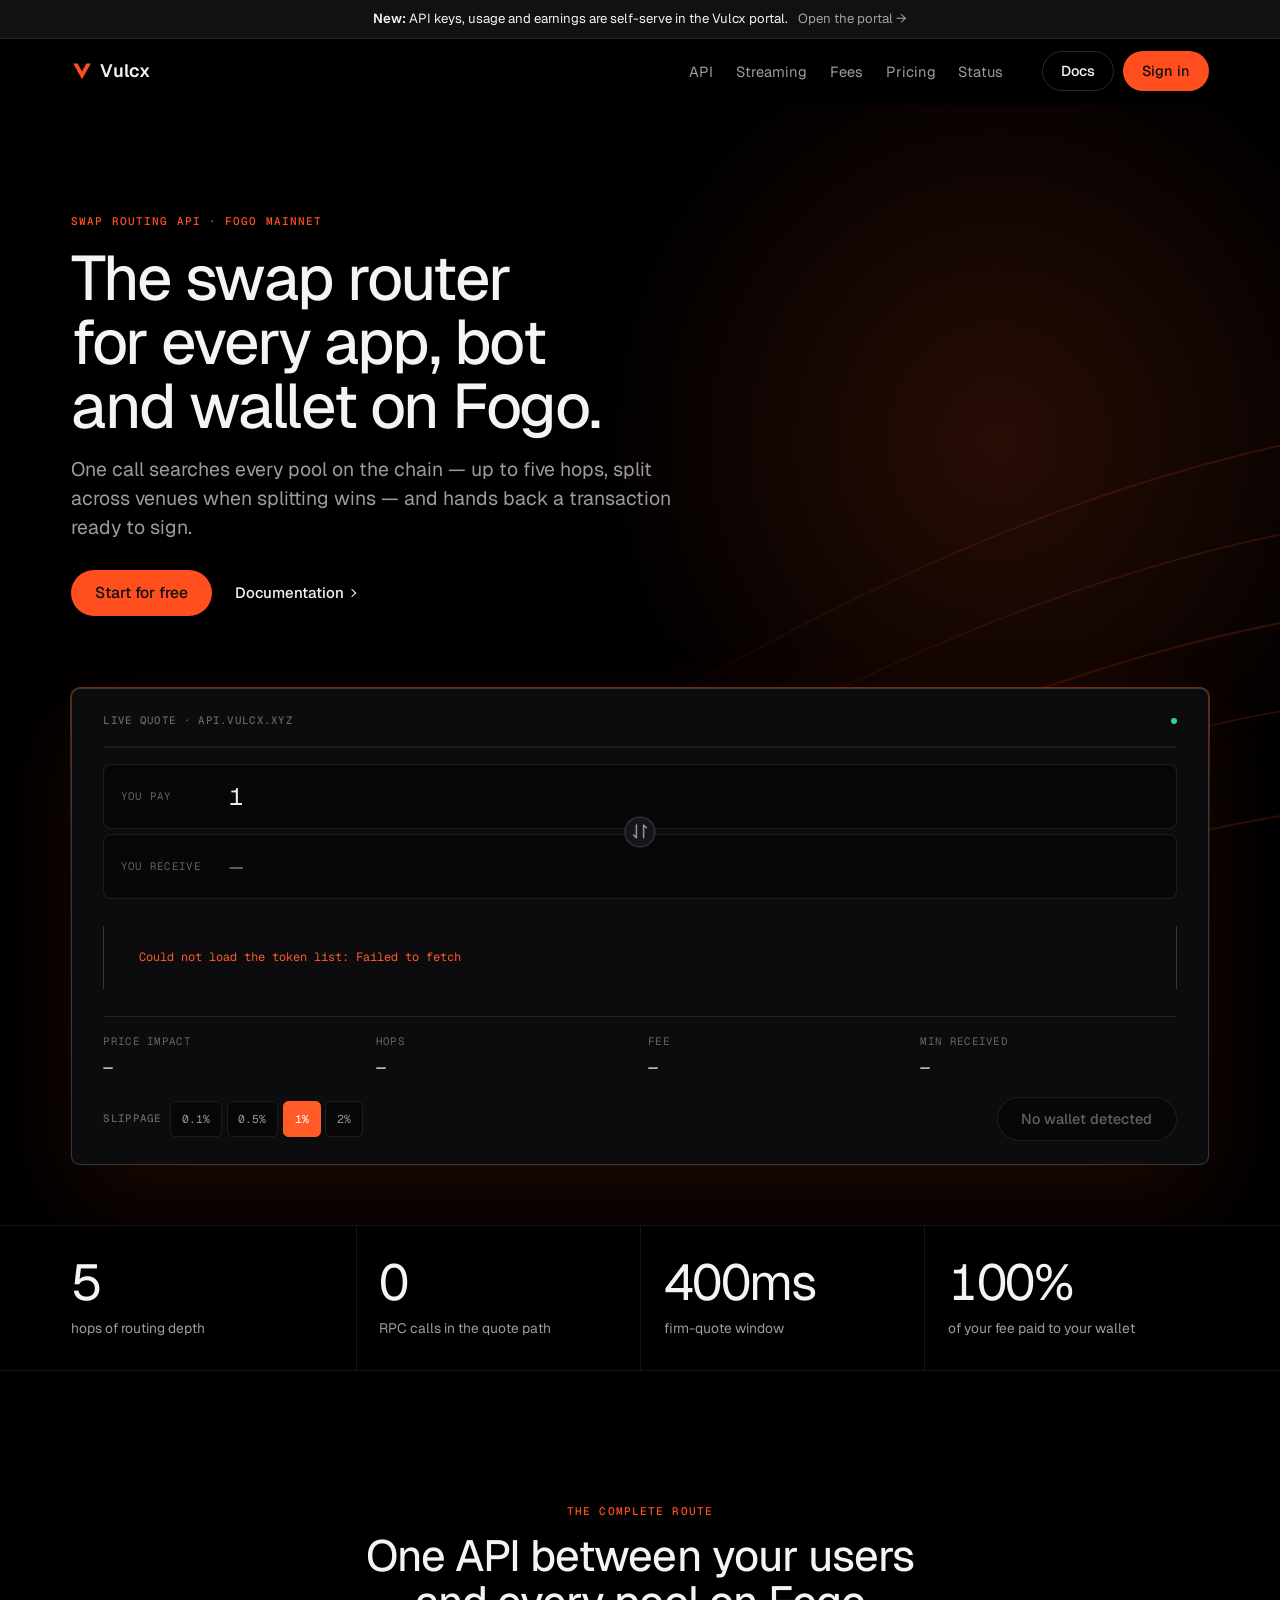
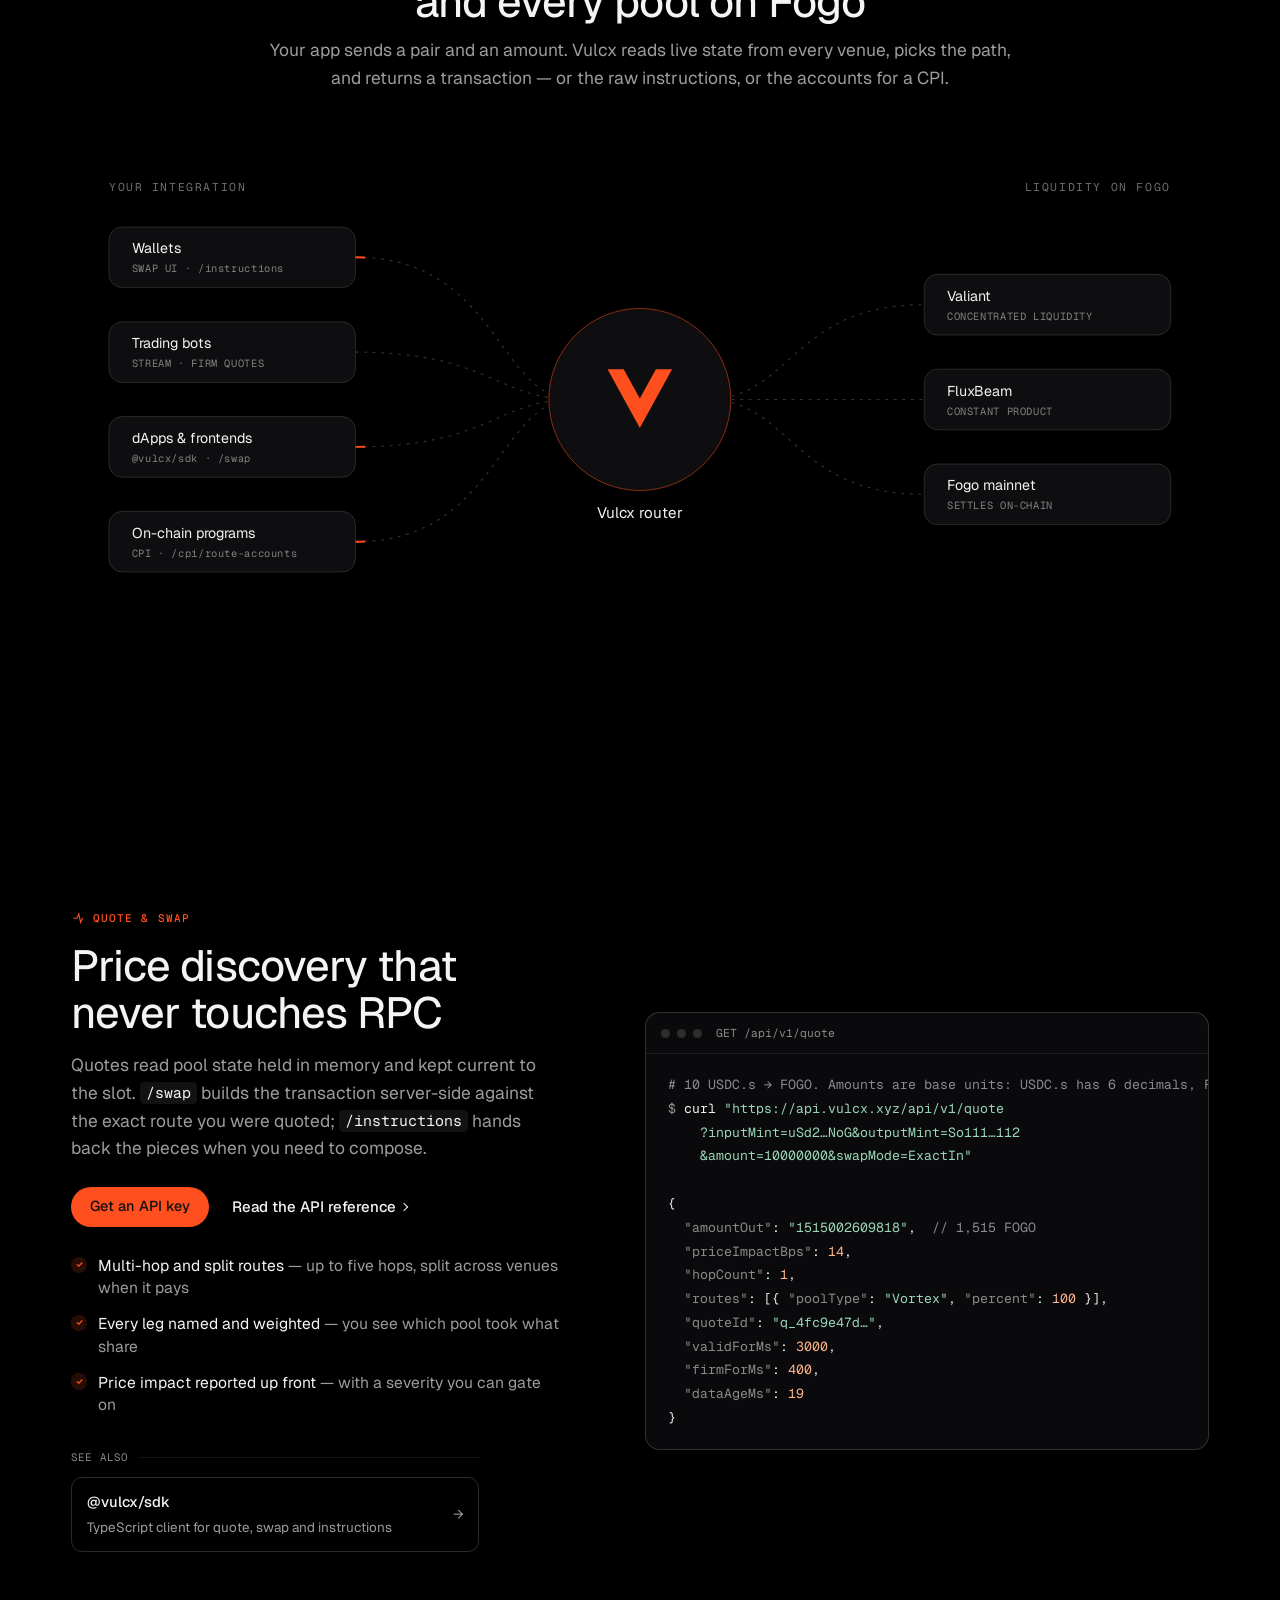
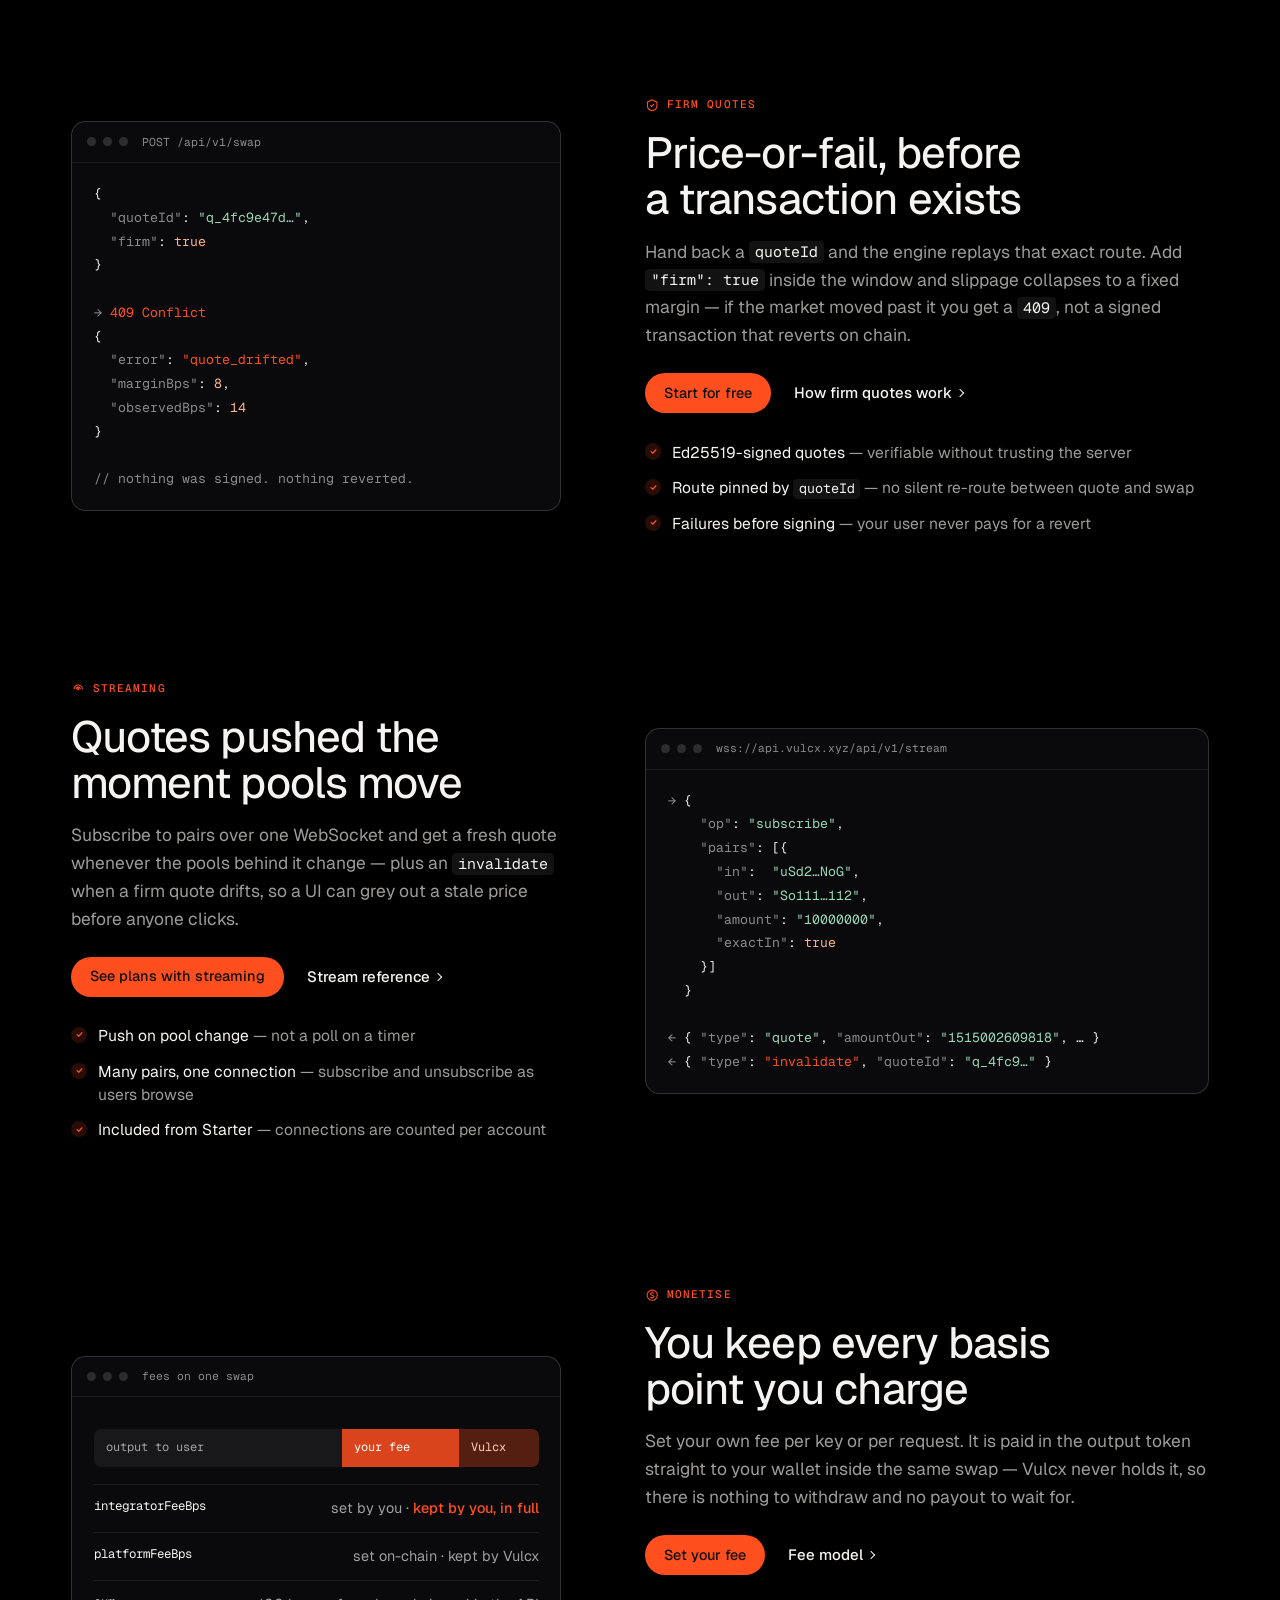
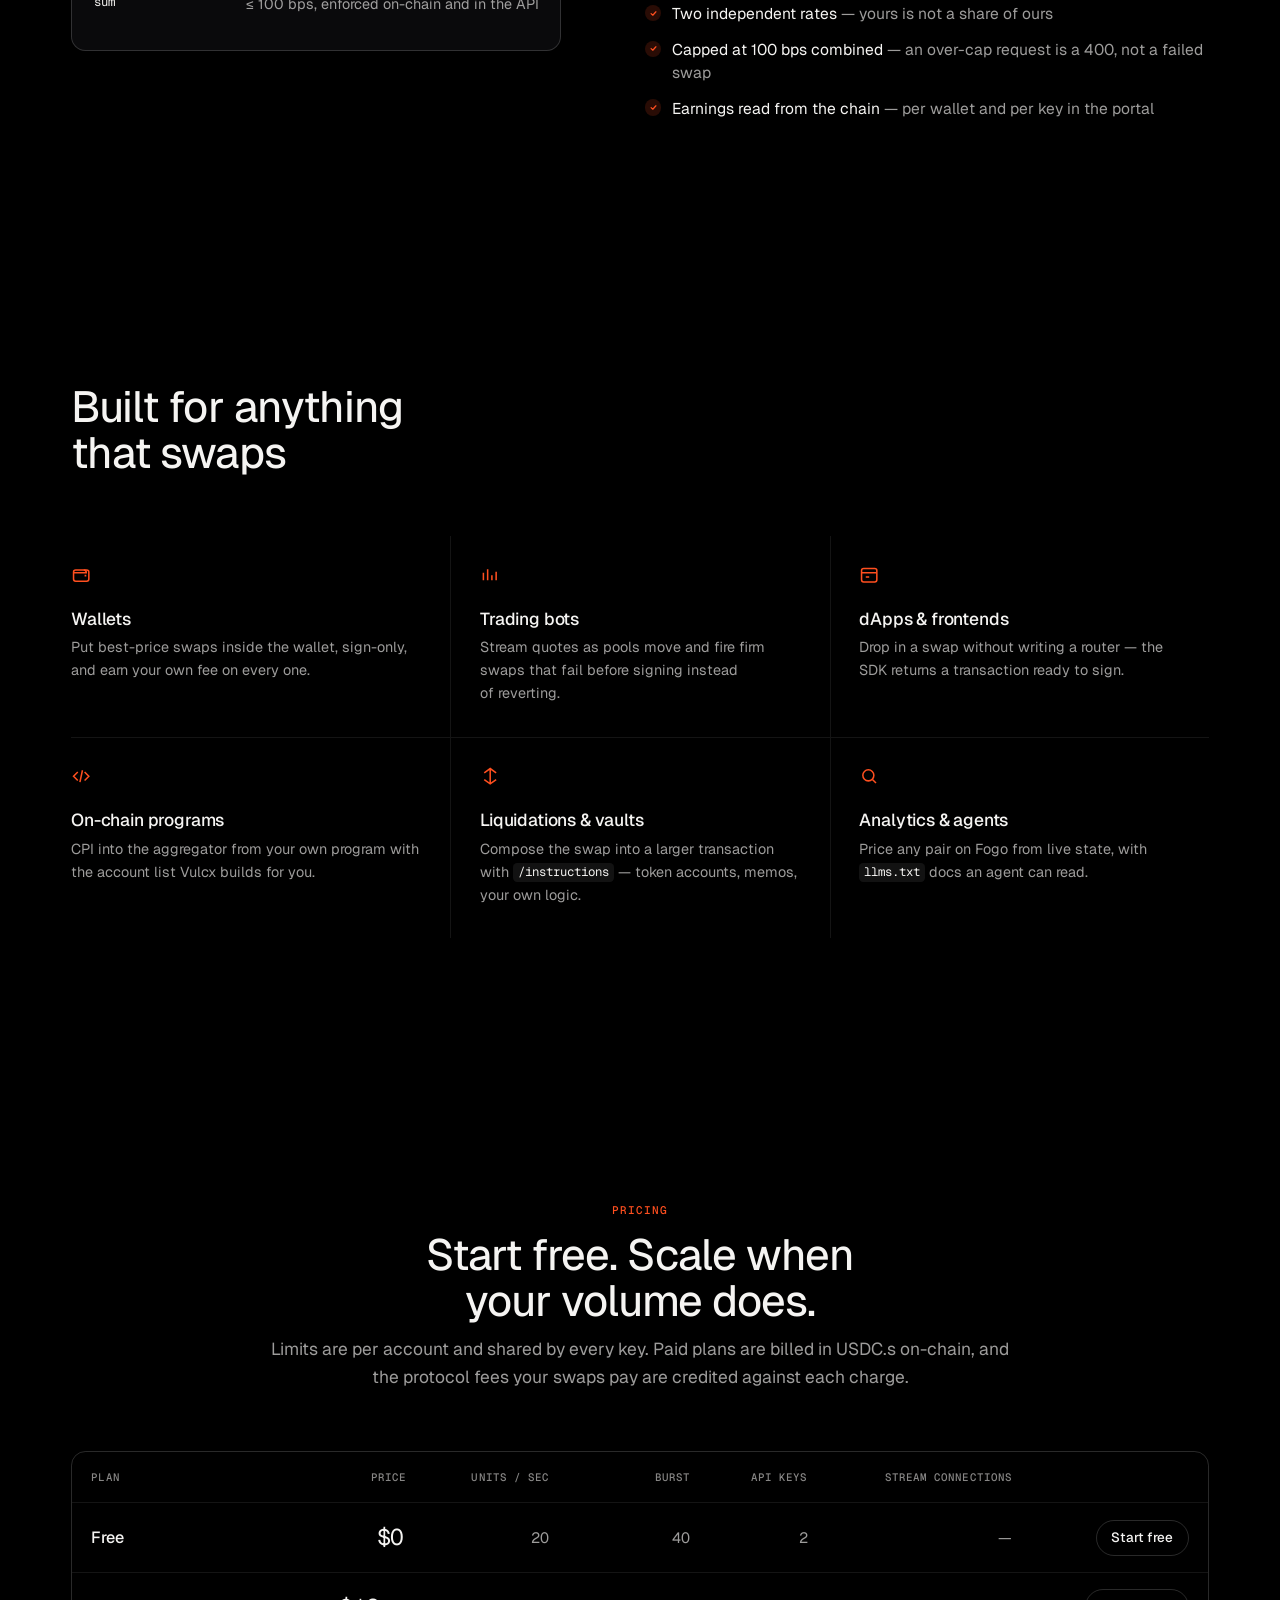
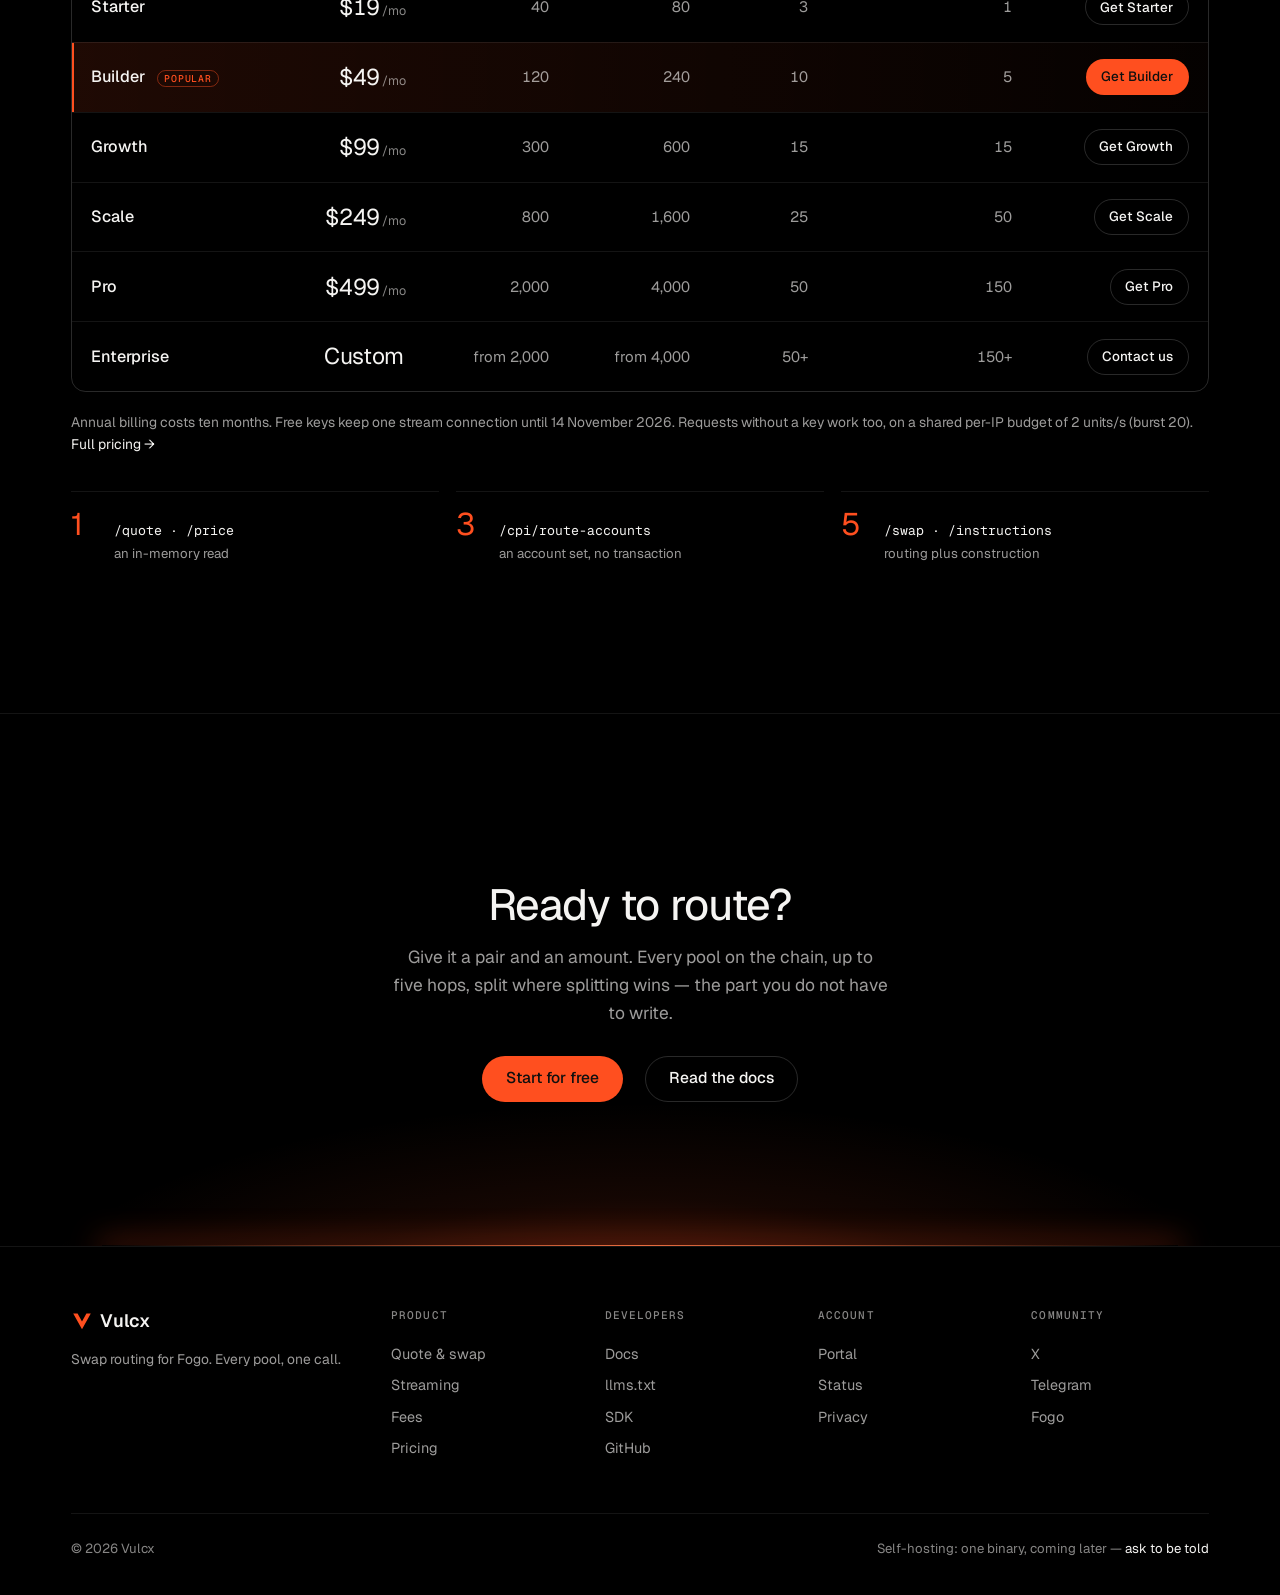
==== commit 9f86d7b2: "Readable contrast, a security contact, and our own 404 The primary call to action was white on ember" ====
--- a/index.html
+++ b/index.html
@@ -62,7 +62,7 @@
     --vx-hairline-firm: rgba(255,255,255,0.16);
     --vx-fg: #f5f4f2;
     --vx-fg-muted: rgba(245,244,242,0.64);
-    --vx-fg-faint: rgba(245,244,242,0.40);
+    --vx-fg-faint: rgba(245,244,242,0.55);
     --vx-fg-invert: #ffffff;
     --vx-ember: #ff4f1f;
     --vx-ember-soft: rgba(255,79,31,0.12);
@@ -109,8 +109,8 @@
   .pill-lg { min-height: 46px; padding: 0 1.9rem; font-size: 1.3rem; }
   .pill-ghost { border-color: var(--vx-hairline-firm); color: var(--vx-fg); }
   .pill-ghost:hover { border-color: rgba(255,255,255,0.5); color: var(--vx-fg); }
-  .pill-ember { background: var(--vx-ember); color: #fff; }
-  .pill-ember:hover { background: #e03e10; color: #fff; }
+  .pill-ember { background: var(--vx-ember); color: #10100f; }
+  .pill-ember:hover { background: #ff6a3d; color: #10100f; }
   .link-arrow { display: inline-flex; align-items: center; gap: 0.45rem; font-size: 1.25rem; font-weight: 500; color: var(--vx-fg); }
   .link-arrow::after { content: ""; width: 0.5rem; height: 0.5rem; border-top: 1.5px solid currentColor;
                        border-right: 1.5px solid currentColor; transform: rotate(45deg); transition: transform var(--vx-dur) var(--vx-ease); }
@@ -121,8 +121,8 @@
          padding: 0 1.7rem; border-radius: 999px; border: 1px solid transparent; font-family: var(--vx-font-ui);
          font-size: 1.2rem; font-weight: 500; cursor: pointer; white-space: nowrap;
          transition: background-color var(--vx-dur) var(--vx-ease), color var(--vx-dur) var(--vx-ease); }
-  .btn-primary { background: var(--vx-ember); color: #fff; }
-  .btn-primary:hover { background: #e03e10; color: #fff; }
+  .btn-primary { background: var(--vx-ember); color: #10100f; }
+  .btn-primary:hover { background: #ff6a3d; color: #10100f; }
   .btn-ghost { border-color: var(--vx-hairline-firm); color: var(--vx-fg); }
 
   /* ---- announcement + nav ---- */
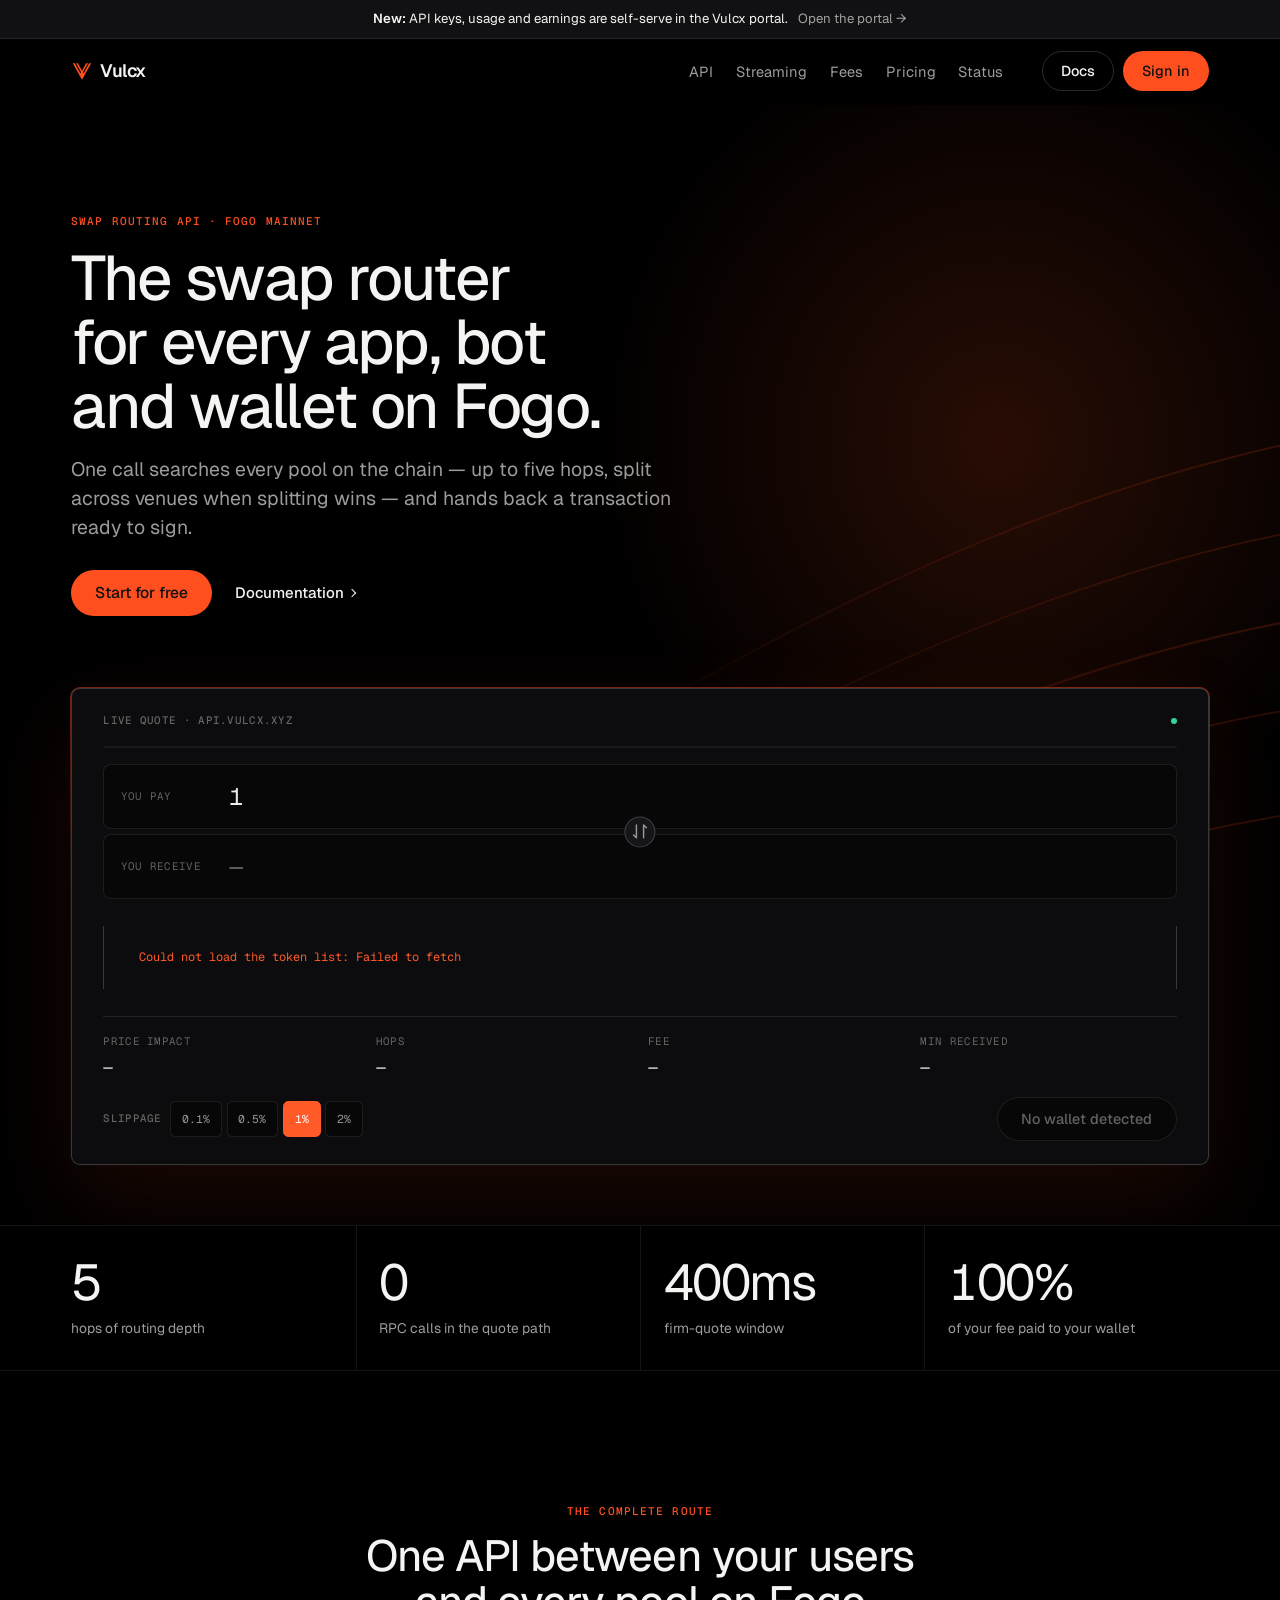
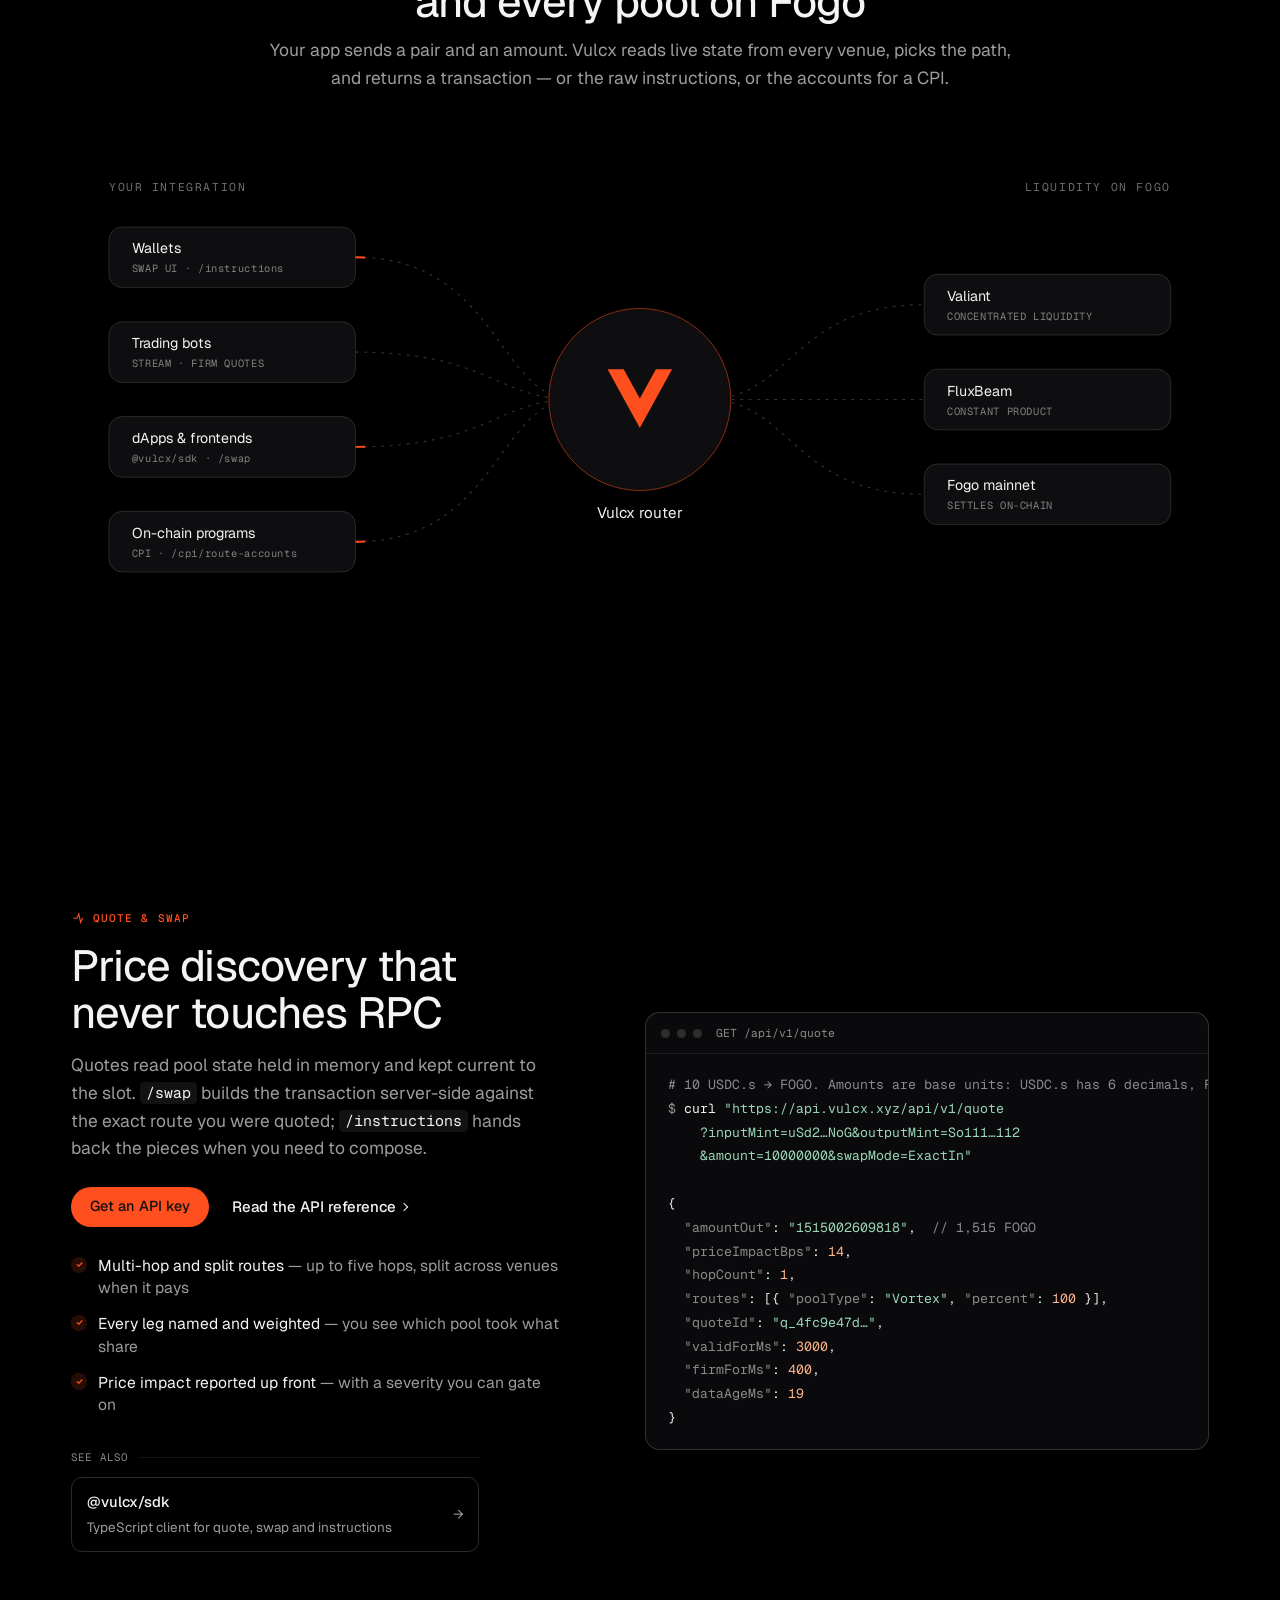
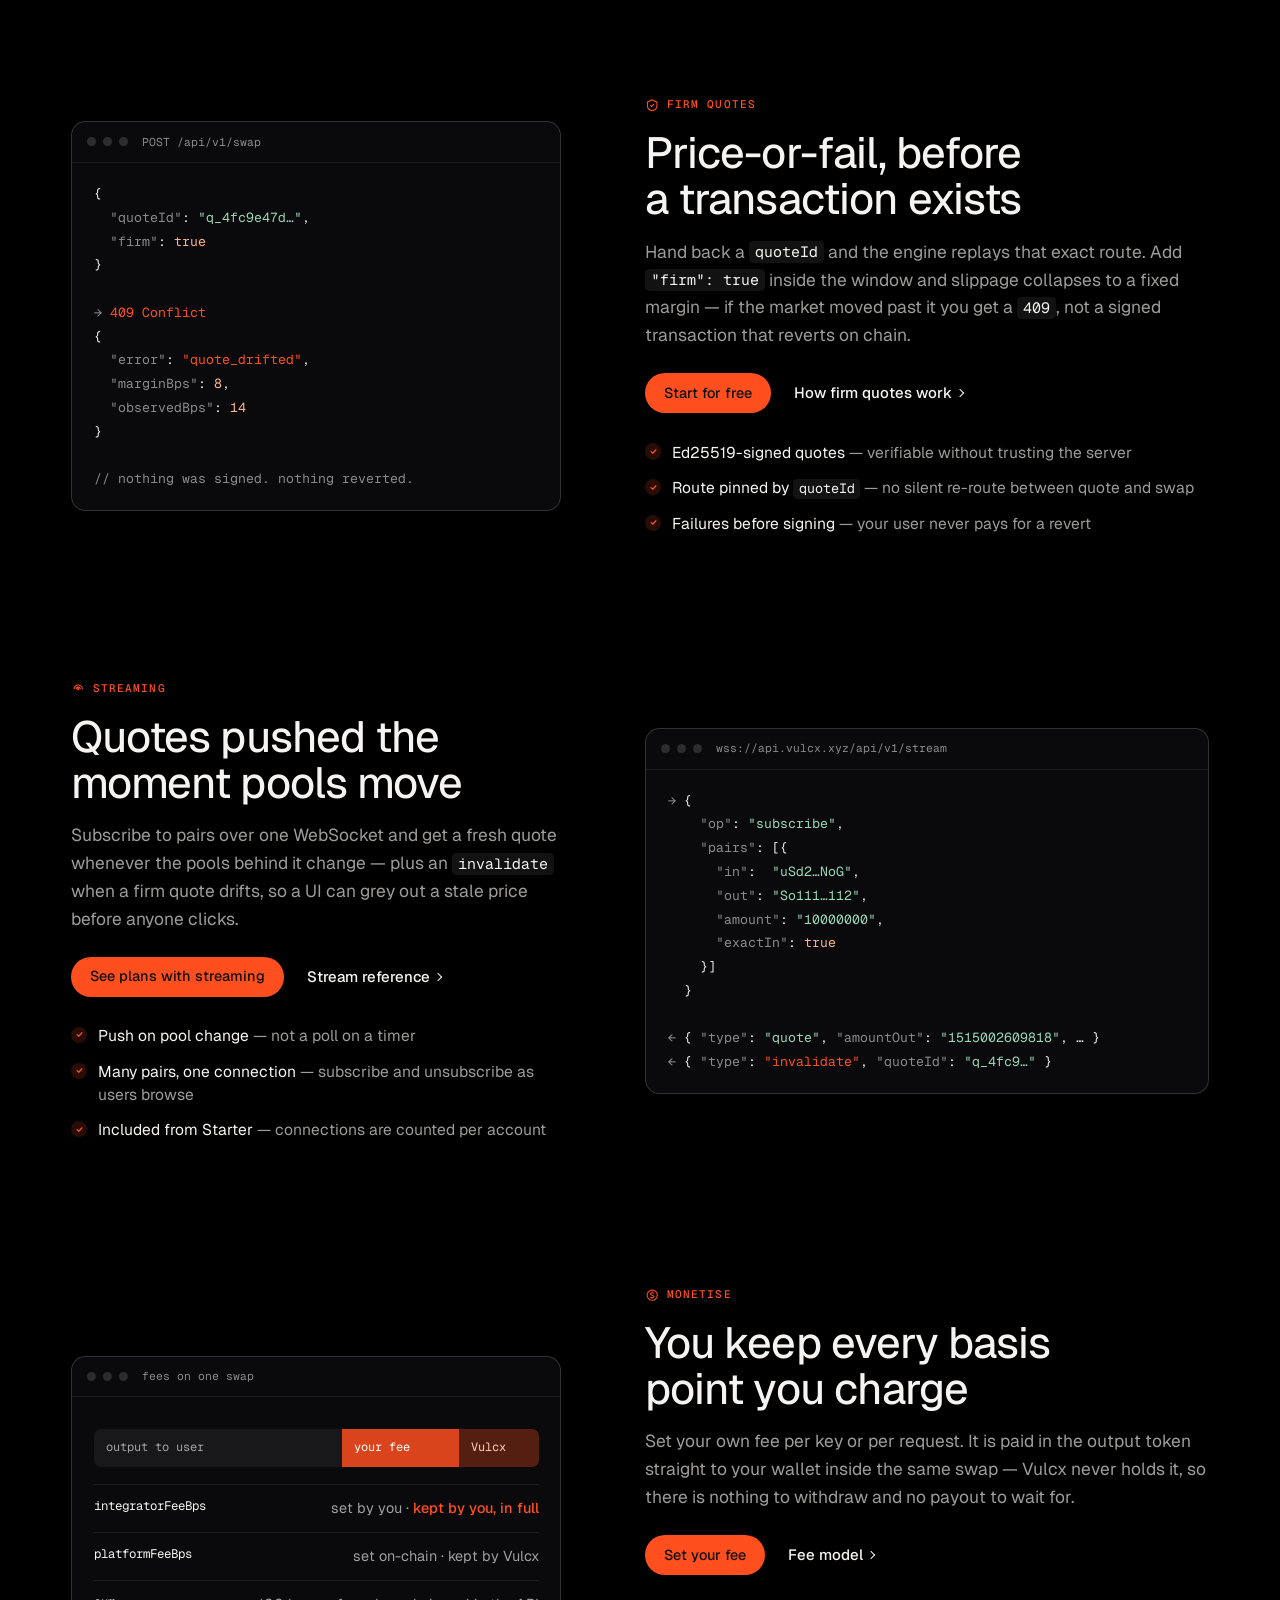
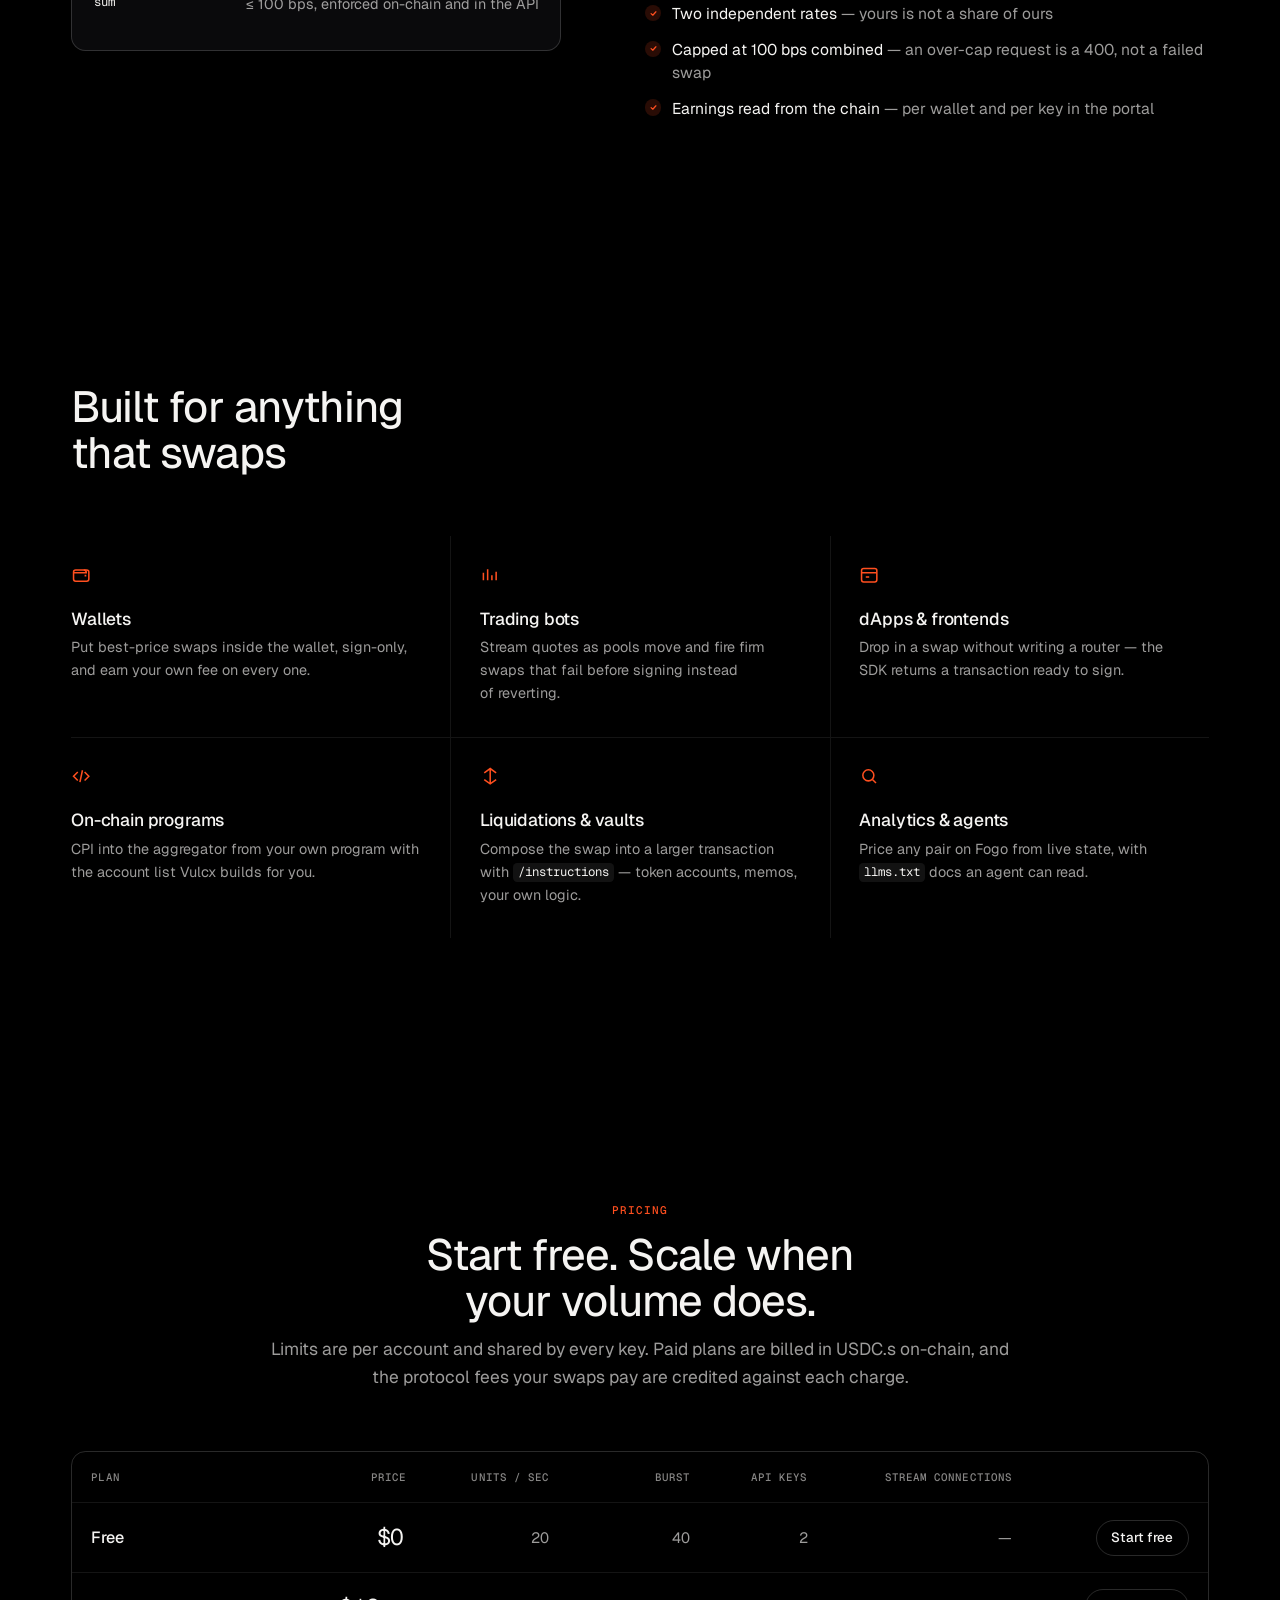
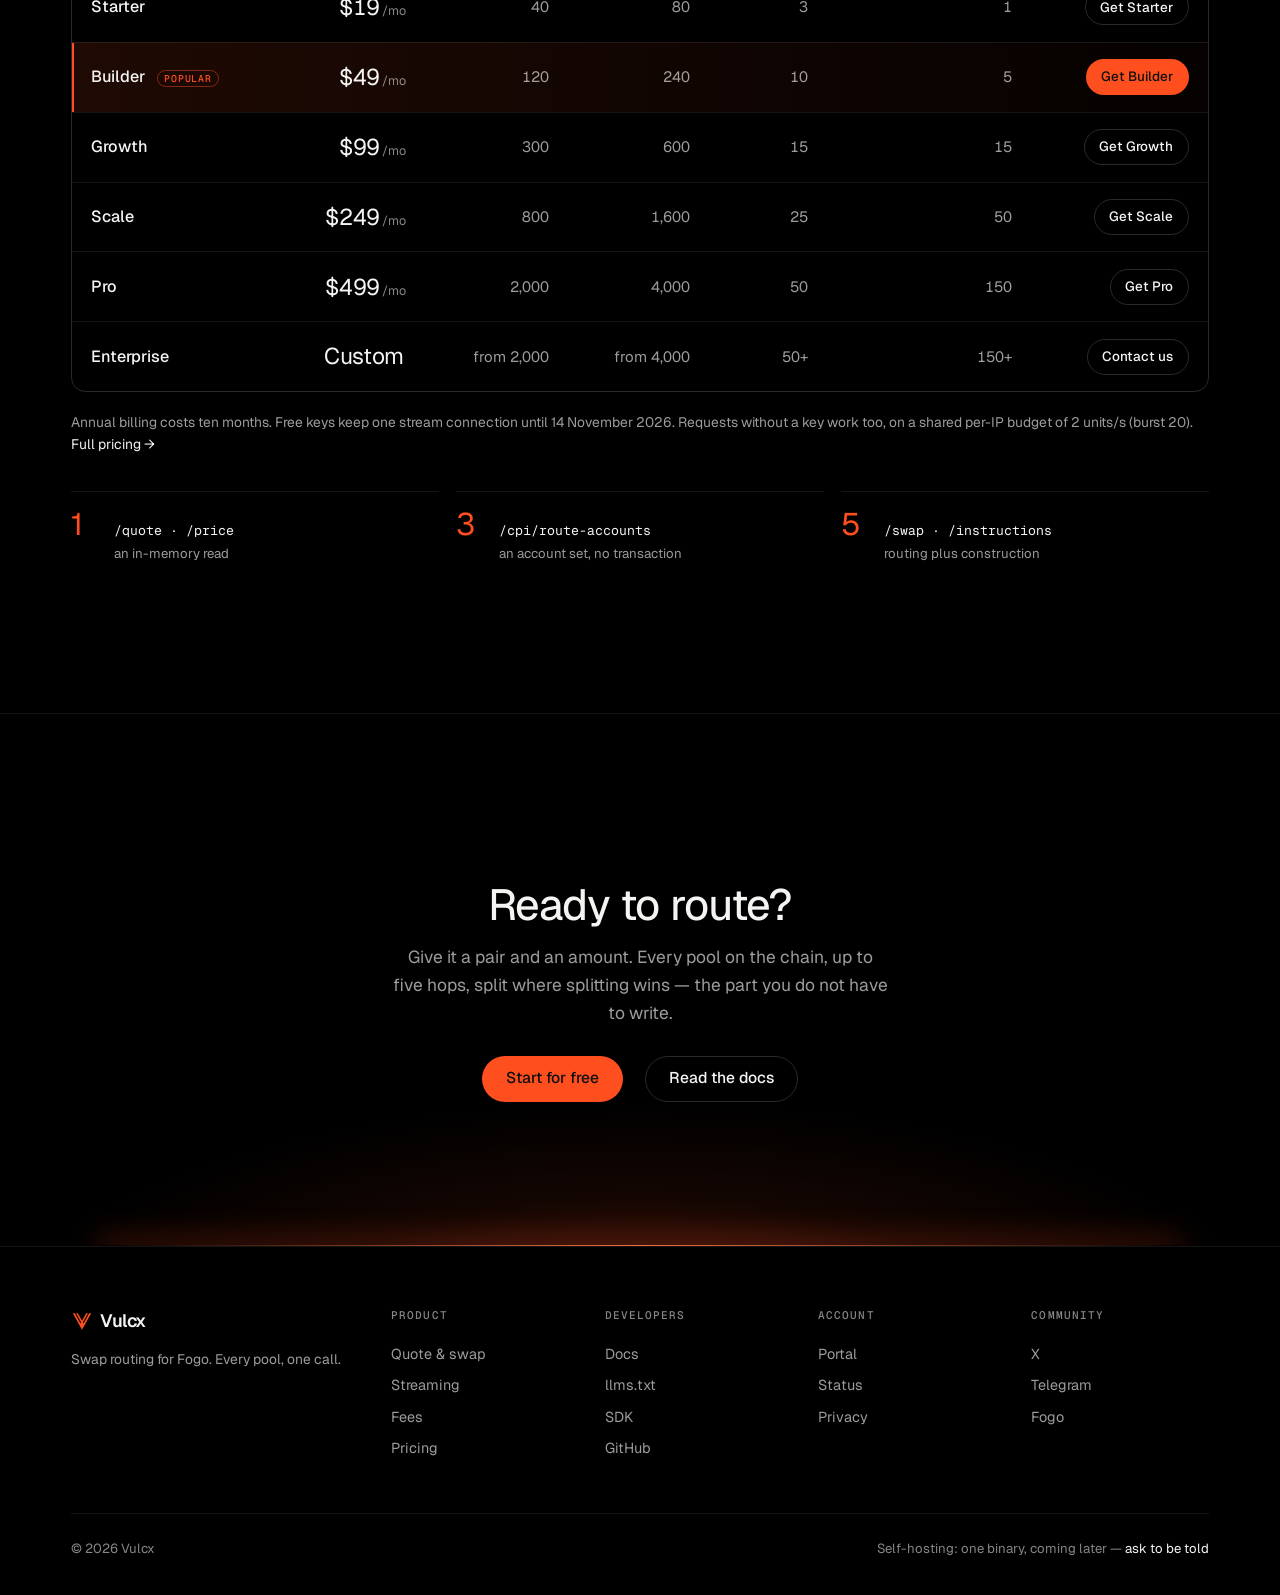
==== commit d9e77ec9: "Brand: one mark (V with merging lanes) generated into every icon, avatar, OG card and logo brand/bui" ====
--- a/index.html
+++ b/index.html
@@ -17,6 +17,7 @@
 <link rel="canonical" href="https://vulcx.xyz/">
 
 <link rel="icon" href="/favicon.ico" sizes="any">
+<link rel="icon" href="/favicon.svg" type="image/svg+xml">
 <link rel="icon" href="/assets/icon-512.png" type="image/png" sizes="512x512">
 <link rel="apple-touch-icon" href="/assets/apple-touch-icon.png">
 <meta name="theme-color" content="#000000">
@@ -28,7 +29,7 @@
 <meta property="og:url" content="https://vulcx.xyz/">
 <meta property="og:title" content="Vulcx — Swap routing for Fogo">
 <meta property="og:description" content="Give Vulcx a token pair and an amount. It searches every pool on Fogo — up to five hops, splitting when that wins — and returns a signable transaction.">
-<meta property="og:image" content="https://vulcx.xyz/assets/og.png?v=2">
+<meta property="og:image" content="https://vulcx.xyz/assets/og.png?v=3">
 <meta property="og:image:width" content="1200">
 <meta property="og:image:height" content="630">
 <meta property="og:image:alt" content="Vulcx — the swap router for every app, bot and wallet on Fogo.">
@@ -38,7 +39,7 @@
 <meta name="twitter:creator" content="@vulcx_xyz">
 <meta name="twitter:title" content="Vulcx — Swap routing for Fogo">
 <meta name="twitter:description" content="Give Vulcx a token pair and an amount. It searches every pool on Fogo — up to five hops, splitting when that wins — and returns a signable transaction.">
-<meta name="twitter:image" content="https://vulcx.xyz/assets/og.png?v=2">
+<meta name="twitter:image" content="https://vulcx.xyz/assets/og.png?v=3">
 
 <link rel="preconnect" href="https://fonts.googleapis.com">
 <link rel="preconnect" href="https://fonts.gstatic.com" crossorigin>
@@ -136,7 +137,7 @@
   .nav.scrolled { border-bottom-color: var(--vx-hairline); }
   .nav-in { display: flex; align-items: center; justify-content: space-between; gap: var(--vx-space-4); height: 5.4rem; }
   .brand { display: flex; align-items: center; gap: 0.6rem; color: var(--vx-fg); }
-  .brand span { font-family: var(--vx-font-display); font-size: 1.5rem; font-weight: 600; letter-spacing: 0.02em; }
+  .brand span { font-family: var(--vx-font-display); font-size: 1.5rem; font-weight: 600; letter-spacing: -0.03em; }
   .brand:hover { color: var(--vx-fg); }
   .nav-links { display: flex; align-items: center; gap: var(--vx-space-4); margin-left: auto; }
   .nav-links a { font-size: 1.22rem; color: var(--vx-fg-muted); }
@@ -609,8 +610,8 @@
 <nav class="nav" id="nav">
   <div class="shell nav-in">
     <a class="brand" href="/">
-      <svg width="22" height="22" viewBox="0 0 24 24" fill="none" aria-hidden="true">
-        <path fill="#FF4F1F" d="M2.4 3.8 12 21.1 21.6 3.8h-4.8L12 12.5 7.2 3.8Z"/>
+      <svg width="22" height="22" viewBox="0 0 48 48" aria-hidden="true">
+        <path fill="#FF4F1F" fill-rule="evenodd" d="M4 7h11l9 16.2L33 7h11L24 43ZM8.4 7h2.6l11 19.8-1.4 2.4ZM39.6 7H37L26 26.8l1.4 2.4Z"/>
       </svg>
       <span>Vulcx</span>
     </a>
@@ -975,7 +976,9 @@
     <div class="foot-grid">
       <div class="foot-brand">
         <a class="brand" href="/">
-          <svg width="22" height="22" viewBox="0 0 24 24" fill="none" aria-hidden="true"><path fill="#FF4F1F" d="M2.4 3.8 12 21.1 21.6 3.8h-4.8L12 12.5 7.2 3.8Z"/></svg>
+          <svg width="22" height="22" viewBox="0 0 48 48" aria-hidden="true">
+        <path fill="#FF4F1F" fill-rule="evenodd" d="M4 7h11l9 16.2L33 7h11L24 43ZM8.4 7h2.6l11 19.8-1.4 2.4ZM39.6 7H37L26 26.8l1.4 2.4Z"/>
+      </svg>
           <span>Vulcx</span>
         </a>
         <p>Swap routing for Fogo. Every pool, one call.</p>
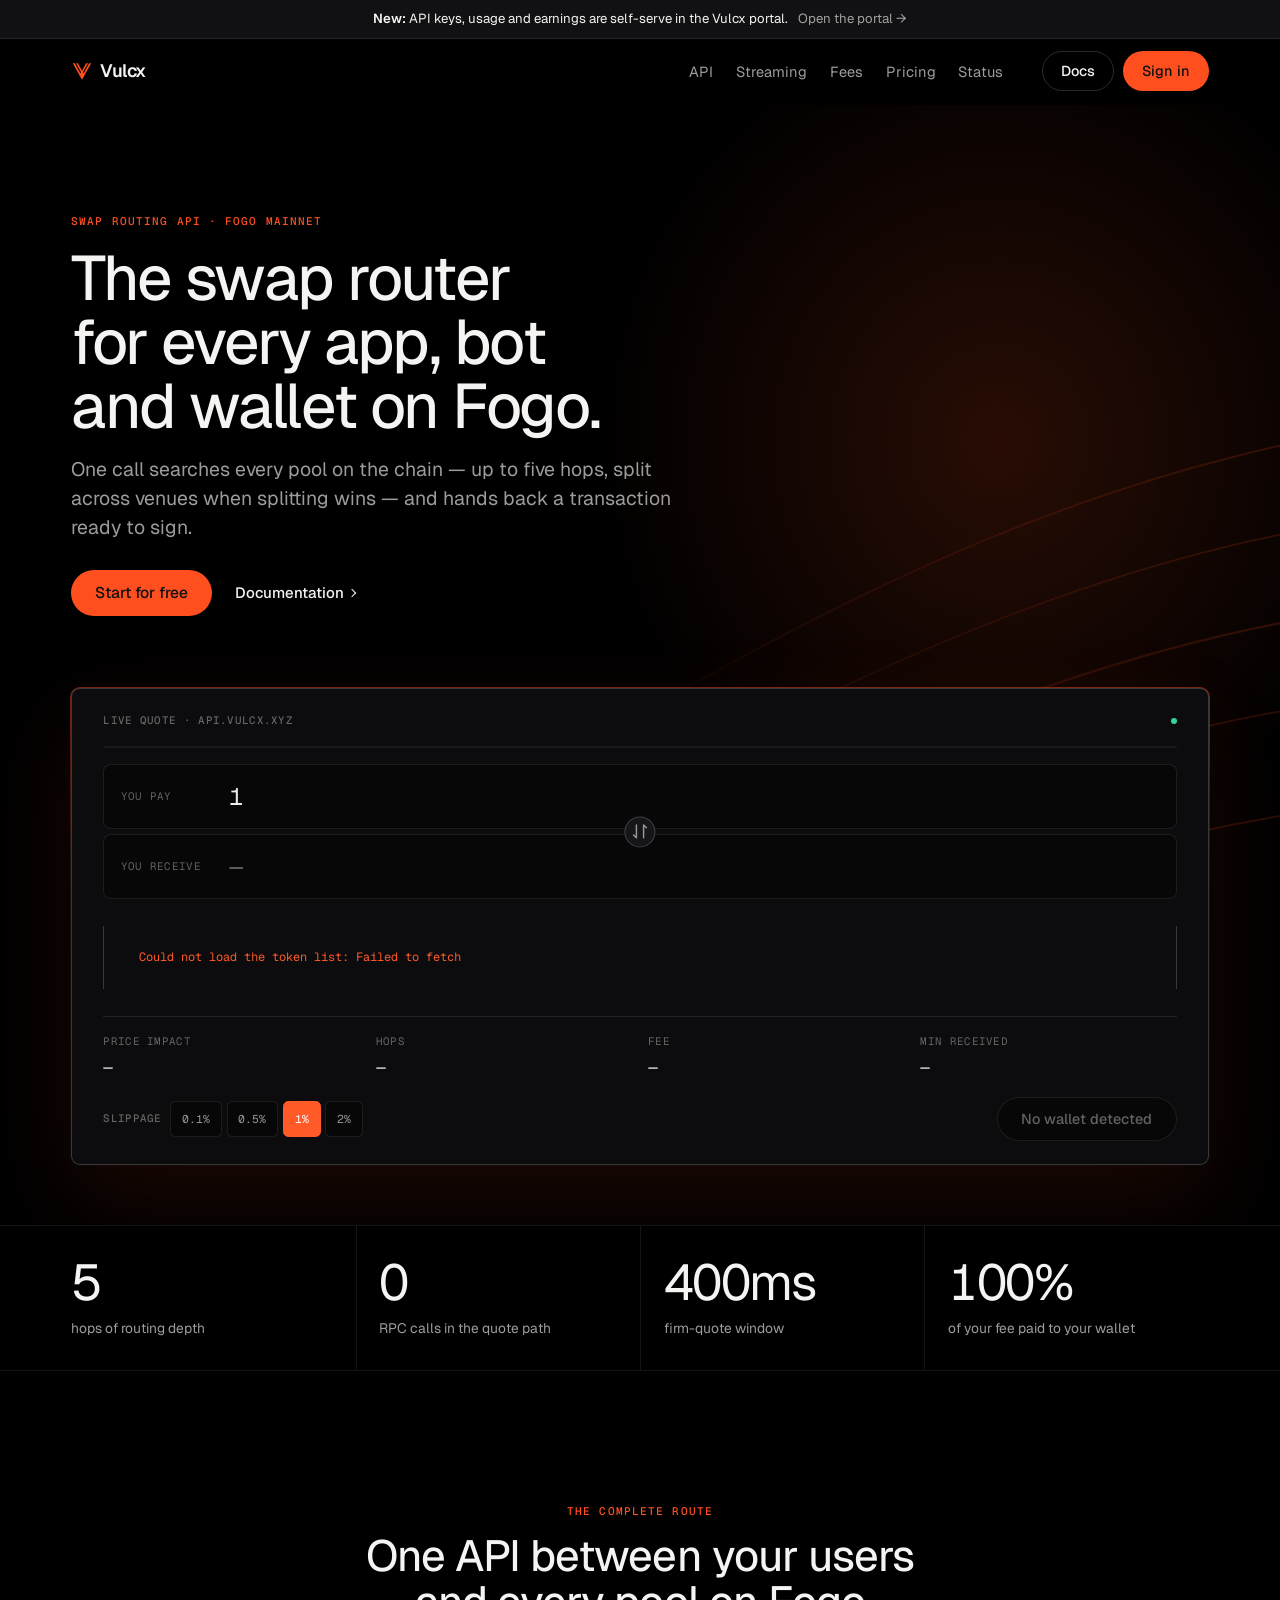
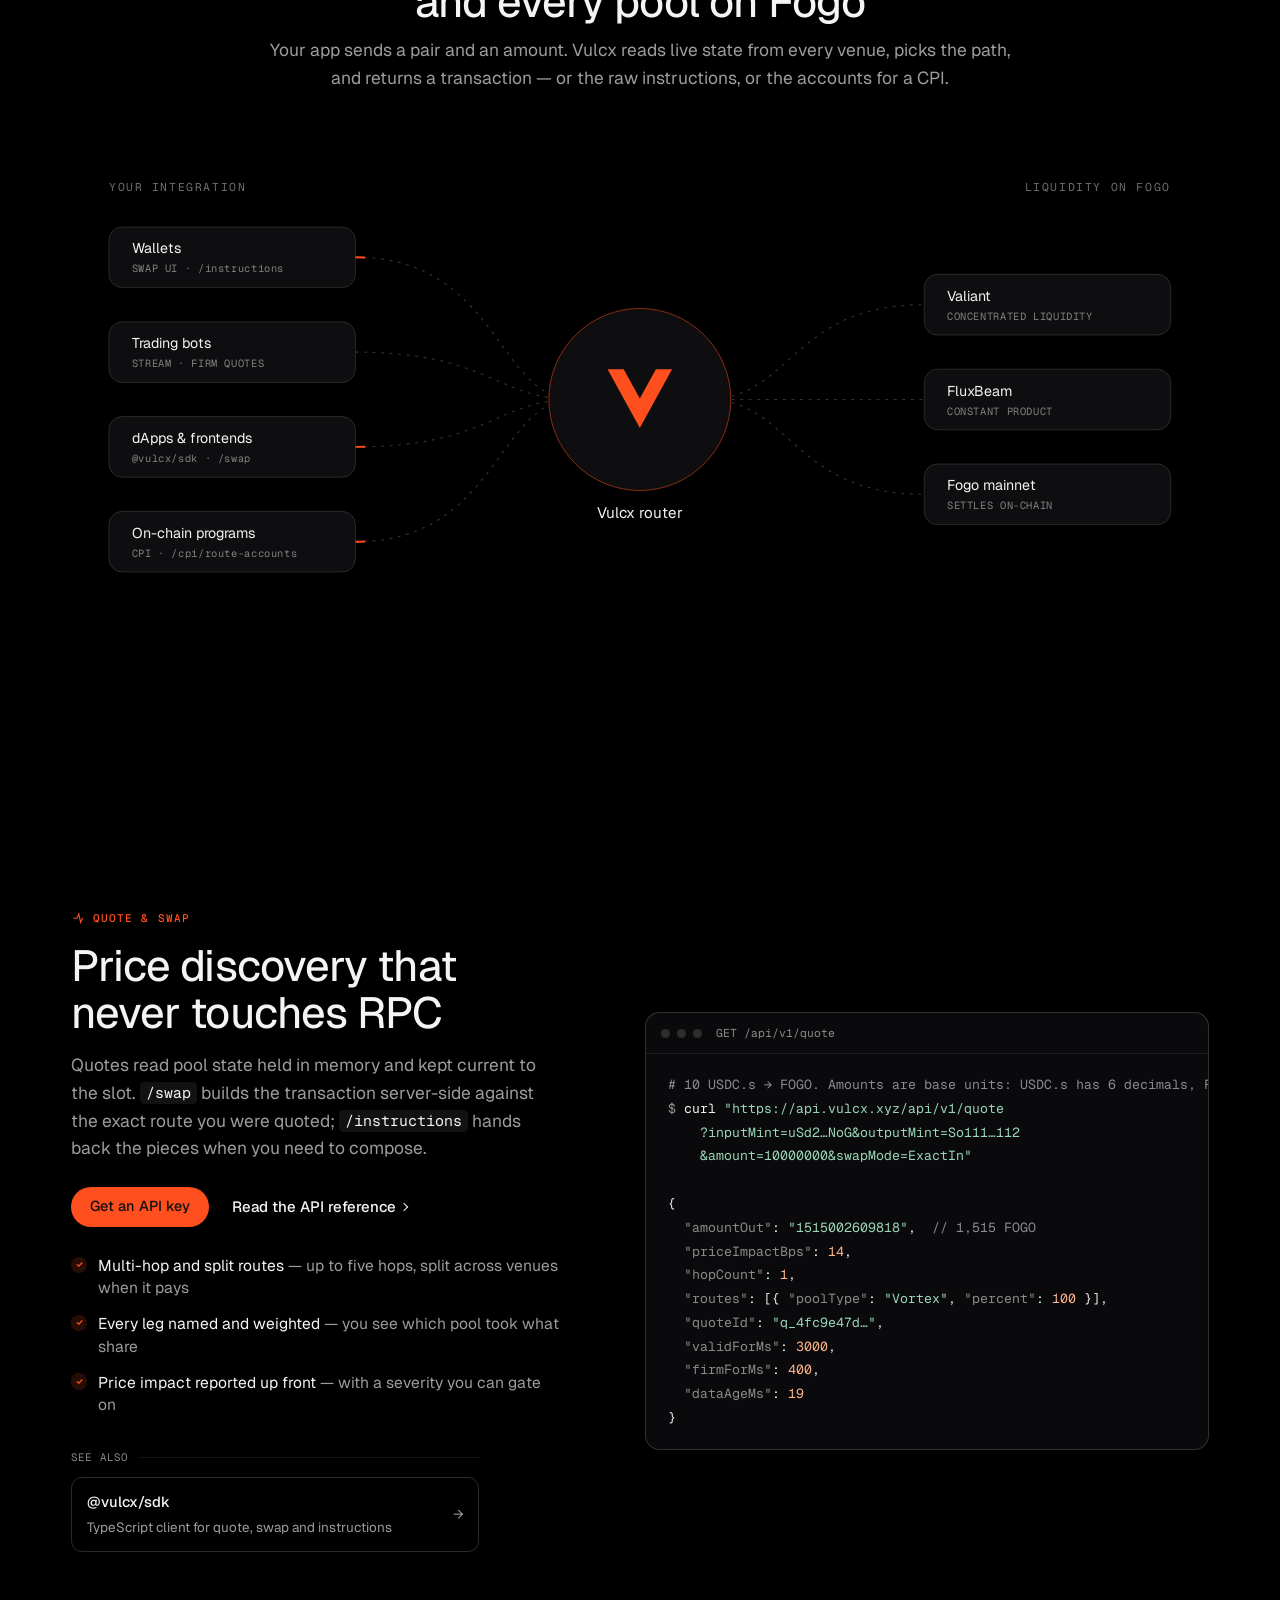
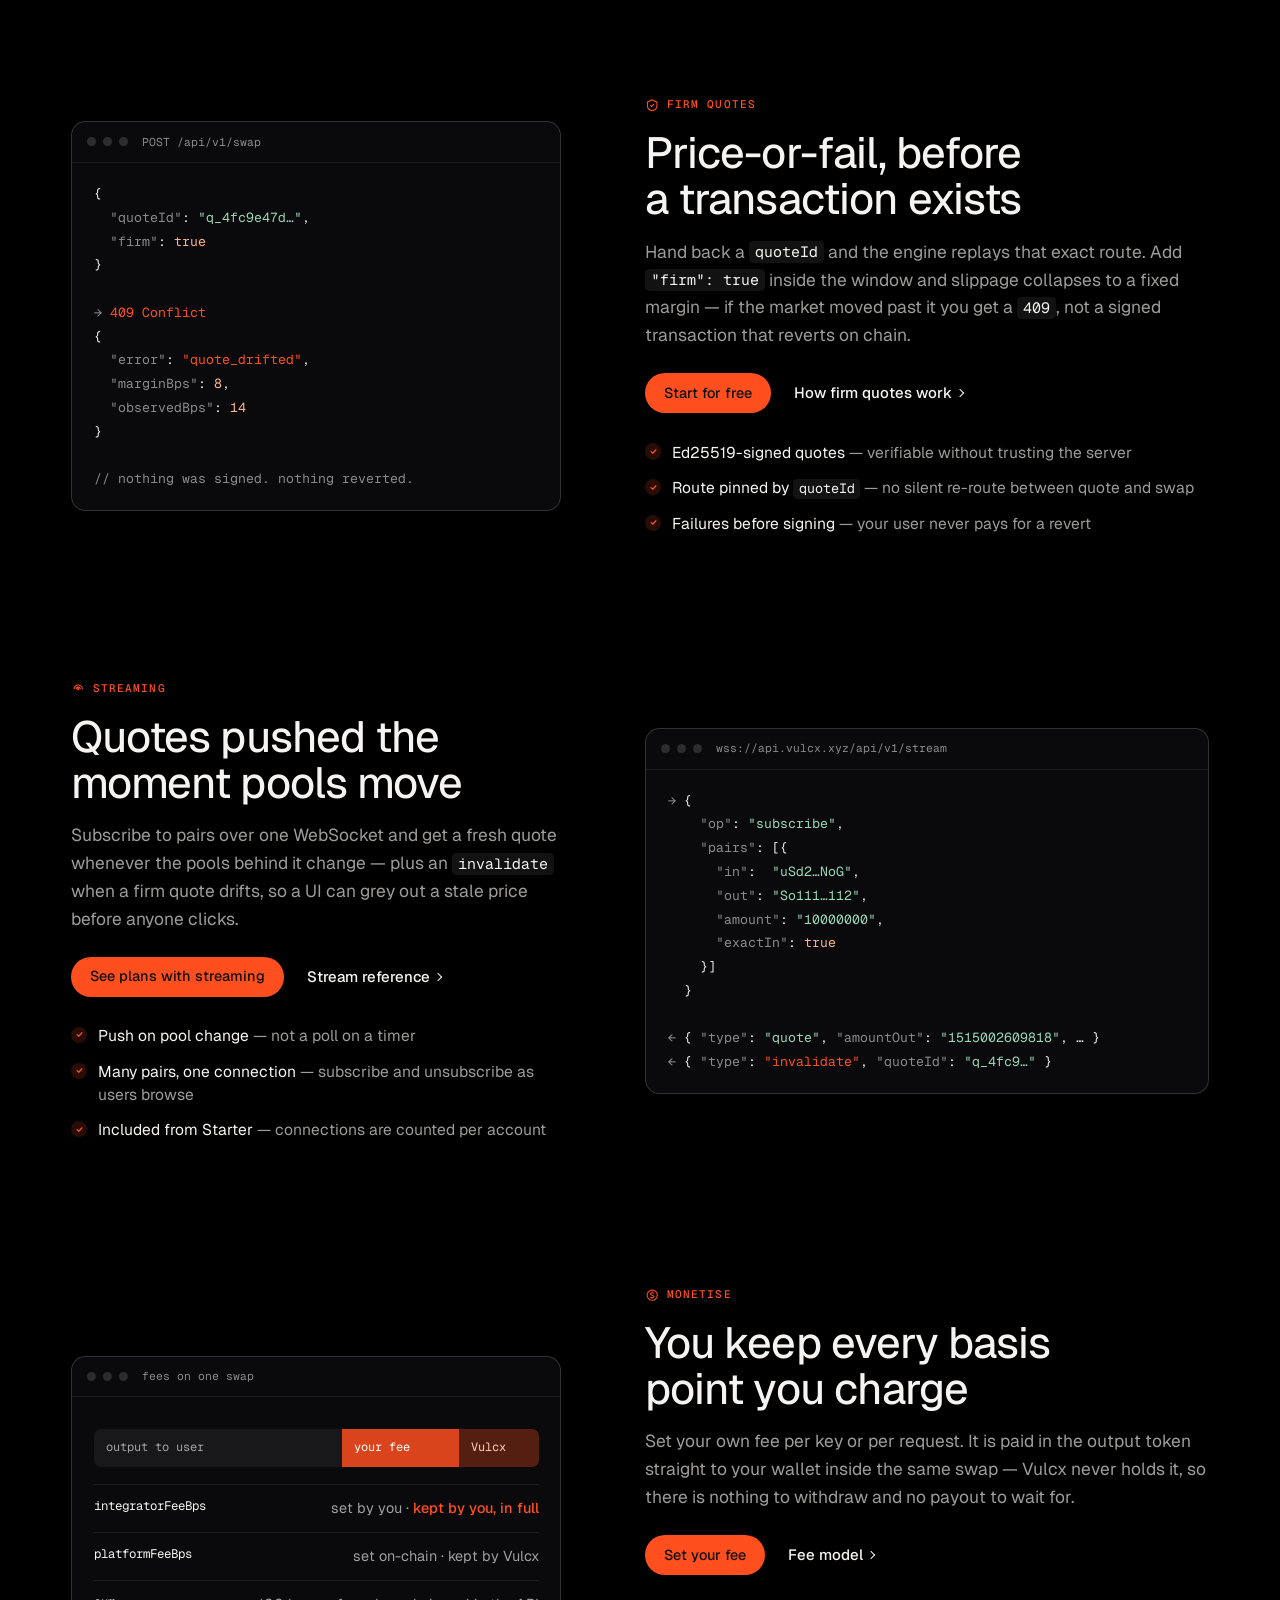
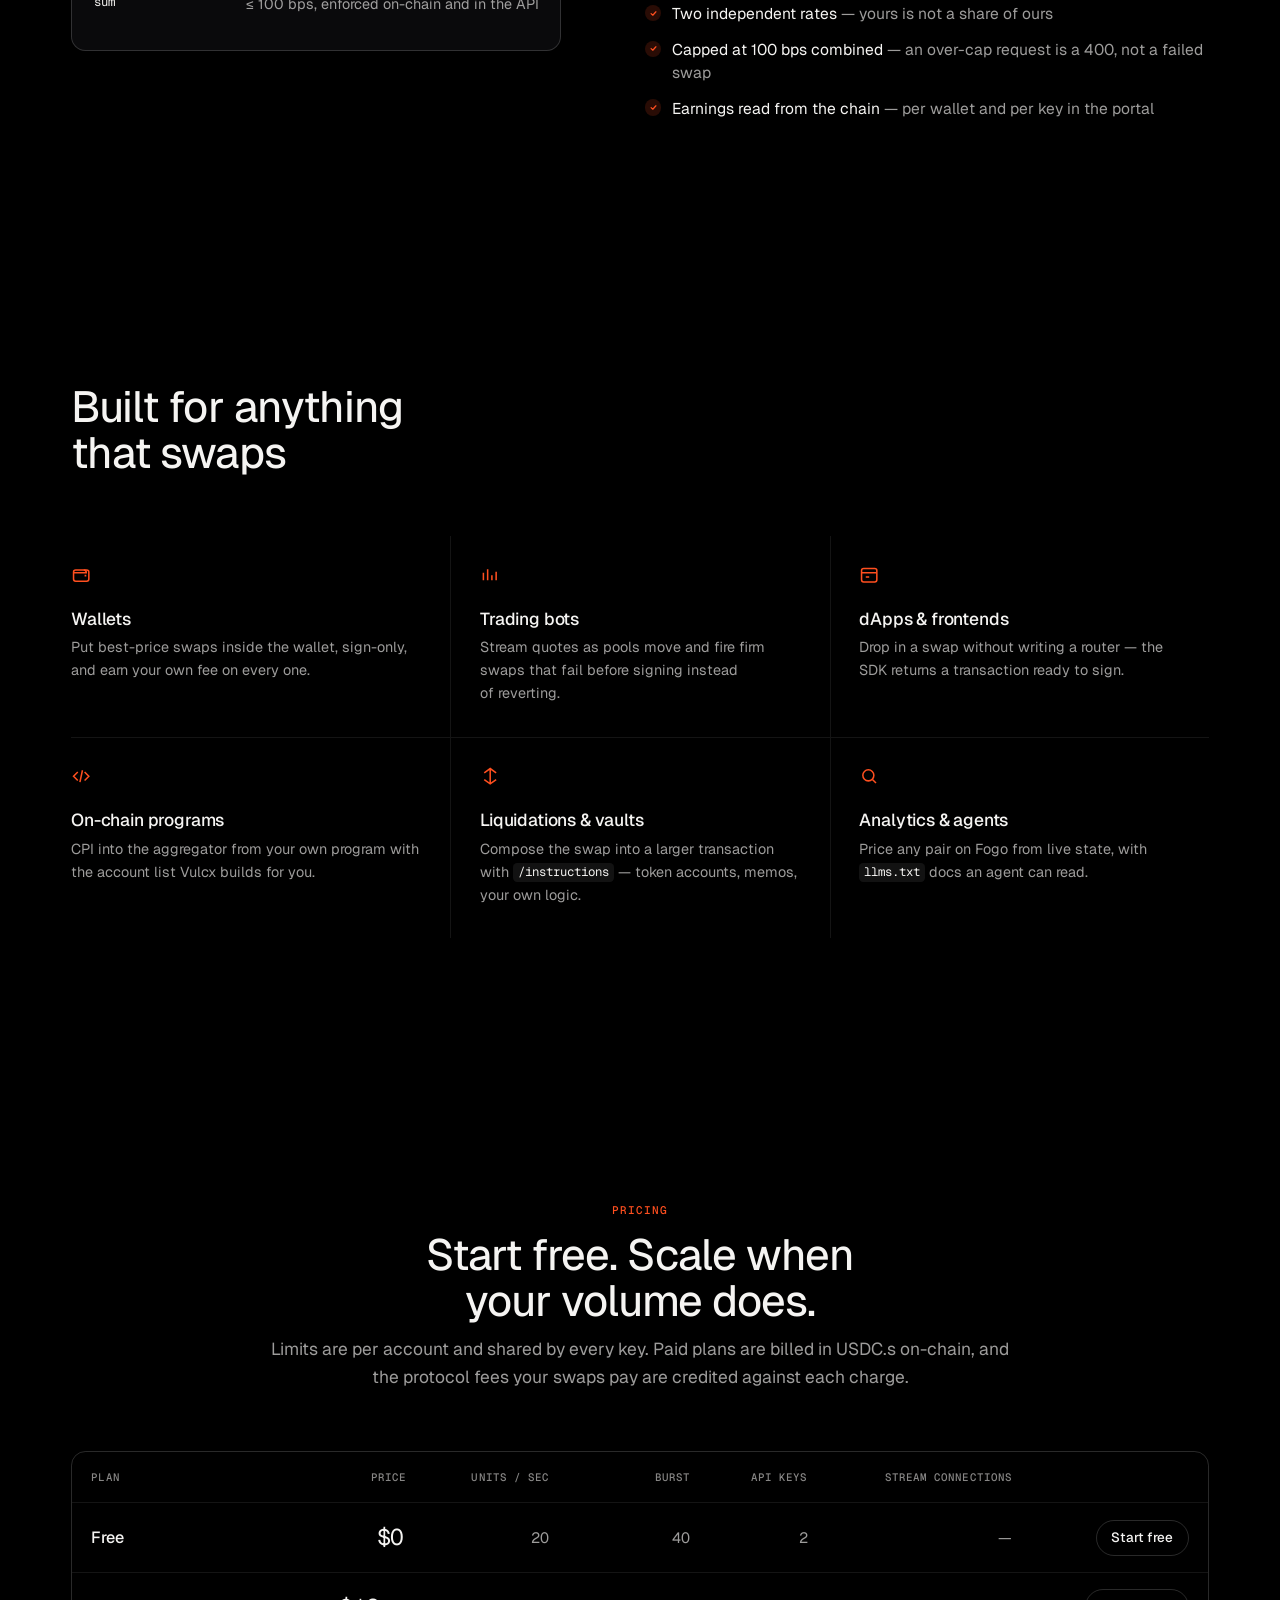
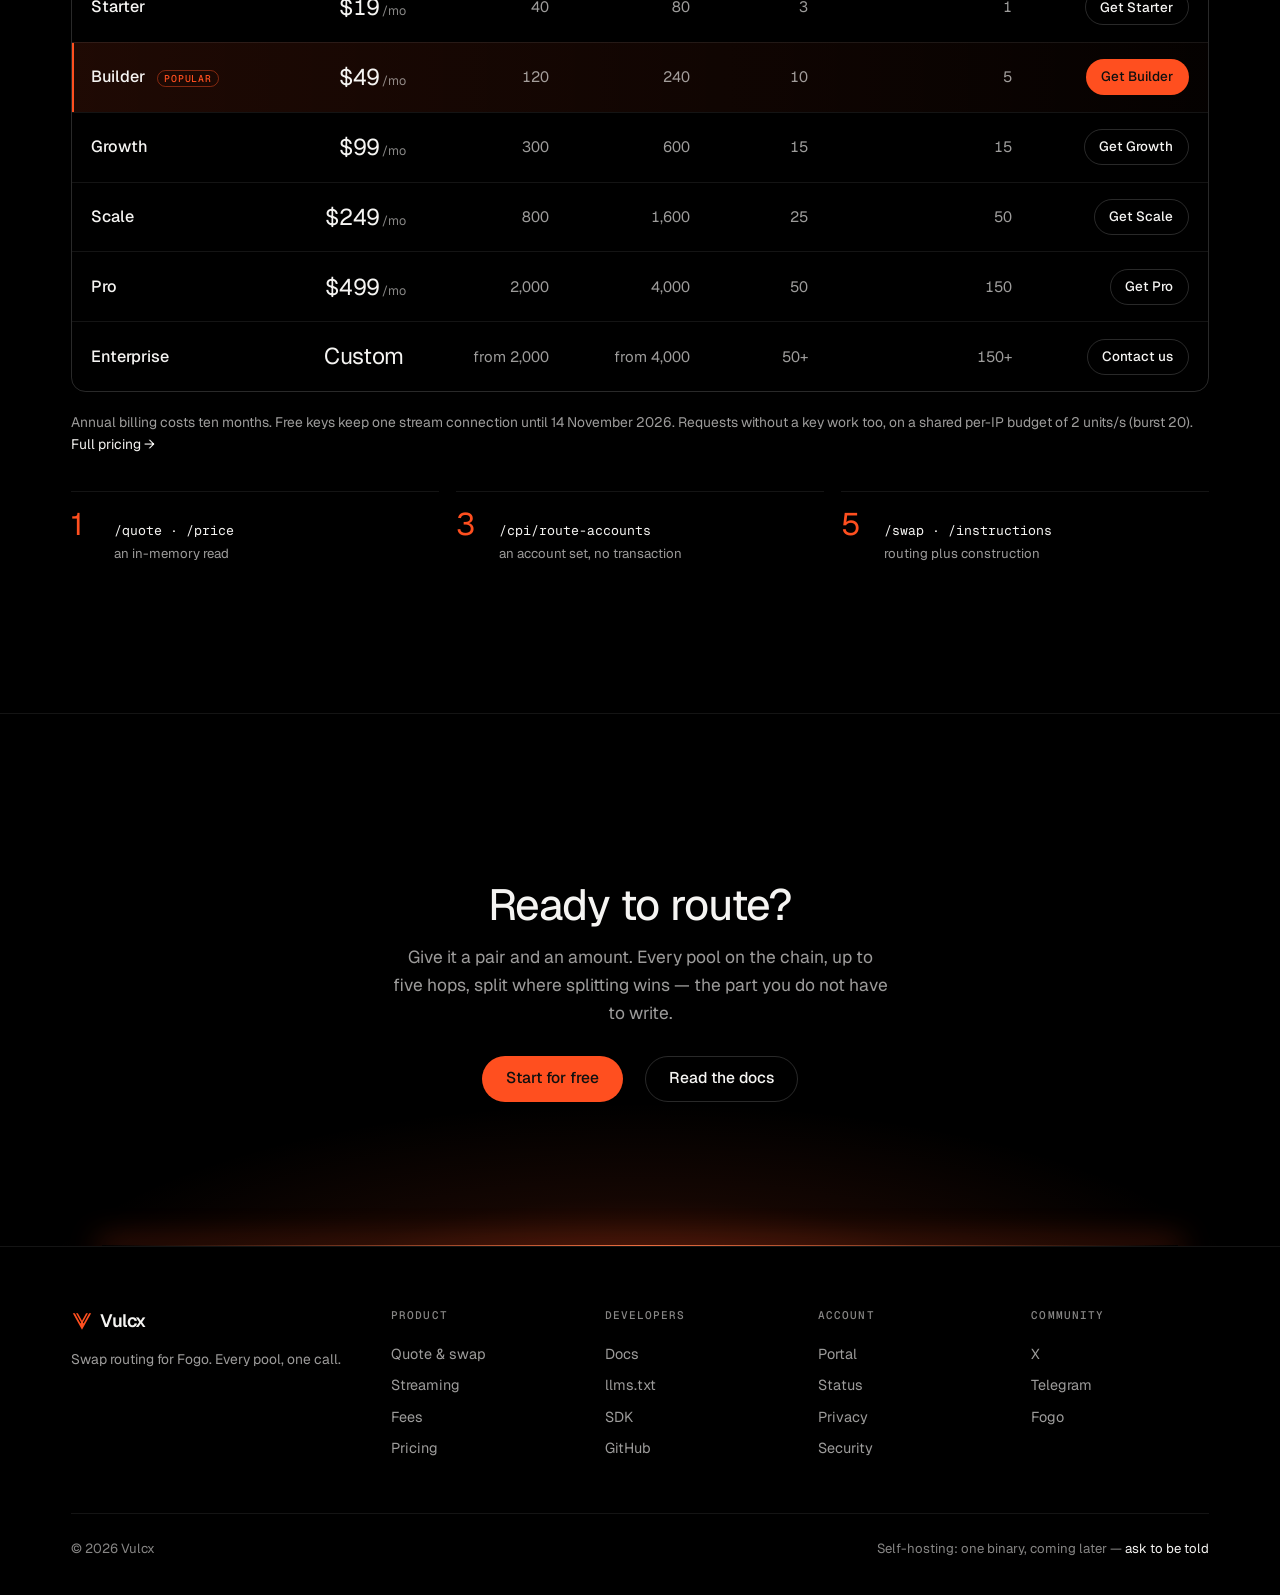
==== commit 244334af: "Security page, accessibility round 2 /security/ lists both programs with their upgrade keys, executa" ====
--- a/index.html
+++ b/index.html
@@ -447,6 +447,11 @@
             padding-block: 0.8rem; }
   .sp.is-error .sp-msg { color: var(--vx-ember); }
   #swap-panel .legs { min-height: 7rem; }
+  /* Reserve the mounted panel's height, so the page does not jump when
+     swap-panel.js fills the empty host after the token list arrives. Set a
+     little under the measured height at each breakpoint (39.5 / 47 / 55-64rem
+     with one leg), so the reserve never leaves a gap under a short quote. */
+  #swap-panel.route { min-height: 39rem; }
   #swap-panel .leg-fill { transition: width var(--vx-dur) var(--vx-ease); }
 
   a.leg-kind { color: var(--vx-fg-faint); text-decoration: none;
@@ -518,6 +523,7 @@
     .legs::before, .legs::after, .leg::before, .leg::after { display: none; }
     .hub .hub-wide { display: none; }
     .hub-narrow { display: block !important; }
+    #swap-panel.route { min-height: 46rem; }
   }
   @media (max-width: 720px) {
     :root { font-size: 15px; }
@@ -540,6 +546,7 @@
     .nav-cta { margin-left: 0; }
     .foot-grid { grid-template-columns: repeat(2, minmax(0, 1fr)); }
     .route { padding: 1.3rem; }
+    #swap-panel.route { min-height: 55rem; }
     .token-badge { width: 3rem; height: 3rem; font-size: 0.8rem; }
     .leg-venue { width: 5.6rem; font-size: 0.85rem; }
     .sp-row { flex-wrap: wrap; }
@@ -605,6 +612,8 @@
 </head>
 <body>
 
+<a class="skip" href="#main">Skip to content</a>
+
 <div class="announce"><b>New:</b> API keys, usage and earnings are self-serve in the Vulcx portal.<a href="https://portal.vulcx.xyz">Open the portal →</a></div>
 
 <nav class="nav" id="nav">
@@ -632,6 +641,8 @@
     </div>
   </div>
 </nav>
+
+<main id="main" tabindex="-1">
 
 <header class="hero">
   <svg class="streaks" viewBox="0 0 1200 800" preserveAspectRatio="none" aria-hidden="true">
@@ -678,7 +689,9 @@
       </div>
     </div>
     <div class="hero-panel">
-      <div id="swap-panel" class="route"></div>
+      <div id="swap-panel" class="route">
+        <noscript><p class="sp-msg">The live swap needs JavaScript. Turn it on to get a quote and swap here — or call the API directly, below.</p></noscript>
+      </div>
     </div>
   </div>
 </header>
@@ -766,7 +779,7 @@
       </div>
       <div class="window">
         <div class="window-bar"><i></i><i></i><i></i><span>GET /api/v1/quote</span></div>
-<pre><span class="c-com"># 10 USDC.s → FOGO. Amounts are base units: USDC.s has 6 decimals, FOGO 9.</span>
+<pre tabindex="0" role="region" aria-label="Example: GET /api/v1/quote"><span class="c-com"># 10 USDC.s → FOGO. Amounts are base units: USDC.s has 6 decimals, FOGO 9.</span>
 <span class="c-key">$</span> curl <span class="c-str">"https://api.vulcx.xyz/api/v1/quote</span>
     <span class="c-str">?inputMint=uSd2…NoG&amp;outputMint=So111…112</span>
     <span class="c-str">&amp;amount=10000000&amp;swapMode=ExactIn"</span>
@@ -801,7 +814,7 @@
       </div>
       <div class="window">
         <div class="window-bar"><i></i><i></i><i></i><span>POST /api/v1/swap</span></div>
-<pre>{
+<pre tabindex="0" role="region" aria-label="Example: POST /api/v1/swap">{
   <span class="c-key">"quoteId"</span>: <span class="c-str">"q_4fc9e47d…"</span>,
   <span class="c-key">"firm"</span>: <span class="c-num">true</span>
 }
@@ -834,7 +847,7 @@
       </div>
       <div class="window">
         <div class="window-bar"><i></i><i></i><i></i><span>wss://api.vulcx.xyz/api/v1/stream</span></div>
-<pre><span class="c-key">→</span> {
+<pre tabindex="0" role="region" aria-label="Example: wss://api.vulcx.xyz/api/v1/stream"><span class="c-key">→</span> {
     <span class="c-key">"op"</span>: <span class="c-str">"subscribe"</span>,
     <span class="c-key">"pairs"</span>: [{
       <span class="c-key">"in"</span>:  <span class="c-str">"uSd2…NoG"</span>,
@@ -902,7 +915,7 @@
       <h2>Start free. Scale when your volume does.</h2>
       <p>Limits are per account and shared by every key. Paid plans are billed in USDC.s on-chain, and the protocol fees your swaps pay are credited against each charge.</p>
     </div>
-    <div class="plan-table-wrap">
+    <div class="plan-table-wrap" tabindex="0" role="region" aria-label="Plan comparison">
       <table class="plan-table">
         <thead><tr><th scope="col">Plan</th><th scope="col">Price</th><th scope="col">Units / sec</th><th scope="col">Burst</th><th scope="col">API keys</th><th scope="col">Stream connections</th><th scope="col"><span class="sr">Choose</span></th></tr></thead>
         <tbody>
@@ -971,6 +984,8 @@
   </div>
 </section>
 
+</main>
+
 <footer>
   <div class="shell">
     <div class="foot-grid">
@@ -985,7 +1000,7 @@
       </div>
       <div class="foot-col"><h4>Product</h4><a href="#api">Quote &amp; swap</a><a href="#stream">Streaming</a><a href="#fees">Fees</a><a href="https://portal.vulcx.xyz/pricing/">Pricing</a></div>
       <div class="foot-col"><h4>Developers</h4><a href="https://docs.vulcx.xyz">Docs</a><a href="https://docs.vulcx.xyz/llms.txt">llms.txt</a><a href="https://www.npmjs.com/package/@vulcx/sdk">SDK</a><a href="https://github.com/vulcx">GitHub</a></div>
-      <div class="foot-col"><h4>Account</h4><a href="https://portal.vulcx.xyz">Portal</a><a href="/status/">Status</a><a href="/privacy/">Privacy</a></div>
+      <div class="foot-col"><h4>Account</h4><a href="https://portal.vulcx.xyz">Portal</a><a href="/status/">Status</a><a href="/privacy/">Privacy</a><a href="/security/">Security</a></div>
       <div class="foot-col"><h4>Community</h4><a href="https://x.com/vulcx_xyz" rel="me">X</a><a href="https://t.me/vulcxsupport" rel="me">Telegram</a><a href="https://fogo.io">Fogo</a></div>
     </div>
     <div class="foot-bottom"><span>© 2026 Vulcx</span><span>Self-hosting: one binary, coming later — <a href="https://t.me/vulcxsupport">ask to be told</a></span></div>
@@ -1000,14 +1015,31 @@
     var toggle = document.getElementById('nav-toggle');
     var links = document.getElementById('nav-links');
     if (!toggle || !links) return;
-    function closeMenu() { links.classList.remove('open'); toggle.setAttribute('aria-expanded', 'false'); }
+    // Below 1000px the links are a drawer. Closed, it is inert; open, the page
+    // behind it is, so Tab stays inside the nav. Above it, none of this applies.
+    var mobile = window.matchMedia('(max-width: 1000px)');
+    var behind = document.querySelectorAll('.skip, .announce, main, footer');
+    function sync() {
+      var open = links.classList.contains('open');
+      var hide = mobile.matches && !open;
+      links.inert = hide;
+      if (hide) links.setAttribute('aria-hidden', 'true'); else links.removeAttribute('aria-hidden');
+      [].forEach.call(behind, function (n) { n.inert = mobile.matches && open; });
+    }
+    function closeMenu() { links.classList.remove('open'); toggle.setAttribute('aria-expanded', 'false'); sync(); }
     toggle.addEventListener('click', function () {
       var open = links.classList.toggle('open');
       toggle.setAttribute('aria-expanded', open ? 'true' : 'false');
+      sync();
+      if (open) links.querySelector('a').focus();
     });
     links.addEventListener('click', function (e) { if (e.target.tagName === 'A') closeMenu(); });
     document.addEventListener('click', function (e) { if (!links.contains(e.target) && !toggle.contains(e.target)) closeMenu(); });
+    document.addEventListener('keydown', function (e) {
+      if (e.key === 'Escape' && links.classList.contains('open')) { closeMenu(); toggle.focus(); }
+    });
     window.addEventListener('resize', closeMenu);
+    sync();
   })();
 </script>
 <script src="token-meta.js" defer></script>
--- a/design/tokens.css
+++ b/design/tokens.css
@@ -181,3 +181,33 @@
   background: var(--vx-bg-invert);
   color: var(--vx-fg);
 }
+
+/* ─────────────────────────────────────────────────────────────────────────
+   Keyboard access, shared by every page that loads this file.
+
+   One focus ring everywhere: the ember, whatever the page's own ember token
+   has been re-pointed to. Only :focus-visible, so a mouse click does not
+   leave a ring behind. The skip link sits off-screen until it is focused,
+   and the <main> it targets is focusable only so the jump lands there.
+   ───────────────────────────────────────────────────────────────────────── */
+:focus-visible {
+  outline: 2px solid #ff4f1f;
+  outline-offset: 2px;
+}
+main[tabindex="-1"]:focus { outline: none; }
+
+.skip {
+  position: absolute;
+  left: 1rem;
+  top: -10rem;
+  z-index: 100;
+  padding: 0.8rem 1.4rem;
+  border-radius: 999px;
+  background: #ff4f1f;
+  color: #10100f;
+  font-family: var(--vx-font-ui);
+  font-size: 1.2rem;
+  font-weight: 500;
+  text-decoration: none;
+}
+.skip:focus { top: 1rem; }
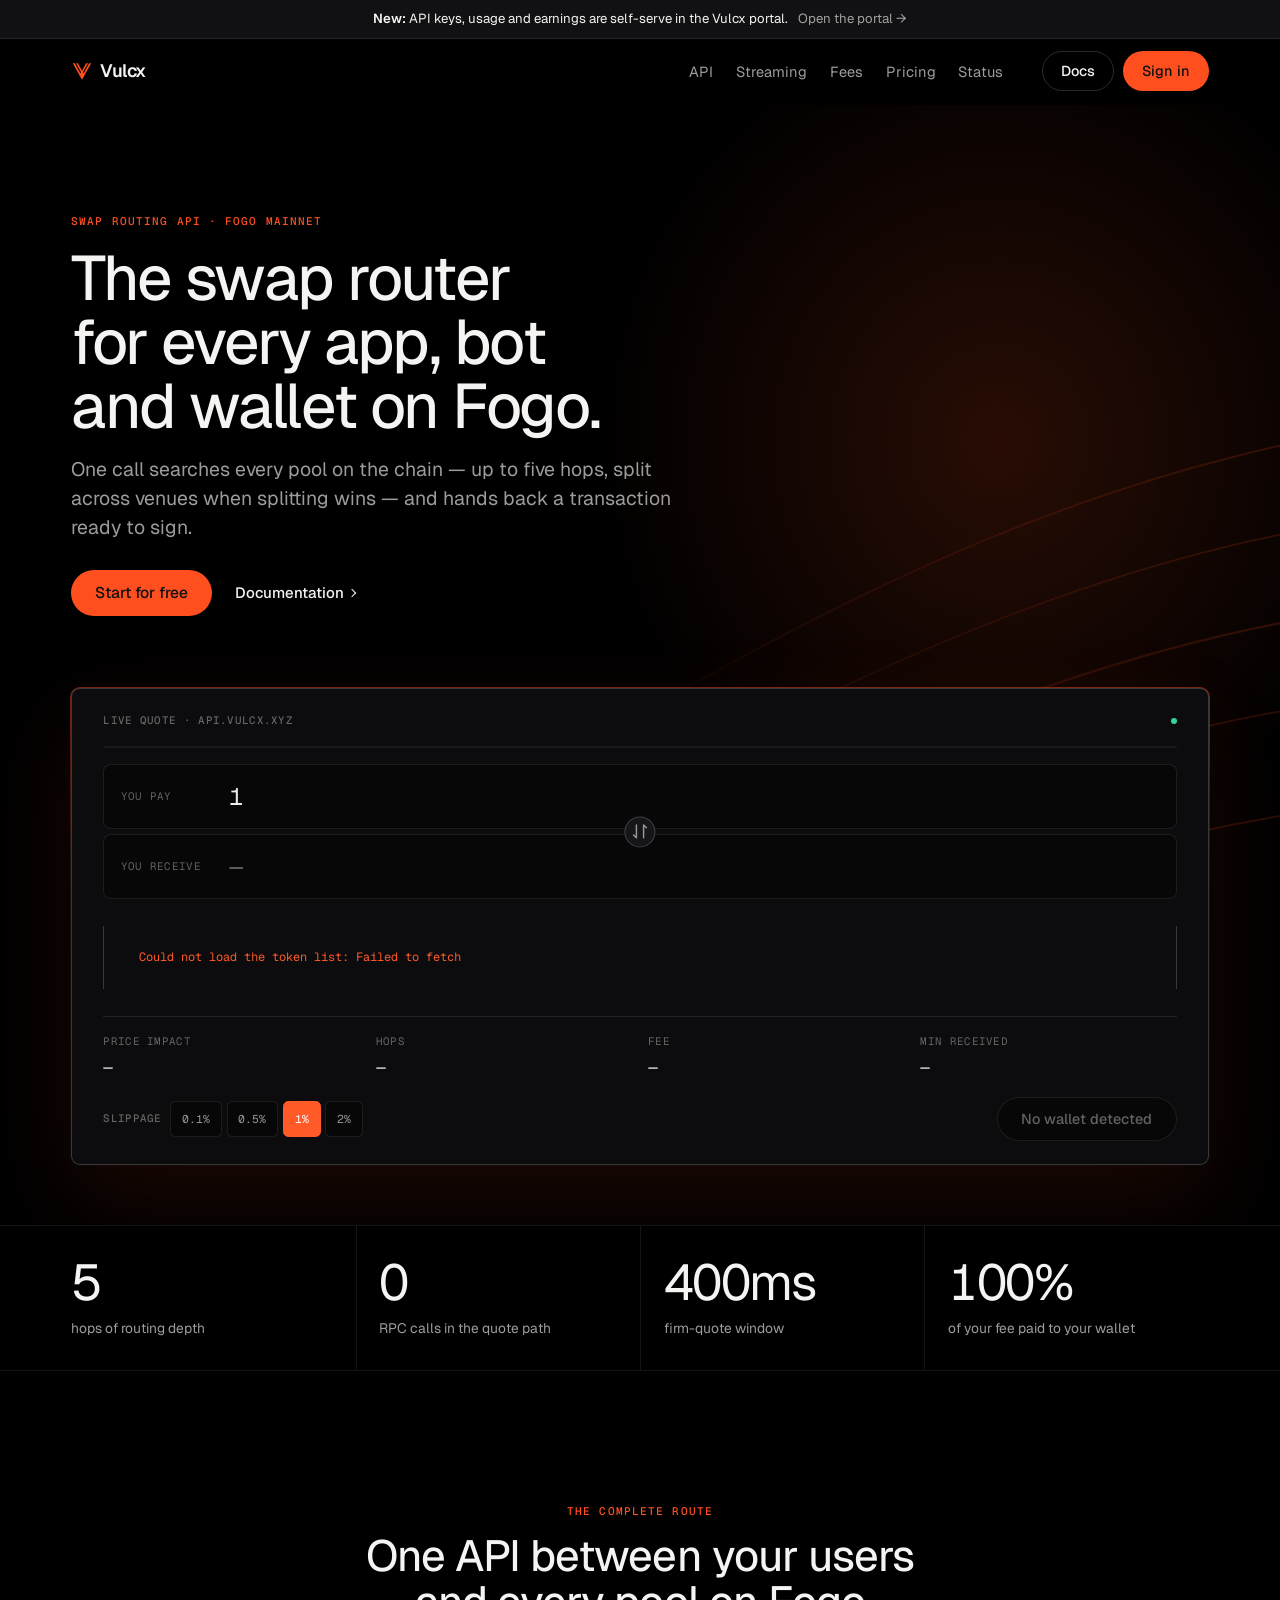
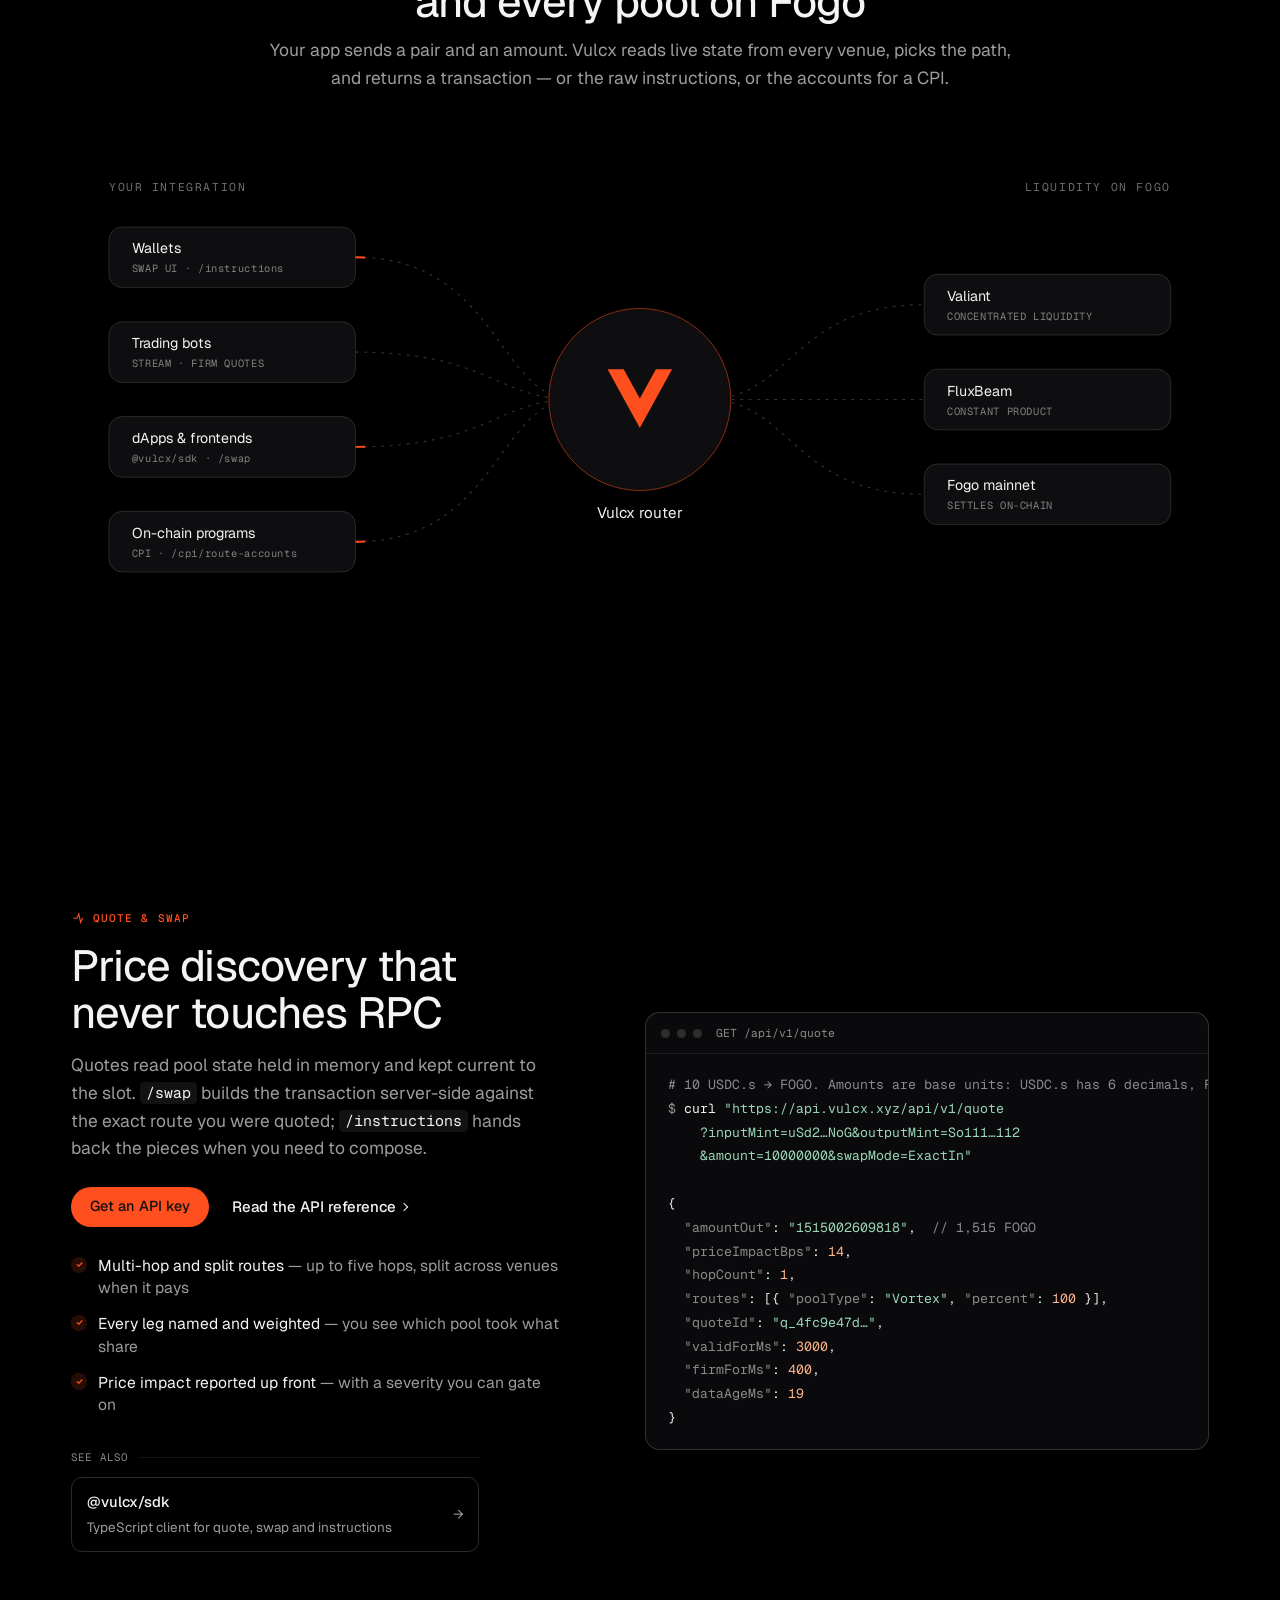
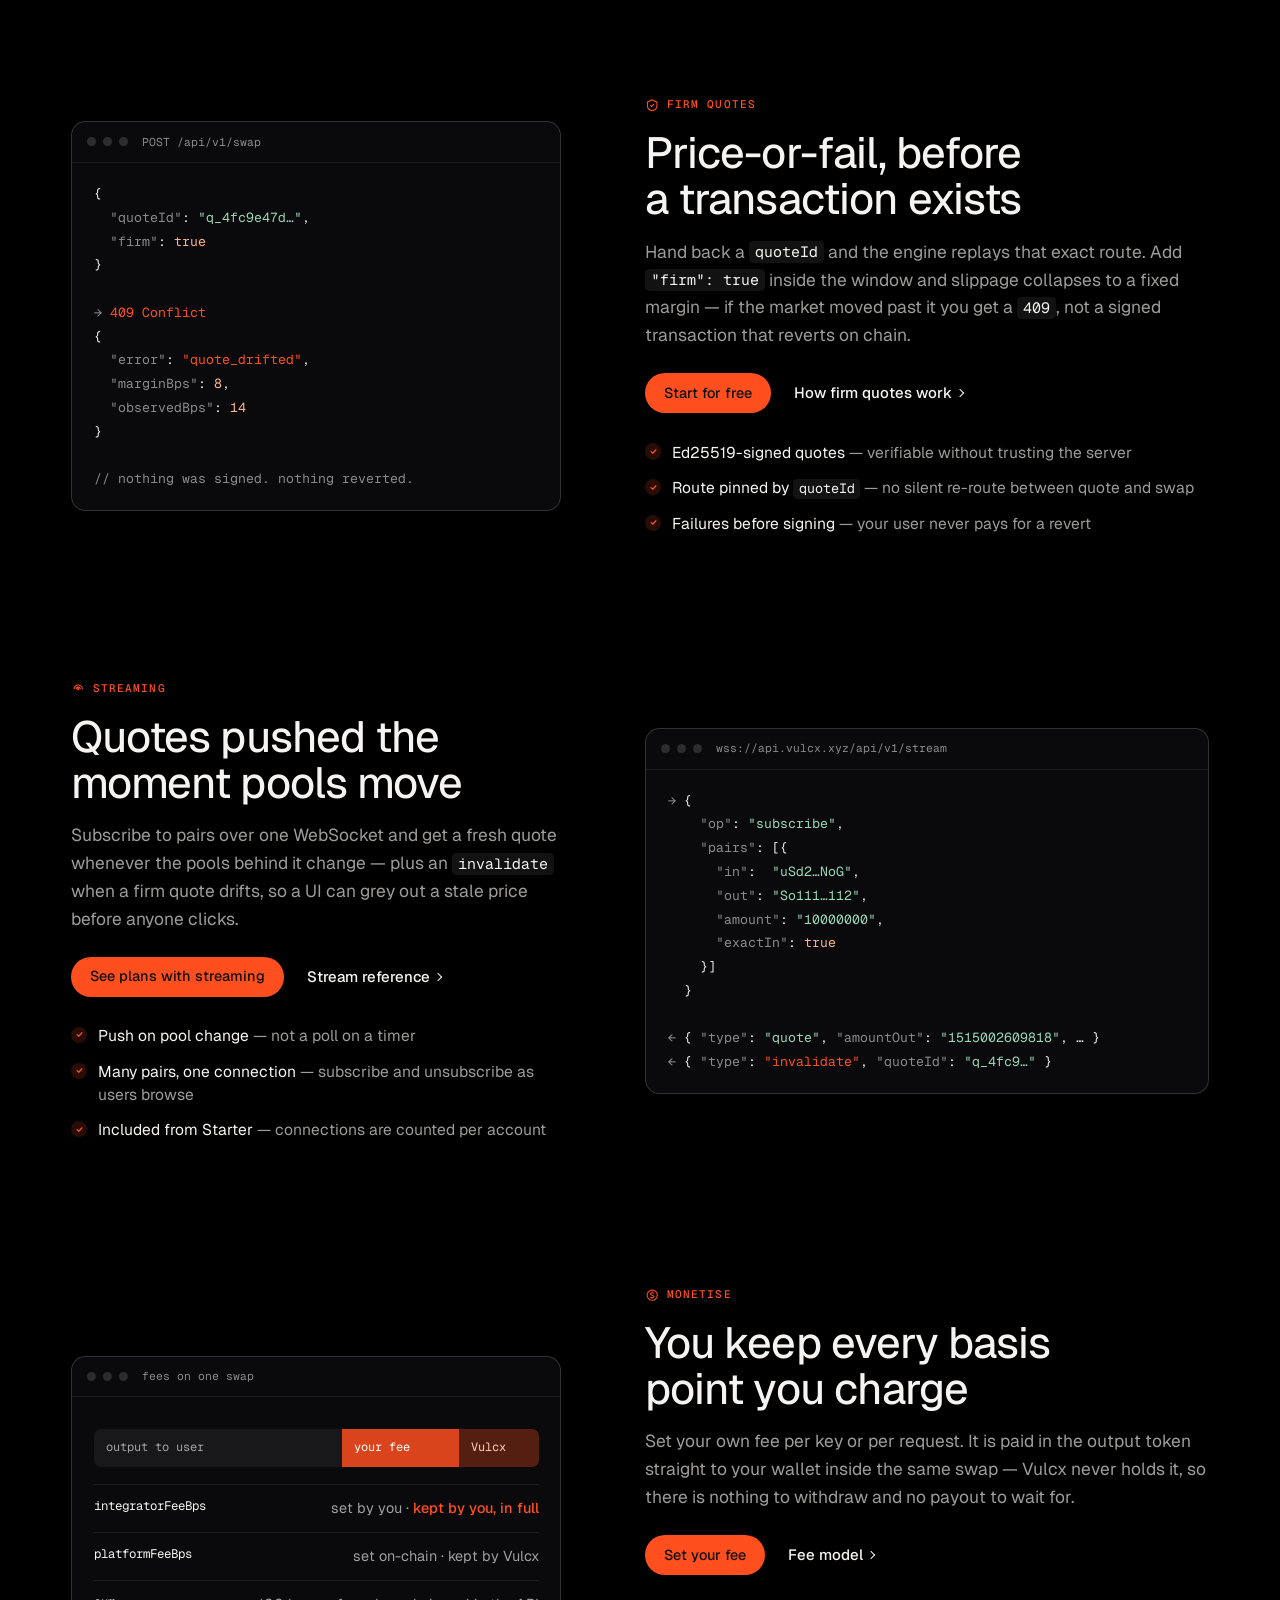
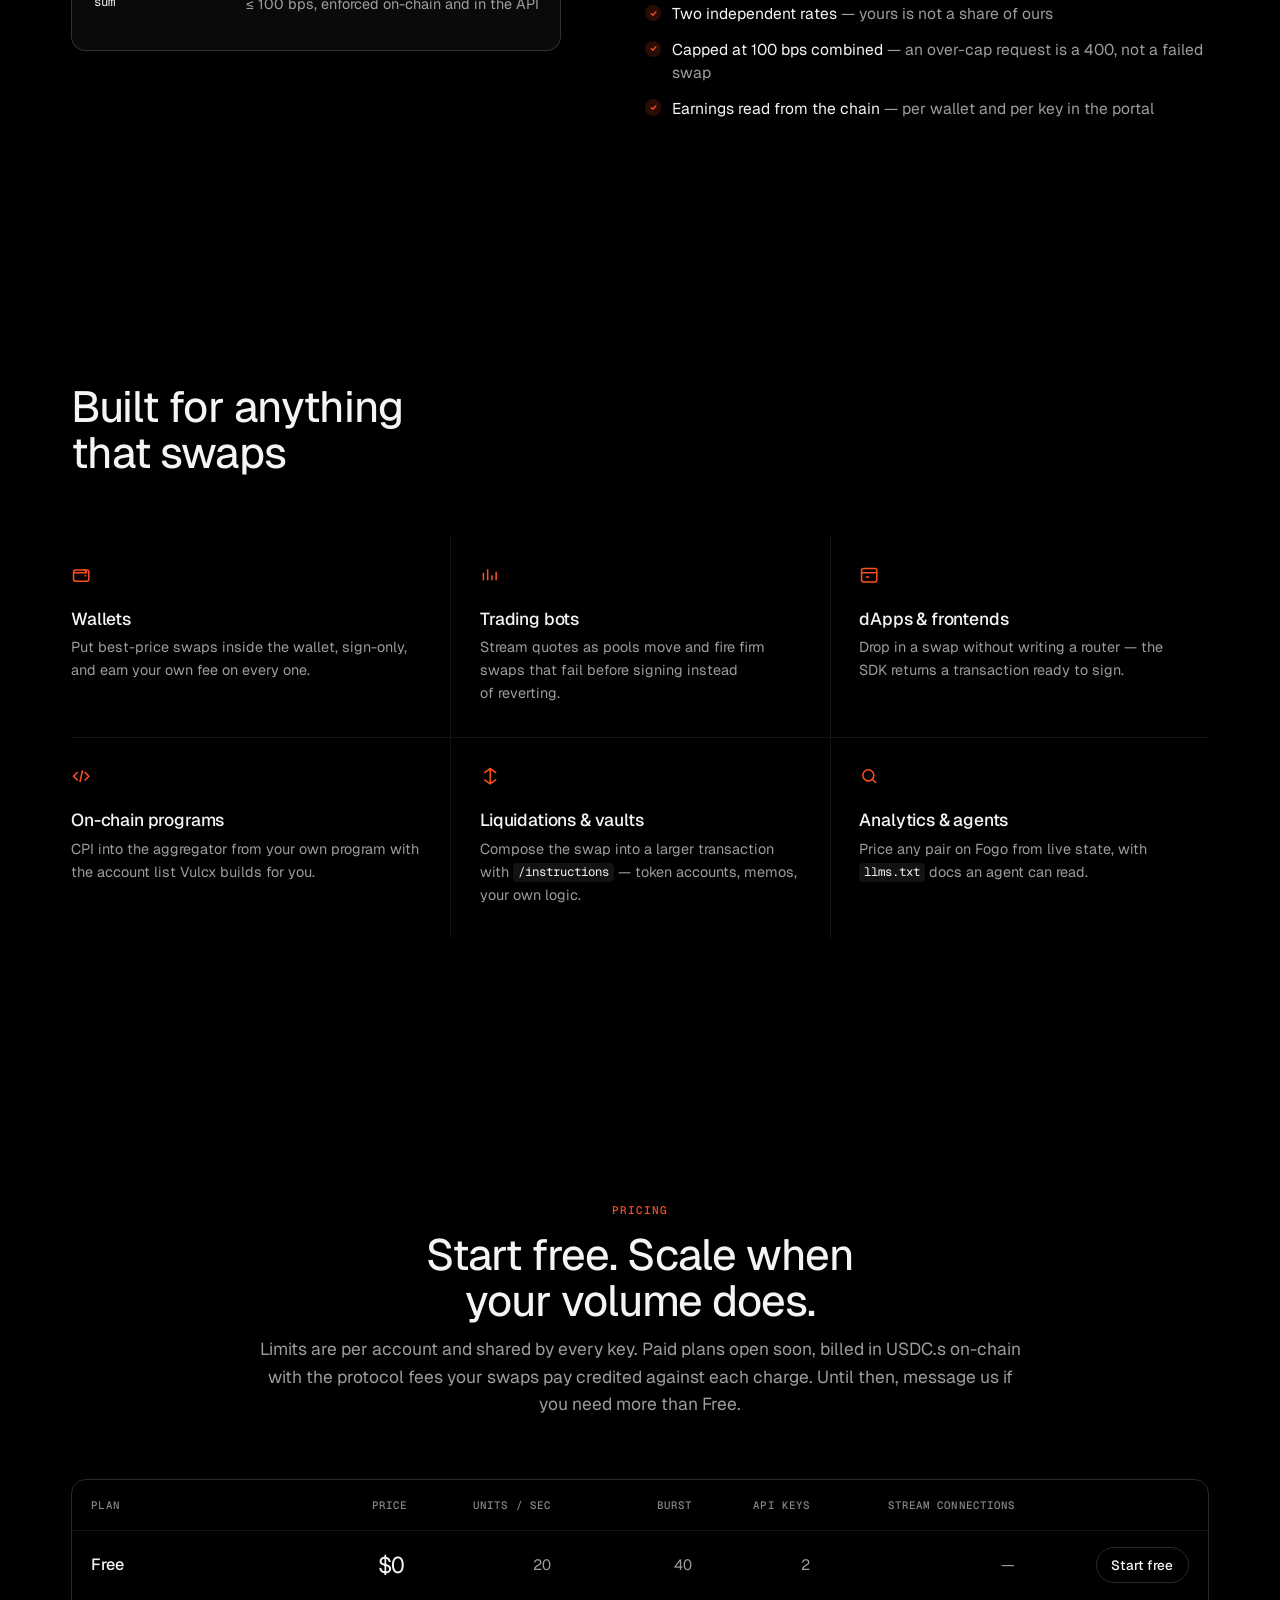
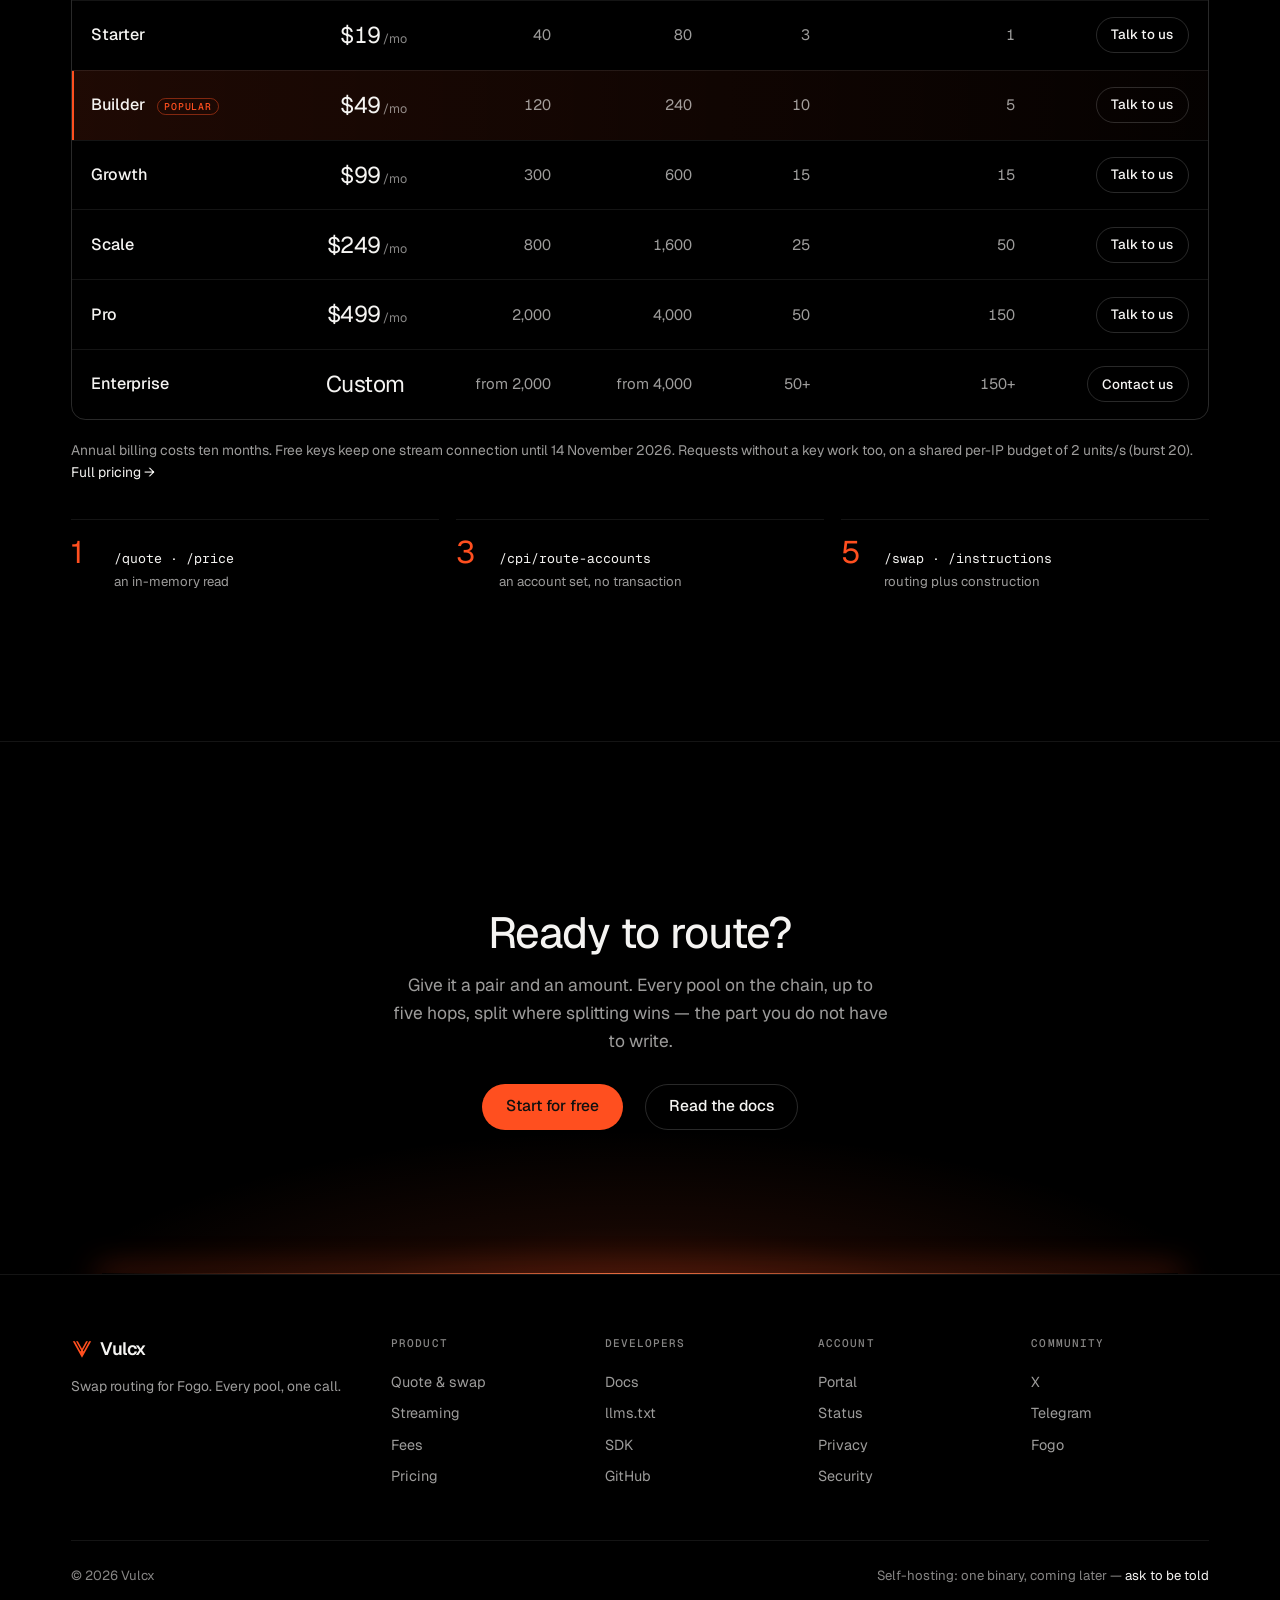
==== commit 1ba24916: "Pricing: paid plans open soon; CTAs go to support until the Terms are published" ====
--- a/index.html
+++ b/index.html
@@ -913,7 +913,7 @@
     <div class="center-head">
       <span class="eyebrow">Pricing</span>
       <h2>Start free. Scale when your volume does.</h2>
-      <p>Limits are per account and shared by every key. Paid plans are billed in USDC.s on-chain, and the protocol fees your swaps pay are credited against each charge.</p>
+      <p>Limits are per account and shared by every key. Paid plans open soon, billed in USDC.s on-chain with the protocol fees your swaps pay credited against each charge. Until then, message us if you need more than Free.</p>
     </div>
     <div class="plan-table-wrap" tabindex="0" role="region" aria-label="Plan comparison">
       <table class="plan-table">
@@ -929,31 +929,31 @@
           <th scope="row"><span class="pt-name">Starter</span></th>
           <td class="pt-price">$19<small>/mo</small></td>
           <td>40</td><td>80</td><td>3</td><td>1</td>
-          <td class="pt-cta"><a class="pill pill-ghost" href="https://portal.vulcx.xyz">Get Starter</a></td>
+          <td class="pt-cta"><a class="pill pill-ghost" href="https://t.me/vulcxsupport" aria-label="Ask about Starter">Talk to us</a></td>
         </tr>
         <tr class="hot">
           <th scope="row"><span class="pt-name">Builder</span> <span class="plan-tag">Popular</span></th>
           <td class="pt-price">$49<small>/mo</small></td>
           <td>120</td><td>240</td><td>10</td><td>5</td>
-          <td class="pt-cta"><a class="pill pill-ember" href="https://portal.vulcx.xyz">Get Builder</a></td>
+          <td class="pt-cta"><a class="pill pill-ghost" href="https://t.me/vulcxsupport" aria-label="Ask about Builder">Talk to us</a></td>
         </tr>
         <tr>
           <th scope="row"><span class="pt-name">Growth</span></th>
           <td class="pt-price">$99<small>/mo</small></td>
           <td>300</td><td>600</td><td>15</td><td>15</td>
-          <td class="pt-cta"><a class="pill pill-ghost" href="https://portal.vulcx.xyz">Get Growth</a></td>
+          <td class="pt-cta"><a class="pill pill-ghost" href="https://t.me/vulcxsupport" aria-label="Ask about Growth">Talk to us</a></td>
         </tr>
         <tr>
           <th scope="row"><span class="pt-name">Scale</span></th>
           <td class="pt-price">$249<small>/mo</small></td>
           <td>800</td><td>1,600</td><td>25</td><td>50</td>
-          <td class="pt-cta"><a class="pill pill-ghost" href="https://portal.vulcx.xyz">Get Scale</a></td>
+          <td class="pt-cta"><a class="pill pill-ghost" href="https://t.me/vulcxsupport" aria-label="Ask about Scale">Talk to us</a></td>
         </tr>
         <tr>
           <th scope="row"><span class="pt-name">Pro</span></th>
           <td class="pt-price">$499<small>/mo</small></td>
           <td>2,000</td><td>4,000</td><td>50</td><td>150</td>
-          <td class="pt-cta"><a class="pill pill-ghost" href="https://portal.vulcx.xyz">Get Pro</a></td>
+          <td class="pt-cta"><a class="pill pill-ghost" href="https://t.me/vulcxsupport" aria-label="Ask about Pro">Talk to us</a></td>
         </tr>
         <tr>
           <th scope="row"><span class="pt-name">Enterprise</span></th>
